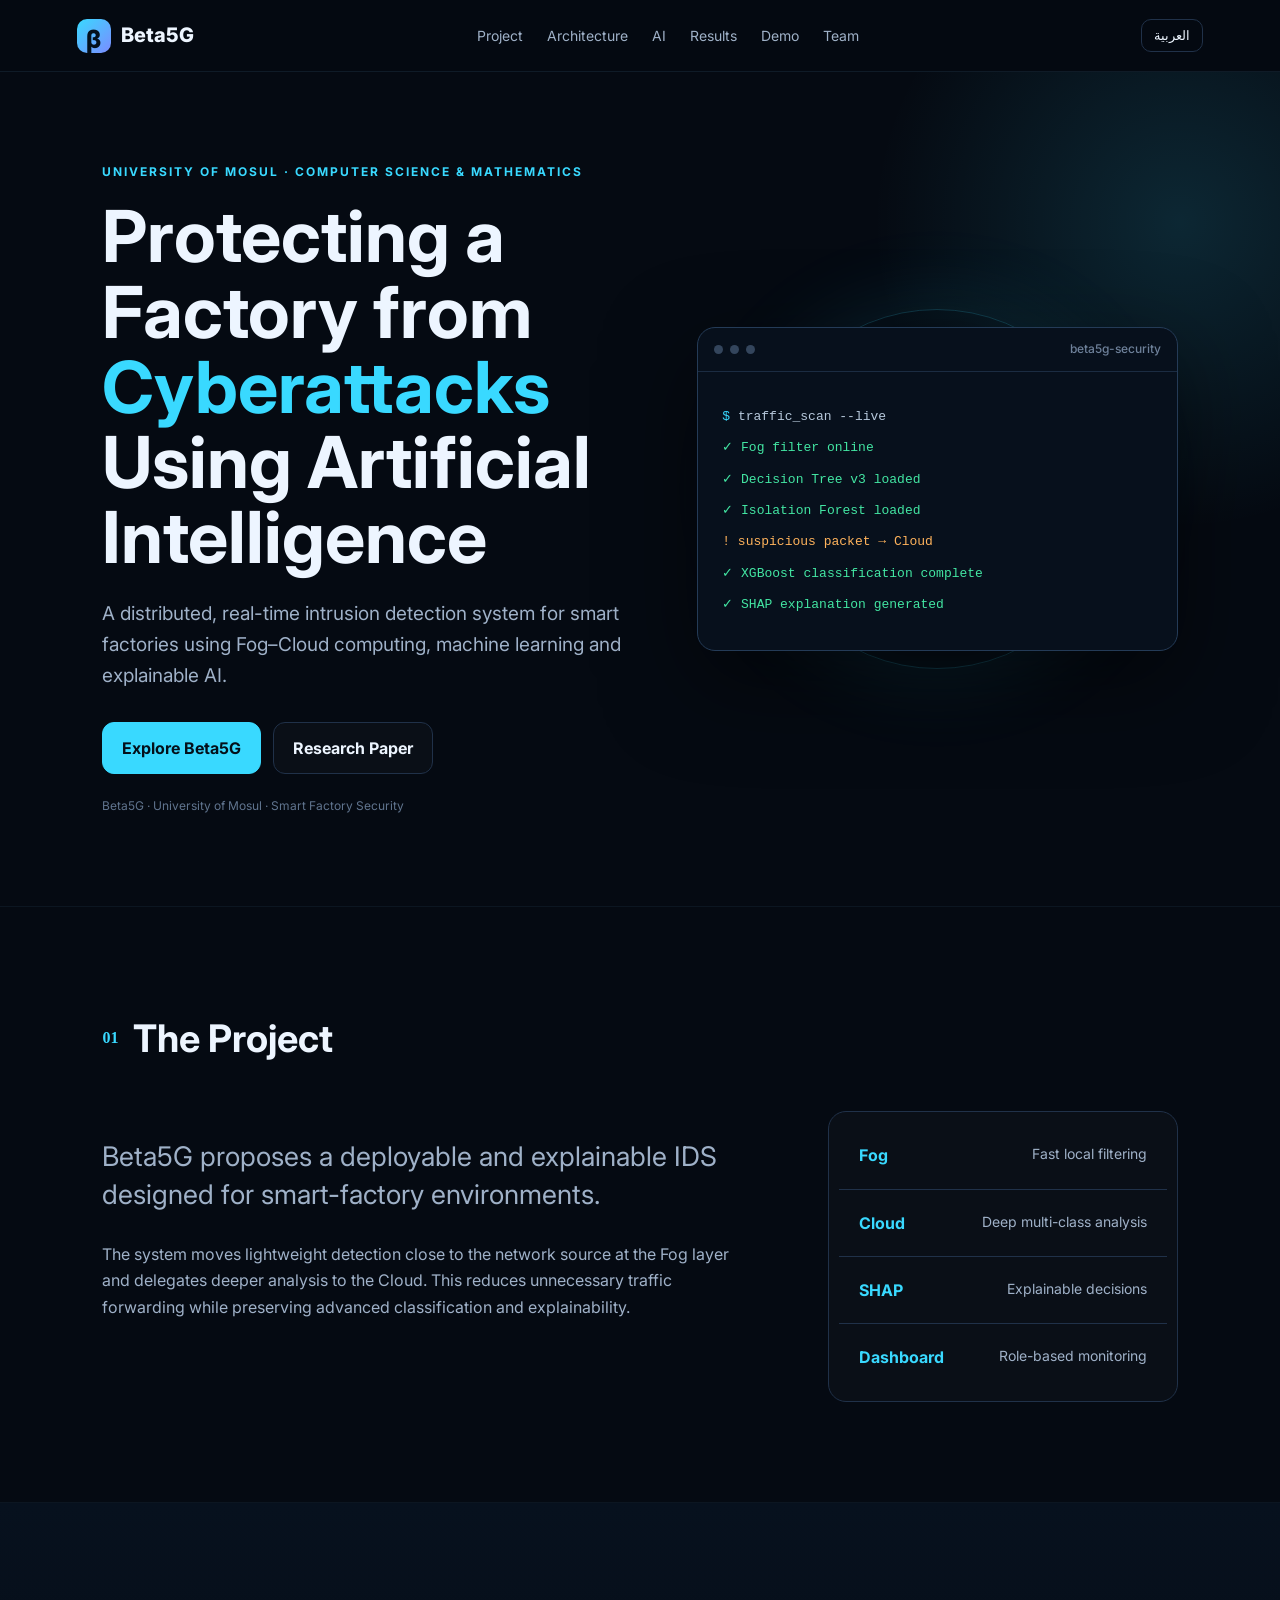
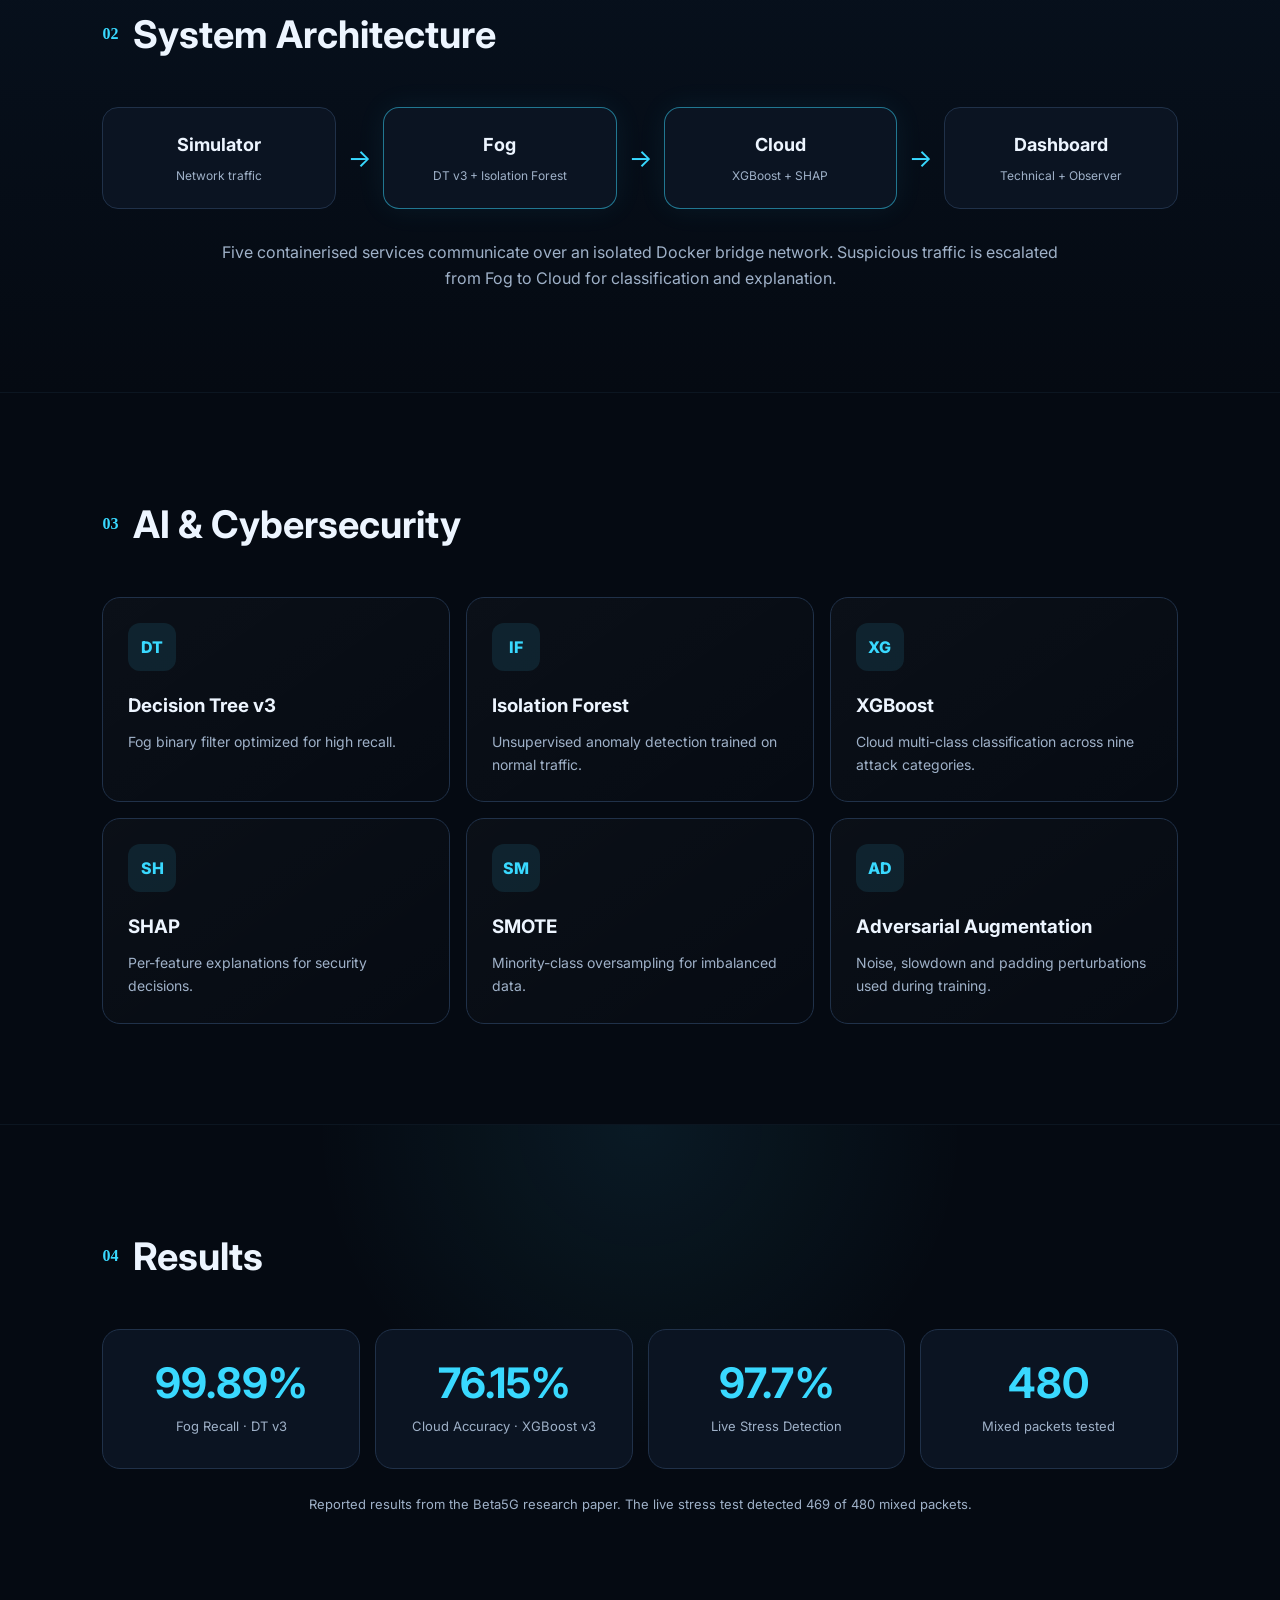
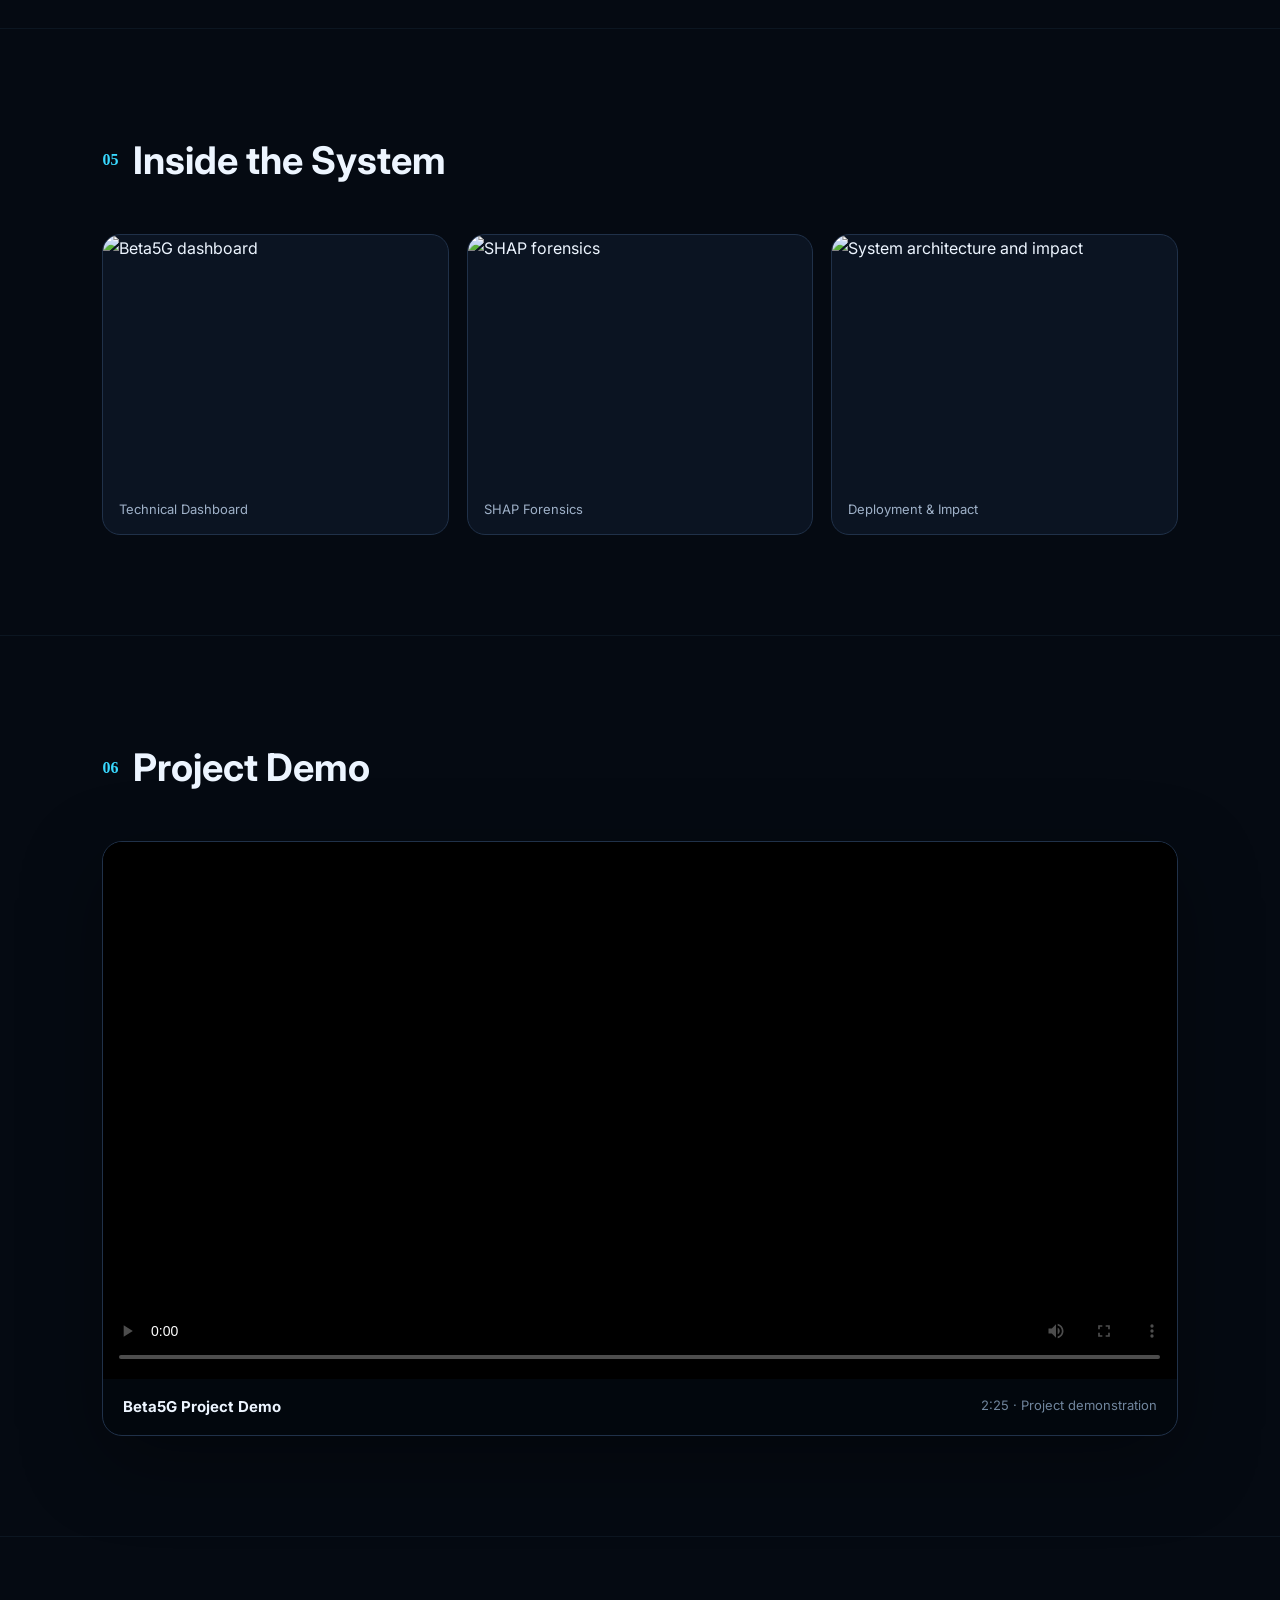
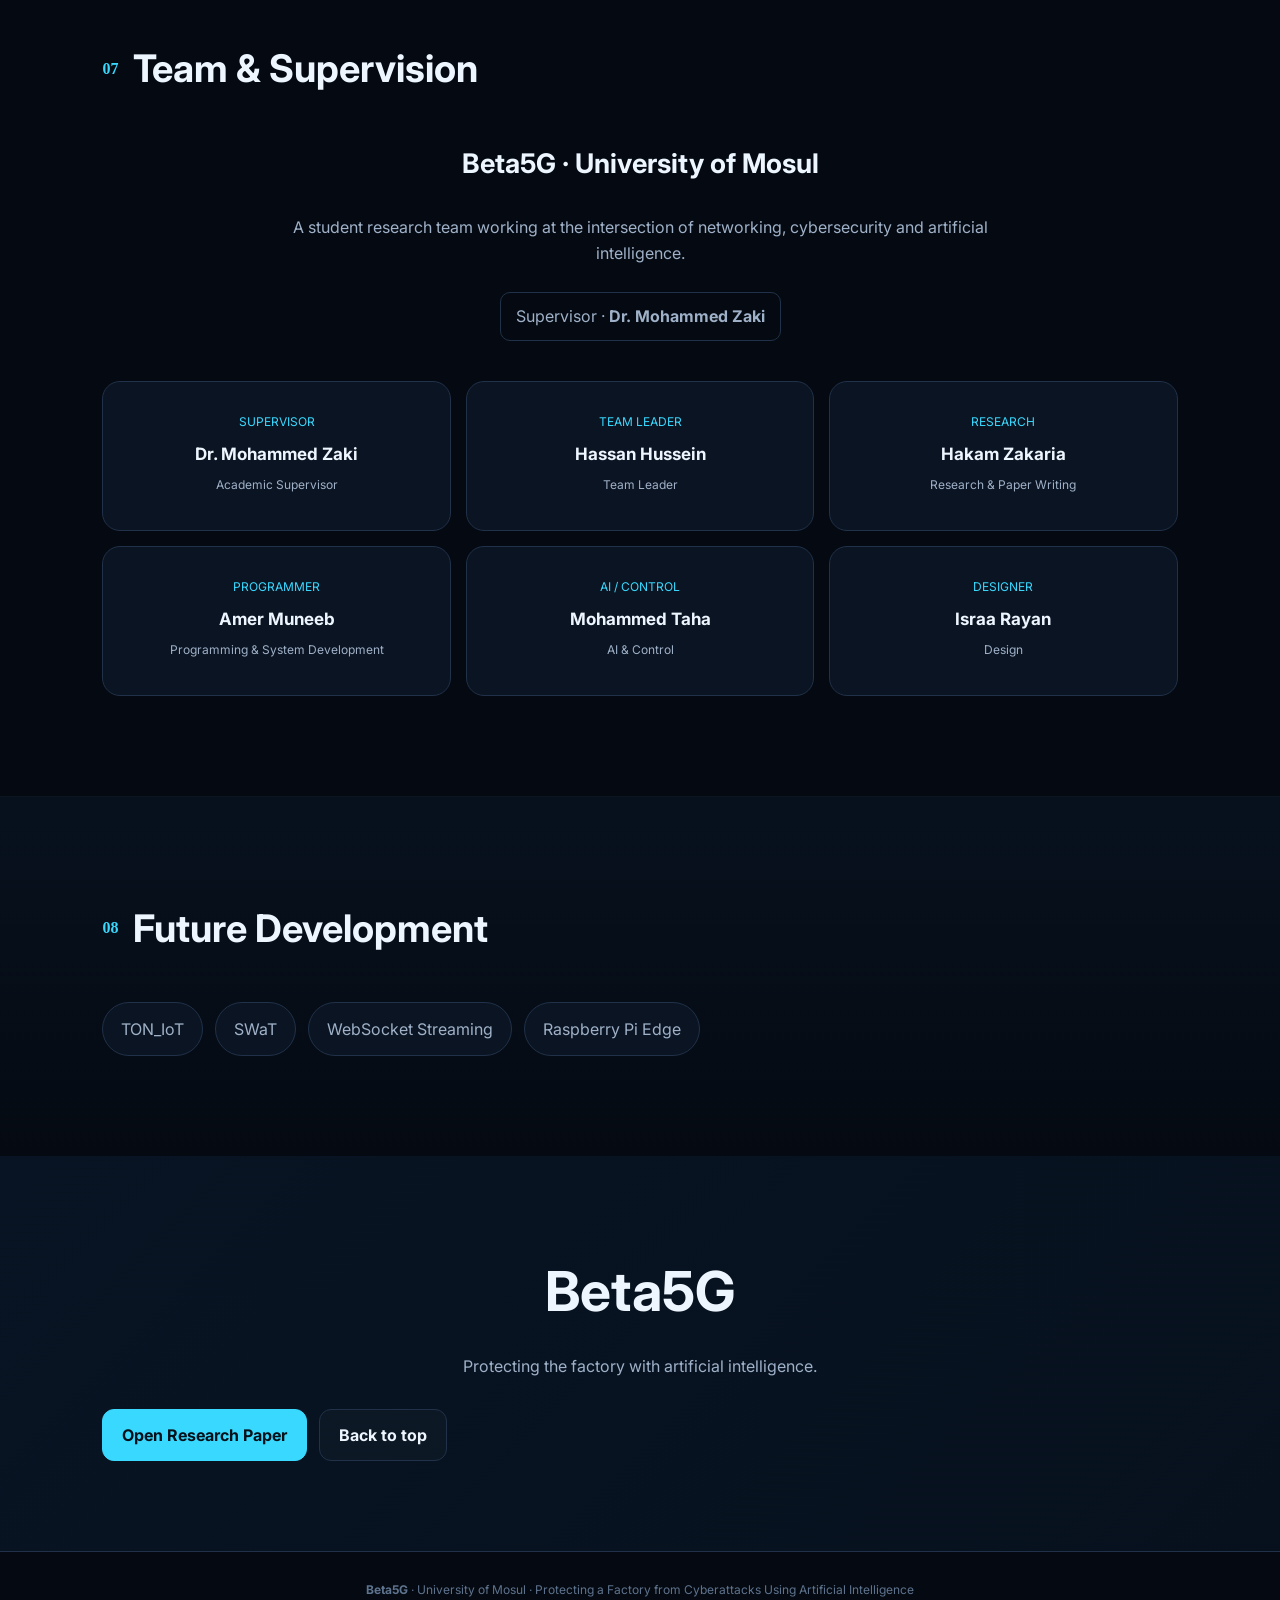
==== index.html @ 48a0b944 "Add files via upload" ====
<!doctype html>
<html lang="en" dir="ltr">
<head>
  <meta charset="utf-8">
  <meta name="viewport" content="width=device-width, initial-scale=1">
  <meta name="description" content="Beta5G — Protecting a Factory from Cyberattacks Using Artificial Intelligence. University of Mosul.">
  <meta name="theme-color" content="#07111f">
  <title>Beta5G | AI-Powered Factory Cybersecurity</title>
  <link rel="stylesheet" href="style.css">
</head>
<body>
<header class="nav">
  <div class="brand"><span class="brand-mark">β</span><span>Beta5G</span></div>
  <nav>
    <a href="#project" data-en="Project" data-ar="المشروع">Project</a>
    <a href="#architecture" data-en="Architecture" data-ar="المعمارية">Architecture</a>
    <a href="#ai" data-en="AI" data-ar="الذكاء الاصطناعي">AI</a>
    <a href="#results" data-en="Results" data-ar="النتائج">Results</a>
    <a href="#demo" data-en="Demo" data-ar="العرض">Demo</a>
    <a href="#team" data-en="Team" data-ar="الفريق">Team</a>
  </nav>
  <button id="langBtn" class="lang">العربية</button>
</header>

<main>
<section class="hero">
  <div class="hero-copy">
    <div class="eyebrow">UNIVERSITY OF MOSUL · COMPUTER SCIENCE & MATHEMATICS</div>
    <h1>Protecting a Factory from <span>Cyberattacks</span> Using Artificial Intelligence</h1>
    <p class="lead" data-en="A distributed, real-time intrusion detection system for smart factories using Fog–Cloud computing, machine learning and explainable AI."
       data-ar="نظام موزع وآني لكشف التسلل في المصانع الذكية باستخدام الحوسبة الضبابية والسحابية وتعلم الآلة والذكاء الاصطناعي القابل للتفسير.">
       A distributed, real-time intrusion detection system for smart factories using Fog–Cloud computing, machine learning and explainable AI.
    </p>
    <div class="hero-actions">
      <a class="btn primary" href="#project" data-en="Explore Beta5G" data-ar="استكشف Beta5G">Explore Beta5G</a>
      <a class="btn ghost" href="assets/Beta5G_Research_Paper.pdf" target="_blank" data-en="Research Paper" data-ar="الورقة البحثية">Research Paper</a>
    </div>
    <div class="trust">Beta5G · University of Mosul · Smart Factory Security</div>
  </div>
  <div class="hero-visual">
    <div class="orb"></div>
    <div class="terminal">
      <div class="term-head"><span></span><span></span><span></span><b>beta5g-security</b></div>
      <div class="term-body">
        <p><i>$</i> traffic_scan --live</p>
        <p class="ok">✓ Fog filter online</p>
        <p class="ok">✓ Decision Tree v3 loaded</p>
        <p class="ok">✓ Isolation Forest loaded</p>
        <p class="warn">! suspicious packet → Cloud</p>
        <p class="ok">✓ XGBoost classification complete</p>
        <p class="ok">✓ SHAP explanation generated</p>
      </div>
    </div>
  </div>
</section>

<section id="project" class="section">
  <div class="section-head">
    <span>01</span><h2 data-en="The Project" data-ar="المشروع">The Project</h2>
  </div>
  <div class="grid two">
    <div>
      <p class="big" data-en="Beta5G proposes a deployable and explainable IDS designed for smart-factory environments."
         data-ar="يقترح Beta5G نظام كشف تسلل قابلًا للنشر وقابلًا للتفسير، مصممًا لبيئات المصانع الذكية.">
        Beta5G proposes a deployable and explainable IDS designed for smart-factory environments.
      </p>
      <p data-en="The system moves lightweight detection close to the network source at the Fog layer and delegates deeper analysis to the Cloud. This reduces unnecessary traffic forwarding while preserving advanced classification and explainability."
         data-ar="ينقل النظام عملية الكشف الخفيفة إلى طبقة الـFog القريبة من مصدر الشبكة، ويُحيل التحليل المتقدم إلى طبقة الـCloud، مما يقلل نقل البيانات غير الضروري مع الحفاظ على التصنيف المتقدم وقابلية تفسير القرار.">
        The system moves lightweight detection close to the network source at the Fog layer and delegates deeper analysis to the Cloud. This reduces unnecessary traffic forwarding while preserving advanced classification and explainability.
      </p>
    </div>
    <div class="feature-card">
      <div class="feature"><b>Fog</b><span>Fast local filtering</span></div>
      <div class="feature"><b>Cloud</b><span>Deep multi-class analysis</span></div>
      <div class="feature"><b>SHAP</b><span>Explainable decisions</span></div>
      <div class="feature"><b>Dashboard</b><span>Role-based monitoring</span></div>
    </div>
  </div>
</section>

<section id="architecture" class="section dark-section">
  <div class="section-head"><span>02</span><h2 data-en="System Architecture" data-ar="معمارية النظام">System Architecture</h2></div>
  <div class="flow">
    <div class="node"><strong>Simulator</strong><small>Network traffic</small></div>
    <div class="arrow">→</div>
    <div class="node active"><strong>Fog</strong><small>DT v3 + Isolation Forest</small></div>
    <div class="arrow">→</div>
    <div class="node active"><strong>Cloud</strong><small>XGBoost + SHAP</small></div>
    <div class="arrow">→</div>
    <div class="node"><strong>Dashboard</strong><small>Technical + Observer</small></div>
  </div>
  <div class="architecture-note" data-en="Five containerised services communicate over an isolated Docker bridge network. Suspicious traffic is escalated from Fog to Cloud for classification and explanation."
       data-ar="تعمل الخدمات ضمن حاويات Docker وتتواصل عبر شبكة معزولة. تُحال الحركة المشبوهة من الـFog إلى الـCloud للتصنيف والتفسير.">
    Five containerised services communicate over an isolated Docker bridge network. Suspicious traffic is escalated from Fog to Cloud for classification and explanation.
  </div>
</section>

<section id="ai" class="section">
  <div class="section-head"><span>03</span><h2 data-en="AI & Cybersecurity" data-ar="الذكاء الاصطناعي والأمن السيبراني">AI & Cybersecurity</h2></div>
  <div class="cards">
    <article><div class="icon">DT</div><h3>Decision Tree v3</h3><p>Fog binary filter optimized for high recall.</p></article>
    <article><div class="icon">IF</div><h3>Isolation Forest</h3><p>Unsupervised anomaly detection trained on normal traffic.</p></article>
    <article><div class="icon">XG</div><h3>XGBoost</h3><p>Cloud multi-class classification across nine attack categories.</p></article>
    <article><div class="icon">SH</div><h3>SHAP</h3><p>Per-feature explanations for security decisions.</p></article>
    <article><div class="icon">SM</div><h3>SMOTE</h3><p>Minority-class oversampling for imbalanced data.</p></article>
    <article><div class="icon">AD</div><h3>Adversarial Augmentation</h3><p>Noise, slowdown and padding perturbations used during training.</p></article>
  </div>
</section>

<section id="results" class="section metrics-section">
  <div class="section-head"><span>04</span><h2 data-en="Results" data-ar="النتائج">Results</h2></div>
  <div class="metrics">
    <div class="metric"><strong>99.89%</strong><span>Fog Recall · DT v3</span></div>
    <div class="metric"><strong>76.15%</strong><span>Cloud Accuracy · XGBoost v3</span></div>
    <div class="metric"><strong>97.7%</strong><span>Live Stress Detection</span></div>
    <div class="metric"><strong>480</strong><span>Mixed packets tested</span></div>
  </div>
  <p class="source-note" data-en="Reported results from the Beta5G research paper. The live stress test detected 469 of 480 mixed packets."
     data-ar="النتائج أعلاه مأخوذة من الورقة البحثية لـBeta5G. في اختبار الضغط الحي تم اكتشاف 469 حزمة من أصل 480.">
    Reported results from the Beta5G research paper. The live stress test detected 469 of 480 mixed packets.
  </p>
</section>

<section class="section gallery">
  <div class="section-head"><span>05</span><h2 data-en="Inside the System" data-ar="من داخل النظام">Inside the System</h2></div>
  <div class="gallery-grid">
    <figure><img src="assets/dashboard-overview.png" alt="Beta5G dashboard"><figcaption>Technical Dashboard</figcaption></figure>
    <figure><img src="assets/shap-forensics.png" alt="SHAP forensics"><figcaption>SHAP Forensics</figcaption></figure>
    <figure><img src="assets/architecture-and-impact.png" alt="System architecture and impact"><figcaption>Deployment & Impact</figcaption></figure>
  </div>
</section>

<section id="demo" class="section demo">
  <div class="section-head"><span>06</span><h2 data-en="Project Demo" data-ar="عرض المشروع">Project Demo</h2></div>
  <div class="video-wrap">
    <video controls preload="metadata" poster="assets/dashboard-overview.png">
      <source src="assets/beta5g-demo.mp4" type="video/mp4">
      Your browser does not support HTML5 video.
    </video>
    <div class="video-caption">
      <strong data-en="Beta5G Project Demo" data-ar="العرض الرسمي لمشروع Beta5G">Beta5G Project Demo</strong>
      <span data-en="2:25 · Project demonstration" data-ar="2:25 · عرض توضيحي للمشروع">2:25 · Project demonstration</span>
    </div>
  </div>
</section>

<section id="team" class="section">
  <div class="section-head"><span>07</span><h2 data-en="Team & Supervision" data-ar="الفريق والإشراف">Team & Supervision</h2></div>
  <div class="team-intro">
    <h3>Beta5G · University of Mosul</h3>
    <p data-en="A student research team working at the intersection of networking, cybersecurity and artificial intelligence."
       data-ar="فريق بحثي طلابي يعمل عند تقاطع الشبكات والأمن السيبراني والذكاء الاصطناعي.">
      A student research team working at the intersection of networking, cybersecurity and artificial intelligence.
    </p>
    <div class="supervisor">Supervisor · <b>Dr. Mohammed Zaki</b></div>
  </div>
  <div class="team-grid">
    <div class="person"><span>SUPERVISOR</span><b>Dr. Mohammed Zaki</b><small data-en="Academic Supervisor" data-ar="المشرف الأكاديمي">Academic Supervisor</small></div>
    <div class="person"><span>TEAM LEADER</span><b>Hassan Hussein</b><small data-en="Team Leader" data-ar="قائد الفريق">Team Leader</small></div>
    <div class="person"><span>RESEARCH</span><b>Hakam Zakaria</b><small data-en="Research & Paper Writing" data-ar="البحث العلمي وكتابة الورقة البحثية">Research & Paper Writing</small></div>
    <div class="person"><span>PROGRAMMER</span><b>Amer Muneeb</b><small data-en="Programming & System Development" data-ar="البرمجة وتطوير النظام">Programming & System Development</small></div>
    <div class="person"><span>AI / CONTROL</span><b>Mohammed Taha</b><small data-en="AI & Control" data-ar="الذكاء الاصطناعي والتحكم">AI & Control</small></div>
    <div class="person"><span>DESIGNER</span><b>Israa Rayan</b><small data-en="Design" data-ar="التصميم">Design</small></div>
  </div>
</section>

<section class="section future dark-section">
  <div class="section-head"><span>08</span><h2 data-en="Future Development" data-ar="التطوير المستقبلي">Future Development</h2></div>
  <div class="future-list">
    <span>TON_IoT</span><span>SWaT</span><span>WebSocket Streaming</span><span>Raspberry Pi Edge</span>
  </div>
</section>

<section class="cta">
  <h2>Beta5G</h2>
  <p data-en="Protecting the factory with artificial intelligence." data-ar="نحمي المصنع بالذكاء الاصطناعي.">Protecting the factory with artificial intelligence.</p>
  <div class="hero-actions">
    <a class="btn primary" href="assets/Beta5G_Research_Paper.pdf" target="_blank" data-en="Open Research Paper" data-ar="فتح الورقة البحثية">Open Research Paper</a>
    <a class="btn ghost" href="#top" data-en="Back to top" data-ar="العودة للأعلى">Back to top</a>
  </div>
</section>
</main>

<footer>
  <b>Beta5G</b> · University of Mosul · Protecting a Factory from Cyberattacks Using Artificial Intelligence
</footer>
<script src="script.js"></script>
</body>
</html>
---- style.css ----
@import url('https://fonts.googleapis.com/css2?family=IBM+Plex+Sans+Arabic:wght@400;500;600;700&family=Inter:wght@400;500;600;700;800&display=swap');
:root{--bg:#050a12;--panel:#0b1422;--panel2:#0f1b2b;--line:#203149;--text:#edf5ff;--muted:#9fb1c8;--cyan:#39d9ff;--cyan2:#75f0ff;--green:#43e6a3;--orange:#ffb35c}
*{box-sizing:border-box}html{scroll-behavior:smooth}body{margin:0;background:var(--bg);color:var(--text);font-family:Inter,"IBM Plex Sans Arabic",sans-serif;line-height:1.65}a{text-decoration:none;color:inherit}.nav{position:sticky;top:0;z-index:20;height:72px;padding:0 6vw;display:flex;align-items:center;justify-content:space-between;background:rgba(5,10,18,.82);backdrop-filter:blur(18px);border-bottom:1px solid rgba(80,130,170,.15)}.brand{display:flex;align-items:center;gap:10px;font-weight:800;font-size:20px}.brand-mark{display:grid;place-items:center;width:34px;height:34px;border-radius:10px;background:linear-gradient(135deg,var(--cyan),#7b8cff);color:#03101b;font-size:25px}.nav nav{display:flex;gap:24px;color:var(--muted);font-size:14px}.nav nav a:hover{color:var(--cyan)}.lang{border:1px solid var(--line);background:transparent;color:var(--text);border-radius:10px;padding:8px 12px;cursor:pointer}.hero{min-height:calc(100vh - 72px);display:grid;grid-template-columns:1.05fr .95fr;gap:5vw;align-items:center;padding:7vw 8vw;position:relative;overflow:hidden}.hero:before{content:"";position:absolute;width:700px;height:700px;border-radius:50%;background:radial-gradient(circle,rgba(57,217,255,.14),transparent 62%);right:-250px;top:-200px}.eyebrow{font-size:12px;letter-spacing:2px;color:var(--cyan);font-weight:700}.hero h1{font-size:clamp(42px,5.6vw,78px);line-height:1.05;margin:18px 0 22px;max-width:900px}.hero h1 span{color:var(--cyan)}.lead{font-size:19px;color:var(--muted);max-width:720px}.hero-actions{display:flex;gap:12px;flex-wrap:wrap;margin-top:30px}.btn{padding:12px 19px;border-radius:12px;font-weight:700;border:1px solid var(--line)}.btn.primary{background:var(--cyan);color:#04101a;border-color:var(--cyan)}.btn.ghost{background:rgba(255,255,255,.02)}.trust{margin-top:22px;color:#60748e;font-size:12px}.hero-visual{min-height:440px;display:grid;place-items:center;position:relative}.orb{position:absolute;width:360px;height:360px;border-radius:50%;border:1px solid rgba(57,217,255,.22);box-shadow:0 0 90px rgba(57,217,255,.13),inset 0 0 90px rgba(57,217,255,.06)}.terminal{width:min(560px,100%);background:#07101c;border:1px solid #243b57;border-radius:18px;box-shadow:0 30px 90px rgba(0,0,0,.5);position:relative;z-index:2}.term-head{height:44px;display:flex;align-items:center;gap:7px;padding:0 16px;border-bottom:1px solid #1b2c42;color:#6e819a;font-size:12px}.term-head span{width:9px;height:9px;border-radius:50%;background:#33455c}.term-head b{margin-left:auto;font-weight:500}.term-body{padding:24px;font-family:ui-monospace,SFMono-Regular,Menlo,monospace;font-size:13px;color:#b7c9dc}.term-body p{margin:10px 0}.term-body i{color:var(--cyan);font-style:normal}.term-body .ok{color:var(--green)}.term-body .warn{color:var(--orange)}.section{padding:100px 8vw;border-top:1px solid rgba(80,130,170,.1)}.dark-section{background:linear-gradient(180deg,#07111e,#050a12)}.section-head{display:flex;align-items:center;gap:15px;margin-bottom:42px}.section-head span{color:var(--cyan);font-family:ui-monospace;font-weight:700}.section h2{font-size:38px;margin:0}.grid.two{display:grid;grid-template-columns:1.3fr .7fr;gap:6vw}.big{font-size:27px;line-height:1.4}.section p{color:var(--muted)}.feature-card{border:1px solid var(--line);border-radius:18px;padding:10px;background:rgba(255,255,255,.02)}.feature{display:flex;justify-content:space-between;gap:15px;padding:20px;border-bottom:1px solid var(--line)}.feature:last-child{border-bottom:0}.feature b{color:var(--cyan)}.feature span{color:var(--muted);font-size:14px}.flow{display:grid;grid-template-columns:1fr auto 1fr auto 1fr auto 1fr;align-items:center;gap:12px}.node{border:1px solid var(--line);background:var(--panel);border-radius:16px;padding:22px;text-align:center}.node.active{border-color:rgba(57,217,255,.5);box-shadow:0 0 30px rgba(57,217,255,.07)}.node strong{display:block;font-size:18px}.node small{color:var(--muted);display:block;margin-top:6px;font-size:12px}.arrow{color:var(--cyan);font-size:25px}.architecture-note{max-width:850px;margin:30px auto 0;text-align:center;color:var(--muted)}.cards{display:grid;grid-template-columns:repeat(3,1fr);gap:16px}.cards article{border:1px solid var(--line);border-radius:18px;padding:25px;background:linear-gradient(145deg,rgba(255,255,255,.025),rgba(255,255,255,.005))}.icon{display:grid;place-items:center;width:48px;height:48px;border-radius:12px;background:rgba(57,217,255,.1);color:var(--cyan);font-weight:800;margin-bottom:20px}.cards h3{margin:0 0 8px}.cards p{font-size:14px;margin:0}.metrics-section{background:radial-gradient(circle at 50% 0,rgba(57,217,255,.08),transparent 40%)}.metrics{display:grid;grid-template-columns:repeat(4,1fr);gap:15px}.metric{padding:30px;border:1px solid var(--line);border-radius:18px;background:var(--panel);text-align:center}.metric strong{display:block;font-size:42px;color:var(--cyan);line-height:1.1}.metric span{display:block;color:var(--muted);font-size:13px;margin-top:10px}.source-note{text-align:center;margin-top:25px;font-size:13px}.gallery-grid{display:grid;grid-template-columns:repeat(3,1fr);gap:18px}.gallery figure{margin:0;border:1px solid var(--line);border-radius:18px;overflow:hidden;background:var(--panel)}.gallery img{width:100%;height:250px;object-fit:cover;display:block}.gallery figcaption{padding:14px 16px;font-size:13px;color:var(--muted)}.video-placeholder{min-height:350px;border:1px dashed #36516d;border-radius:20px;display:grid;place-items:center;text-align:center;padding:40px;background:radial-gradient(circle,rgba(57,217,255,.06),transparent 60%)}.play{width:70px;height:70px;border-radius:50%;display:grid;place-items:center;background:var(--cyan);color:#03101b;font-size:23px;margin:auto}.video-placeholder h3{font-size:25px;margin:15px 0 4px}.video-placeholder p{max-width:600px;margin:auto}.team-intro{text-align:center;max-width:700px;margin:0 auto 40px}.team-intro h3{font-size:27px}.supervisor{display:inline-block;margin-top:10px;padding:10px 15px;border:1px solid var(--line);border-radius:10px;color:var(--muted)}.team-grid{display:grid;grid-template-columns:repeat(4,1fr);gap:15px}.person{border:1px solid var(--line);border-radius:18px;padding:30px;text-align:center;min-height:150px;background:var(--panel)}.person span{display:block;color:var(--cyan);font-size:12px;margin-bottom:8px}.person b{font-size:17px}.future-list{display:flex;gap:12px;flex-wrap:wrap}.future-list span{padding:13px 18px;border:1px solid var(--line);border-radius:999px;background:var(--panel);color:var(--muted)}.cta{text-align:center;padding:90px 8vw;background:linear-gradient(135deg,#081423,#07111e)}.cta h2{font-size:55px;margin:0}.cta p{color:var(--muted)}footer{padding:28px 8vw;color:#5e738e;text-align:center;border-top:1px solid var(--line);font-size:12px}body[dir="rtl"]{font-family:"IBM Plex Sans Arabic",Inter,sans-serif}.rtl .nav nav{flex-direction:row-reverse}@media(max-width:900px){.nav nav{display:none}.hero,.grid.two{grid-template-columns:1fr}.hero{padding-top:60px}.hero-visual{min-height:360px}.flow{grid-template-columns:1fr}.arrow{transform:rotate(90deg);text-align:center}.cards{grid-template-columns:1fr 1fr}.metrics{grid-template-columns:1fr 1fr}.gallery-grid,.team-grid{grid-template-columns:1fr 1fr}}@media(max-width:560px){.section{padding:75px 6vw}.hero{padding:55px 6vw}.cards,.metrics,.gallery-grid,.team-grid{grid-template-columns:1fr}.hero h1{font-size:43px}.metric strong{font-size:35px}.terminal{font-size:11px}.gallery img{height:220px}}

.video-wrap{border:1px solid var(--line);border-radius:20px;overflow:hidden;background:#02070d;box-shadow:0 25px 80px rgba(0,0,0,.35)}
.video-wrap video{display:block;width:100%;max-height:680px;background:#000}
.video-caption{display:flex;justify-content:space-between;gap:20px;padding:16px 20px;color:var(--muted);font-size:13px}
.video-caption strong{color:var(--text);font-size:15px}
.video-caption span{color:#70859d}
.person small{display:block;color:var(--muted);margin-top:7px;font-size:12px}
.team-grid{grid-template-columns:repeat(3,1fr)}
@media(max-width:900px){.team-grid{grid-template-columns:1fr 1fr}}
@media(max-width:560px){.team-grid{grid-template-columns:1fr}.video-caption{flex-direction:column;gap:4px}}
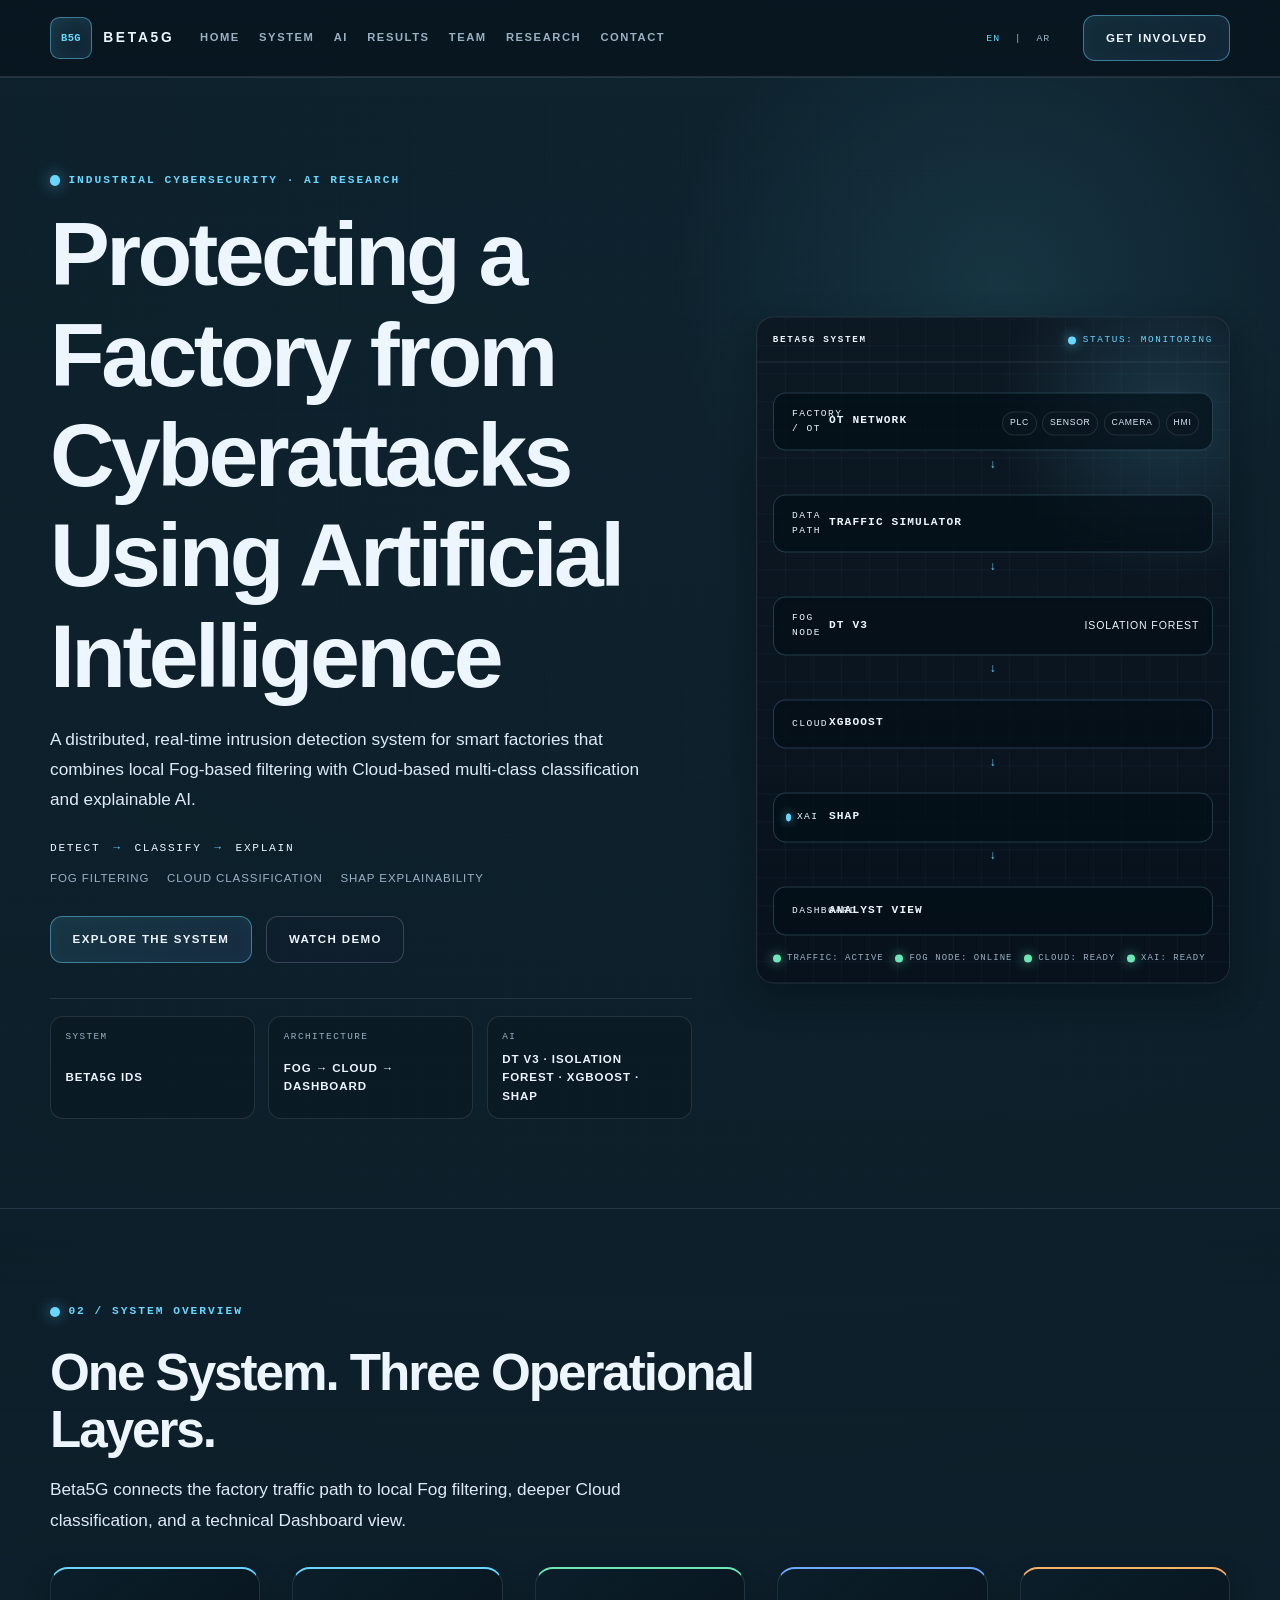
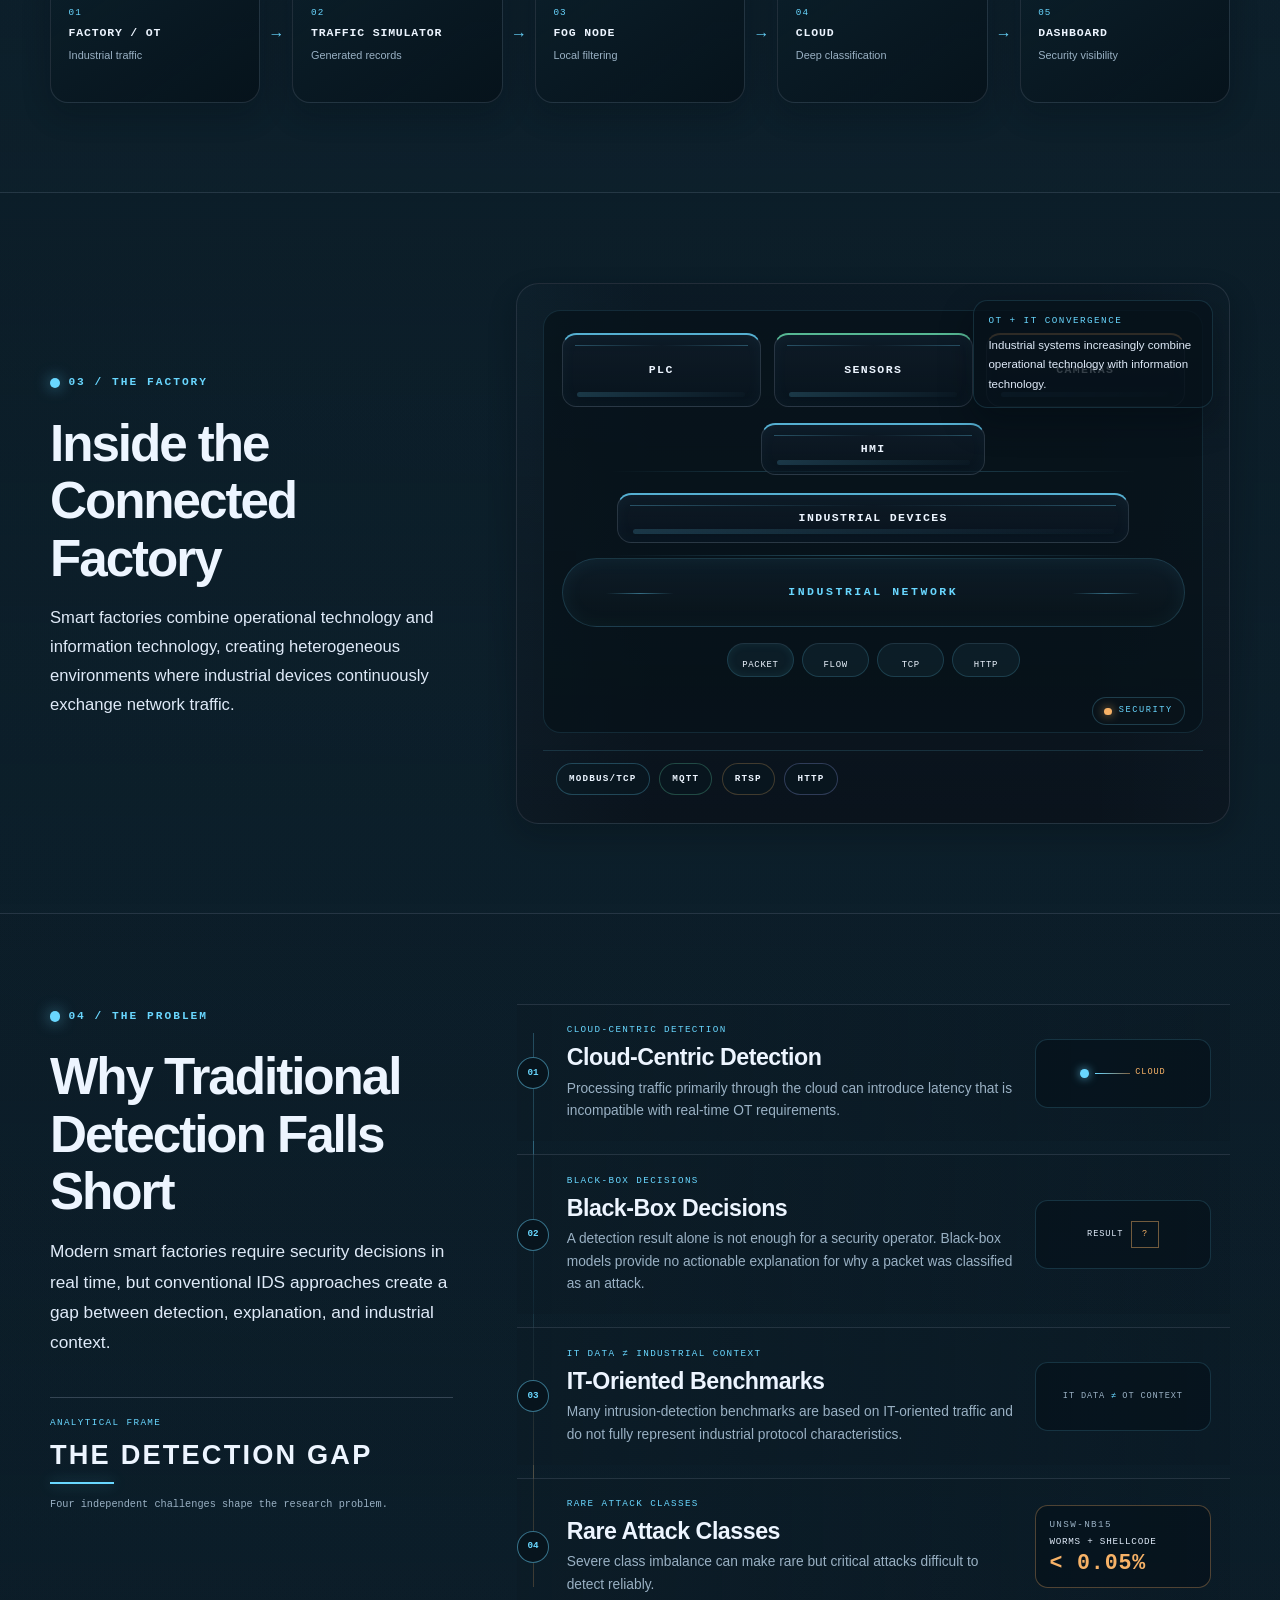
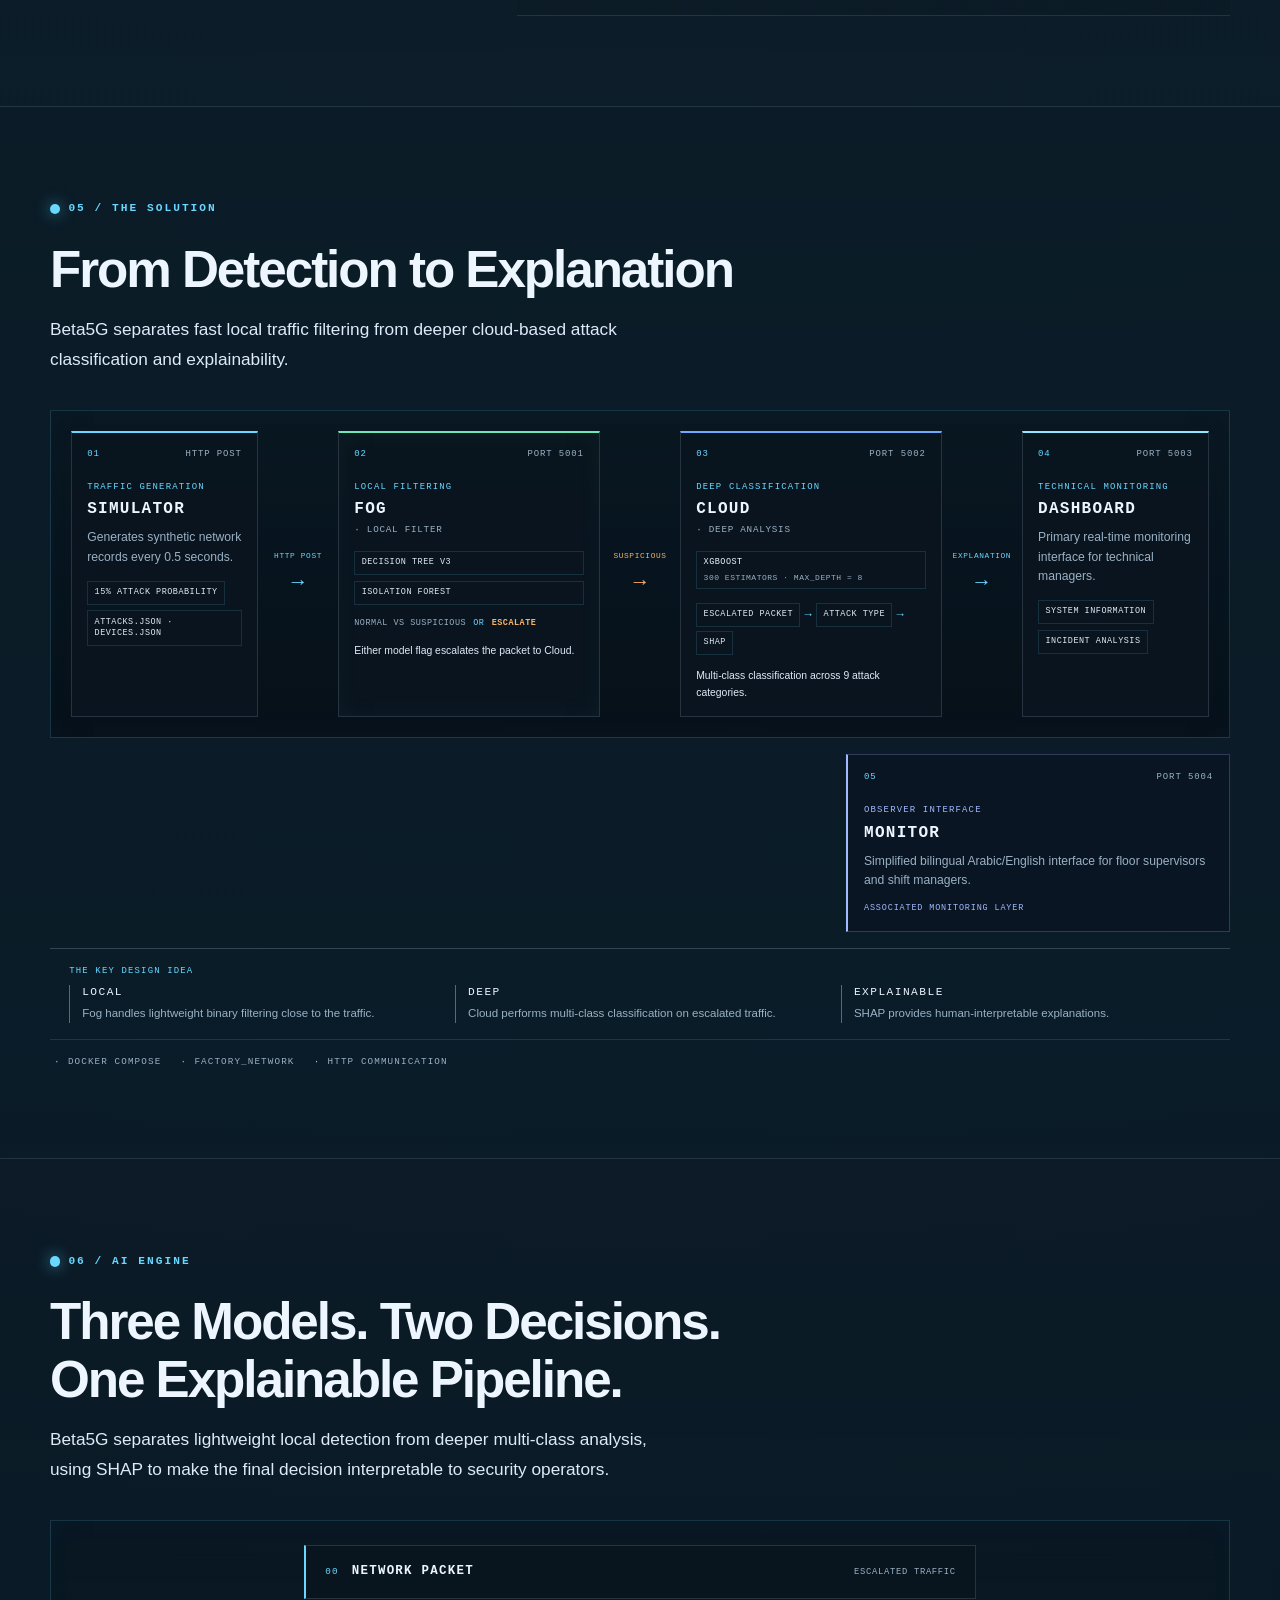
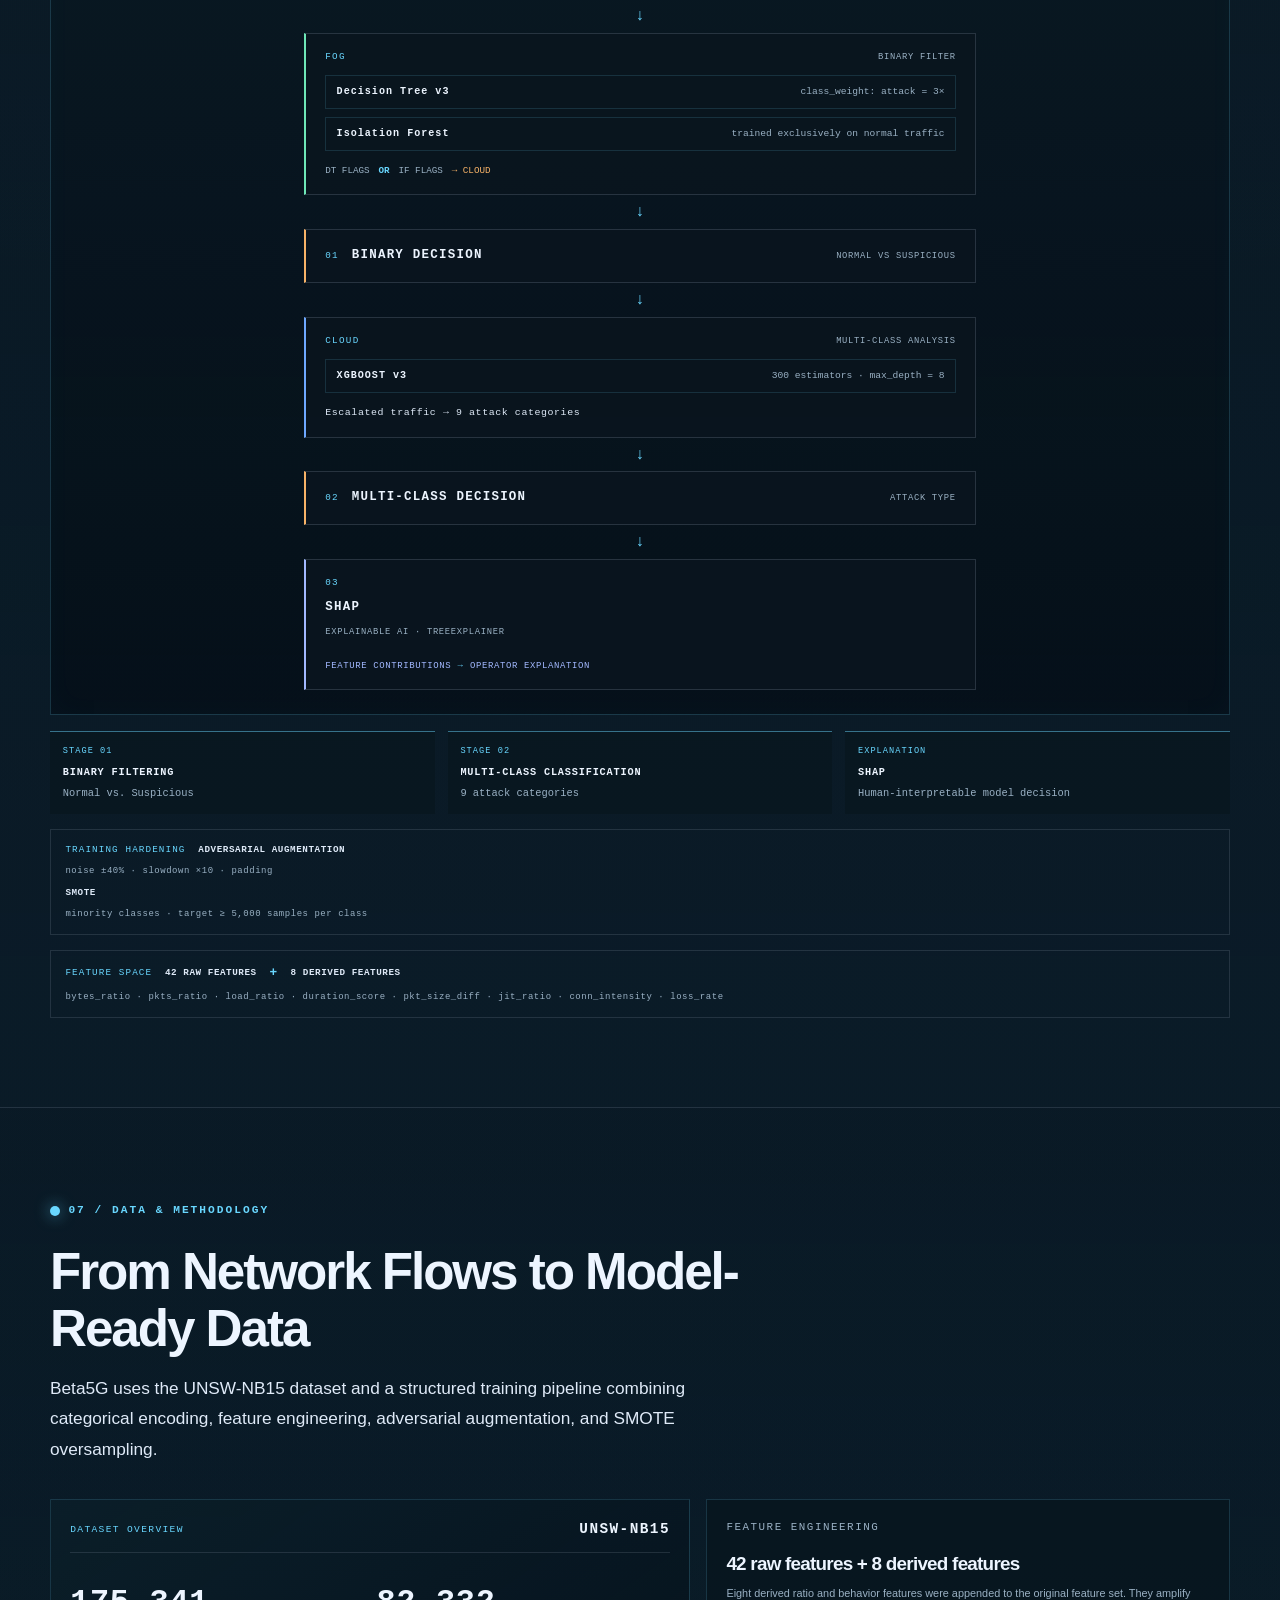
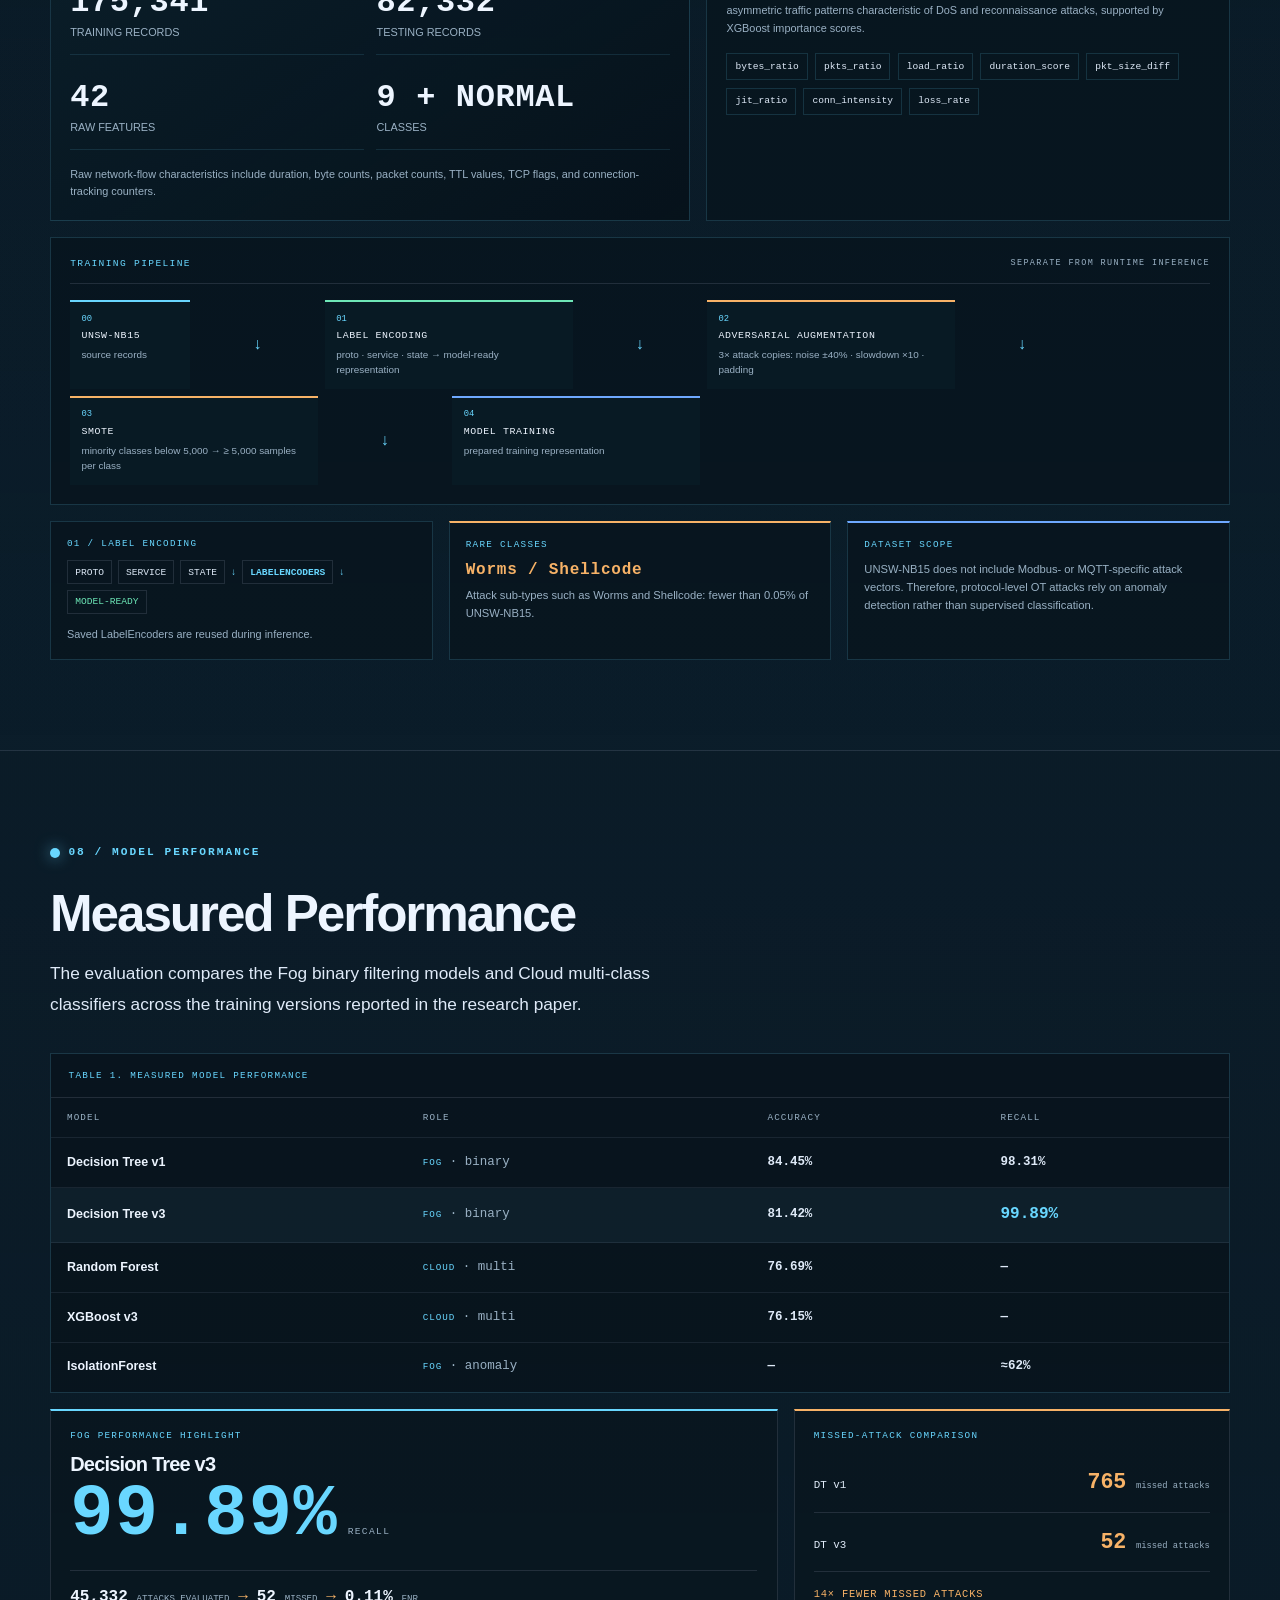
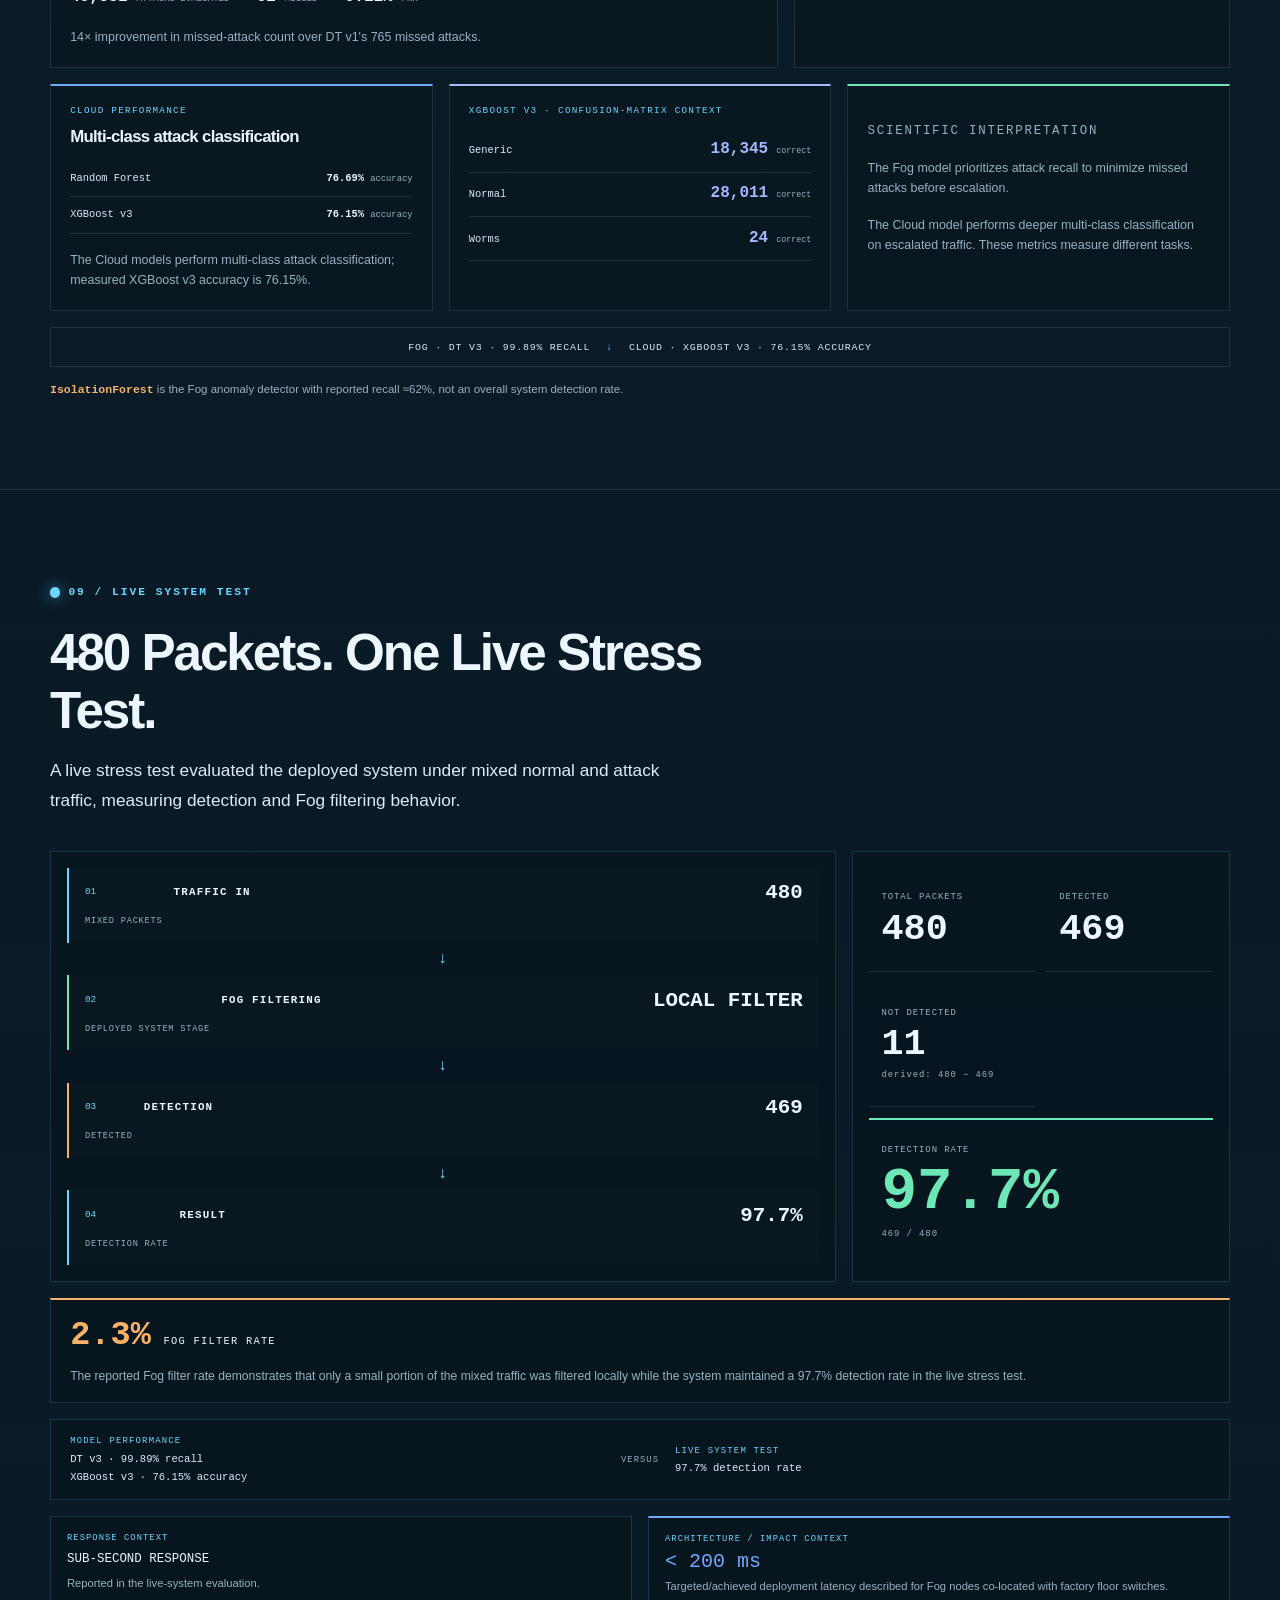
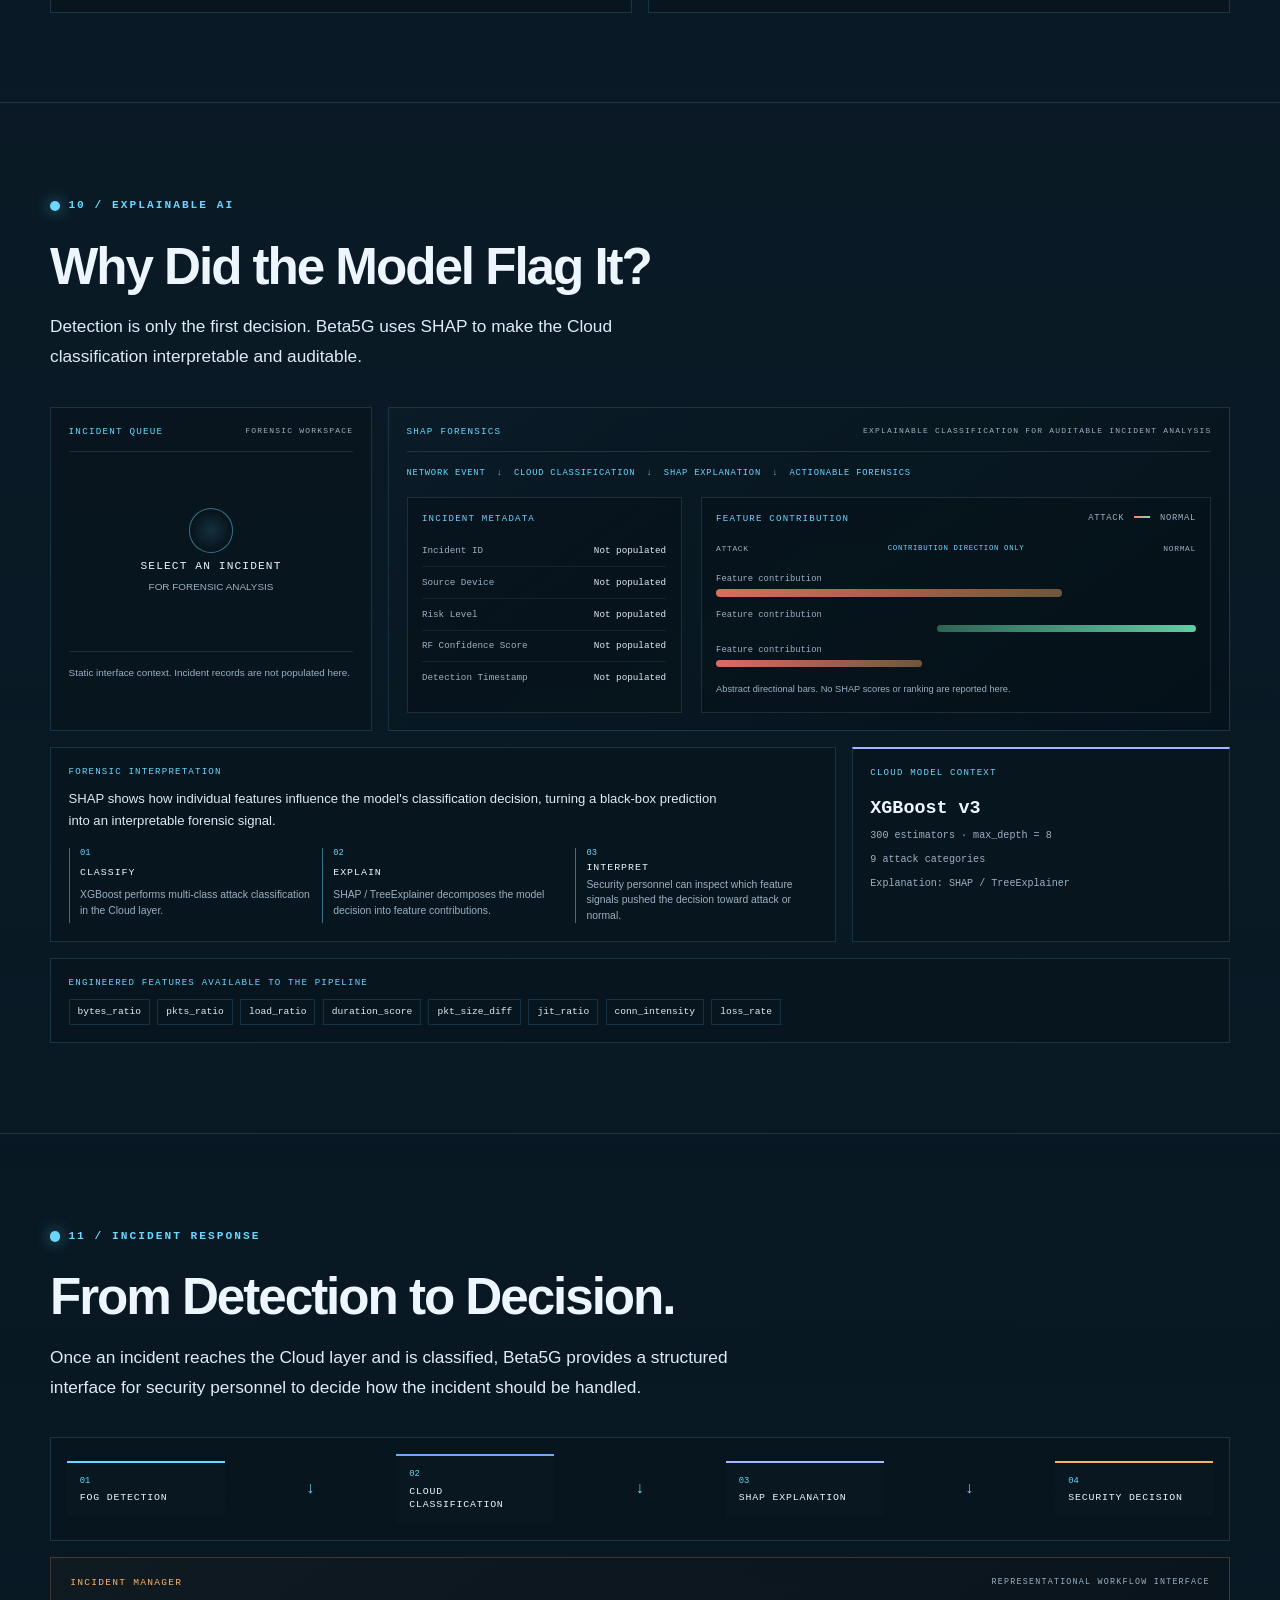
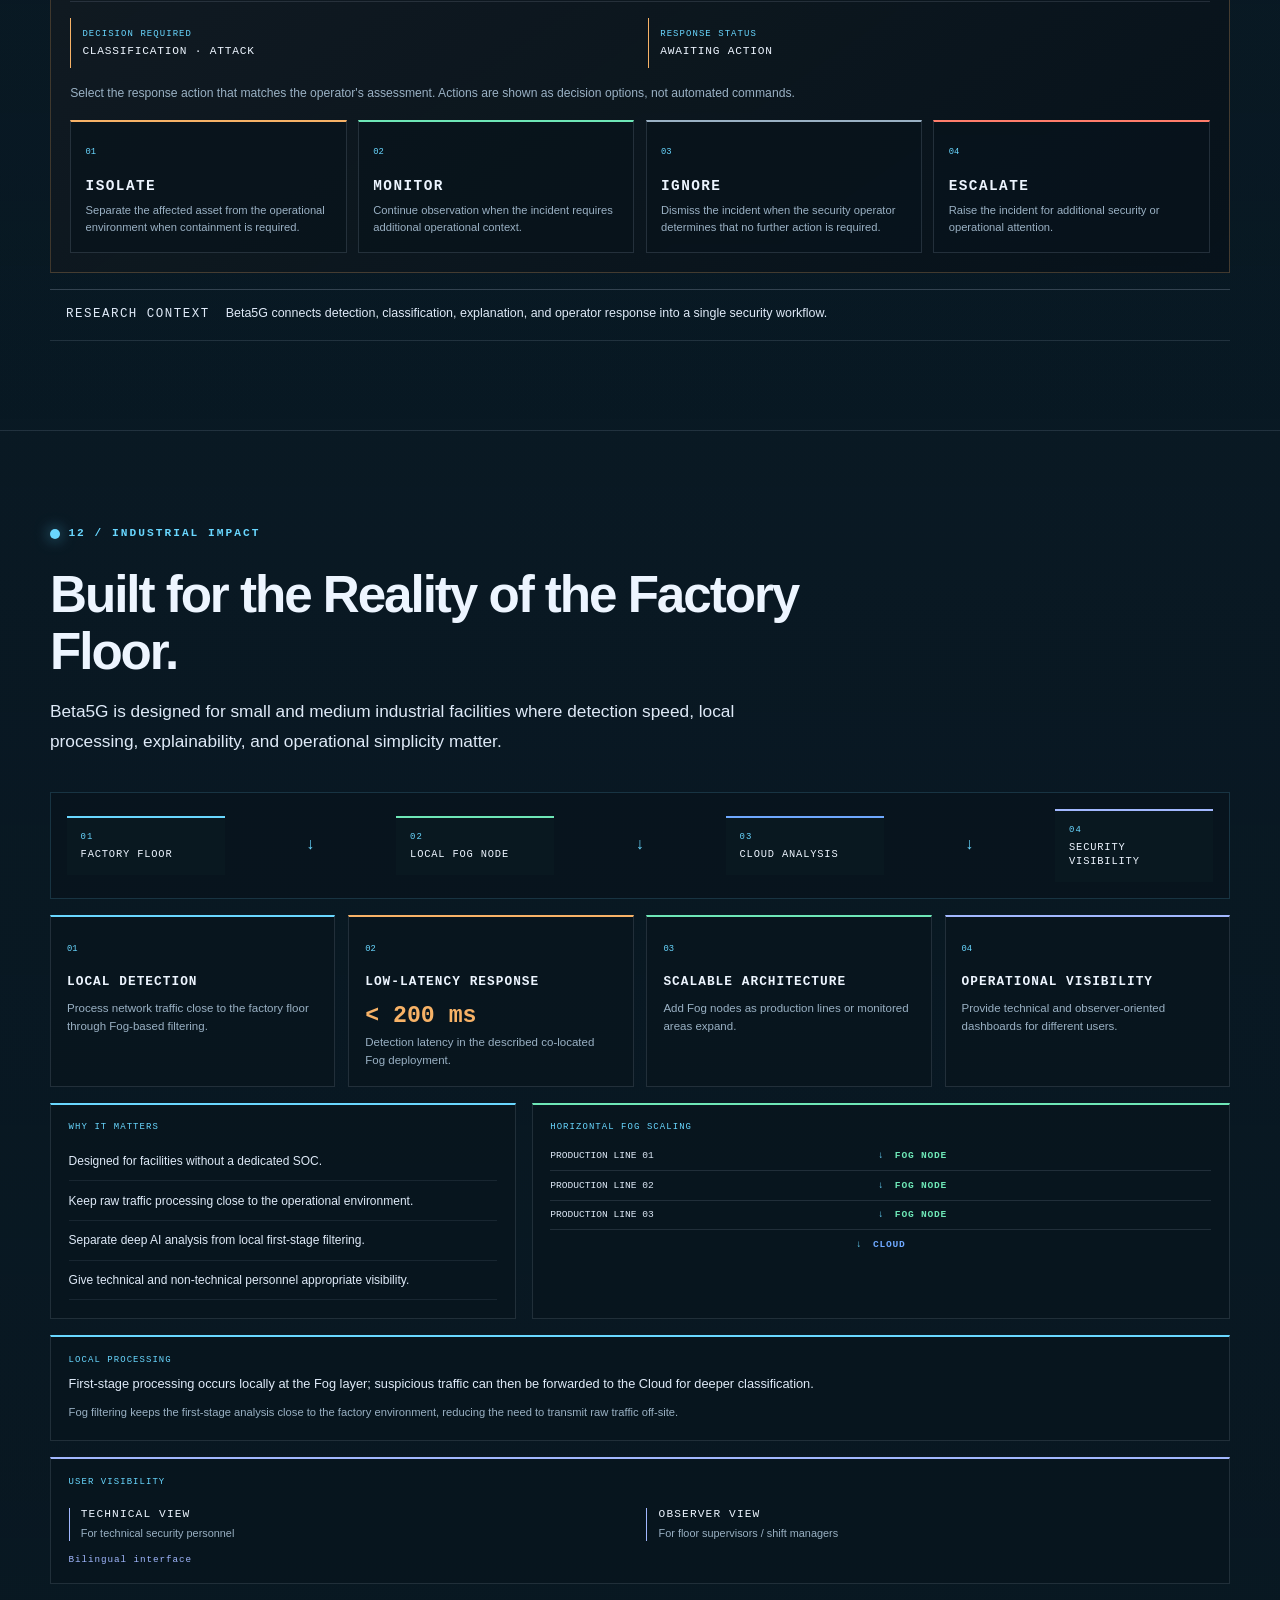
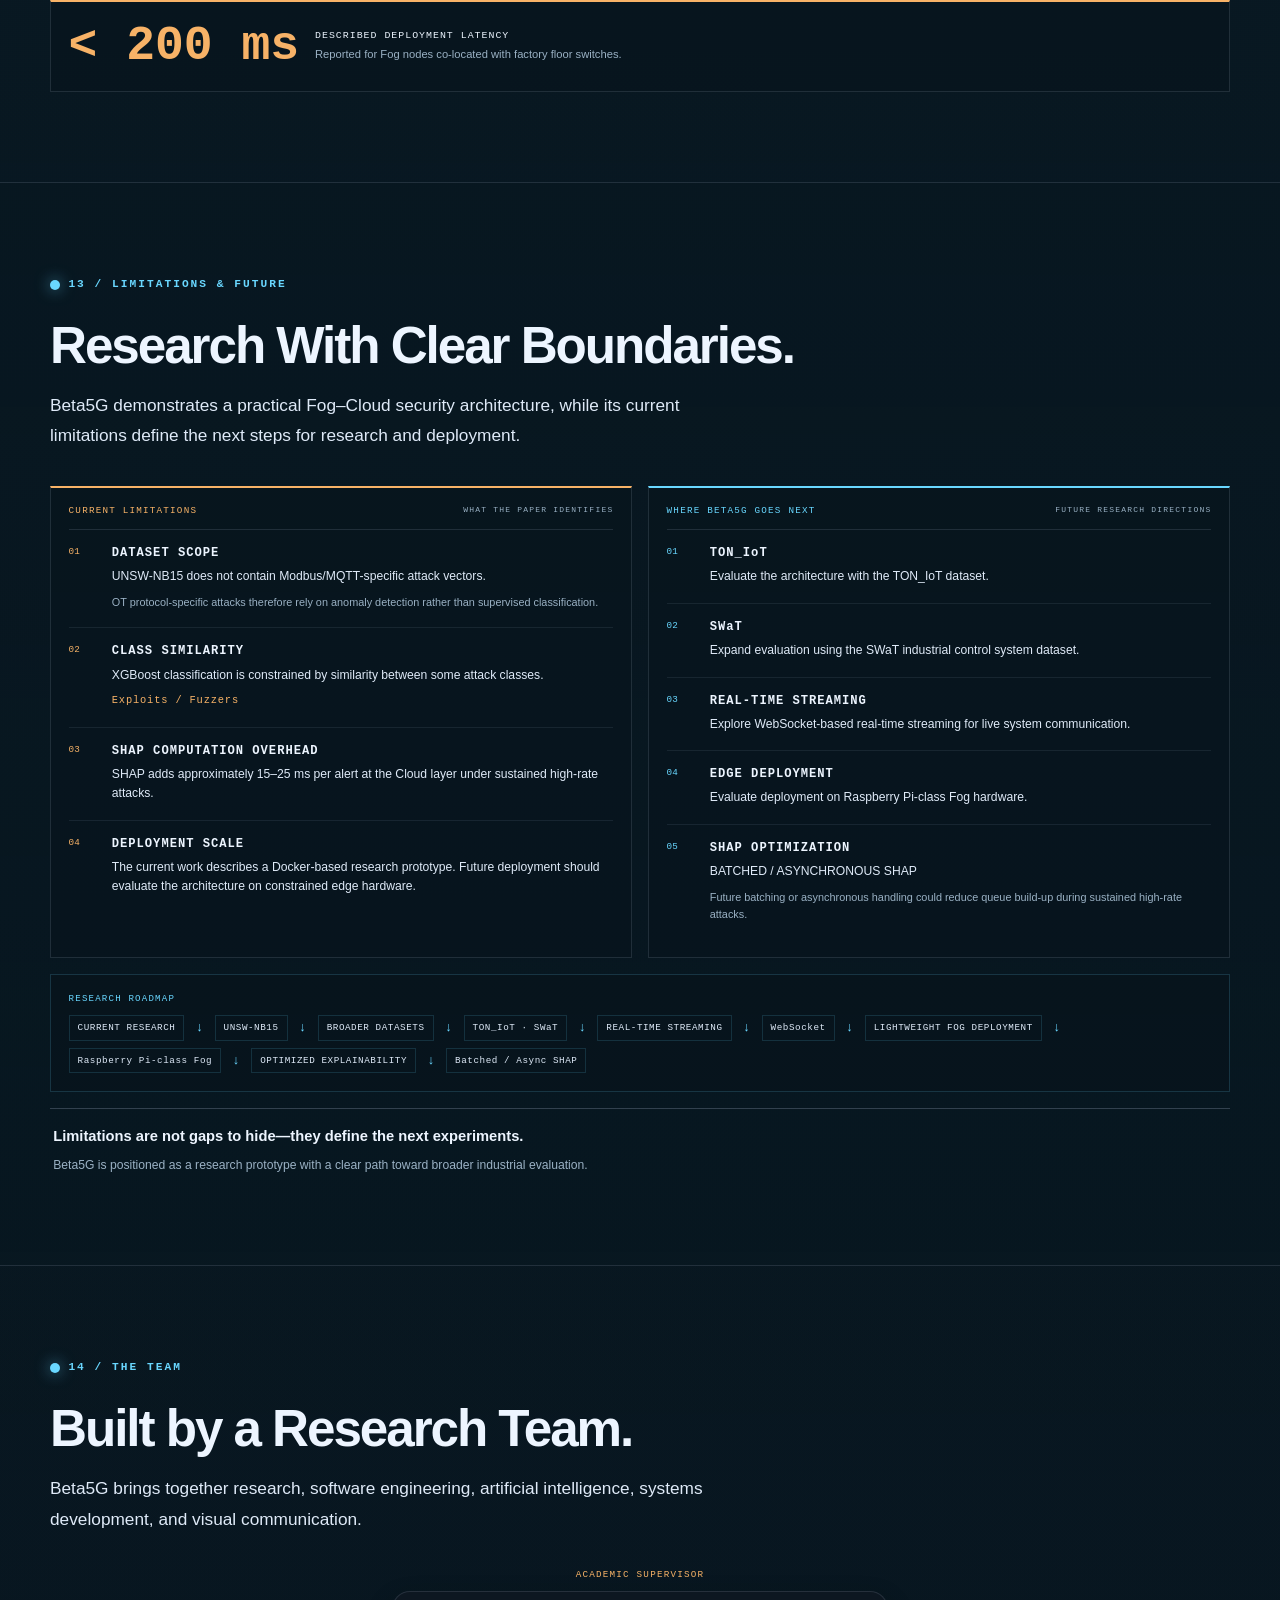
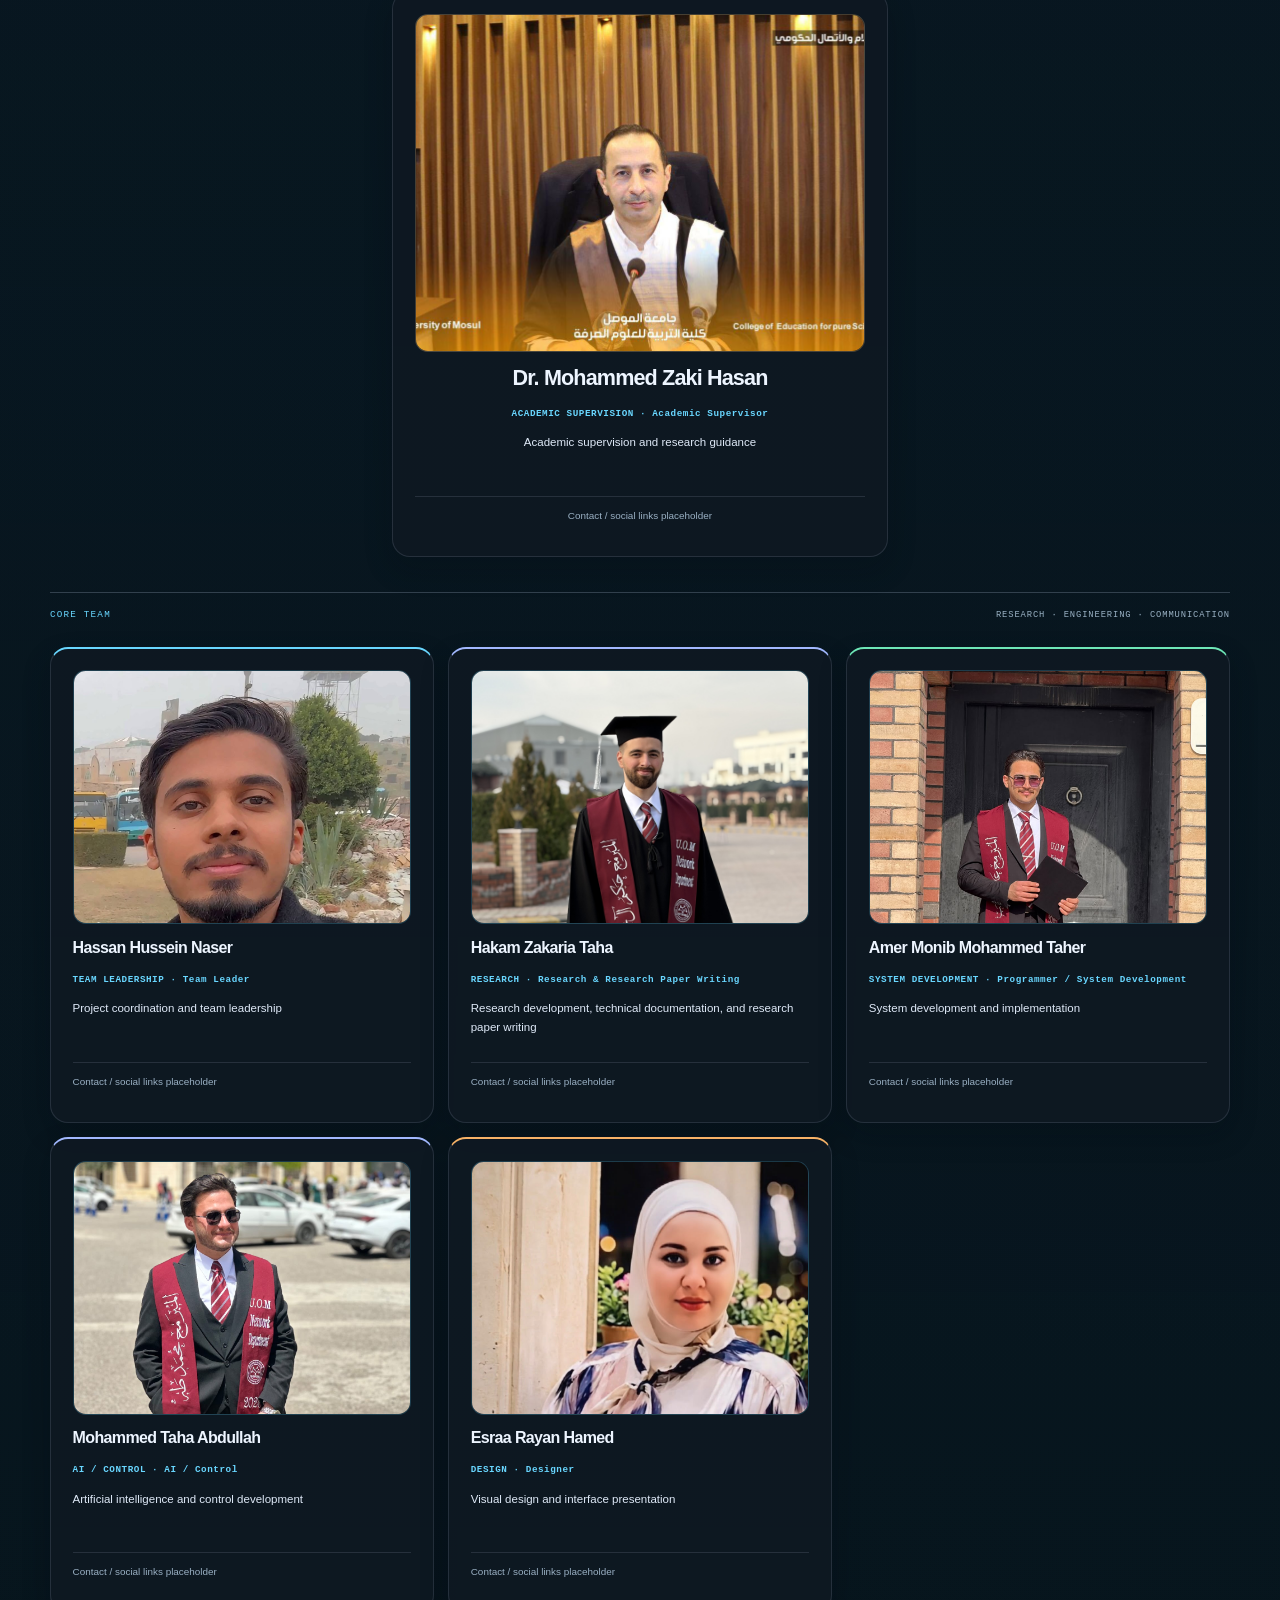
==== commit ef16f4ae: "Final Beta5G website release" ====
--- a/index.html
+++ b/index.html
@@ -1,189 +1,888 @@
-<!doctype html>
-<html lang="en" dir="ltr">
-<head>
-  <meta charset="utf-8">
-  <meta name="viewport" content="width=device-width, initial-scale=1">
-  <meta name="description" content="Beta5G — Protecting a Factory from Cyberattacks Using Artificial Intelligence. University of Mosul.">
-  <meta name="theme-color" content="#07111f">
-  <title>Beta5G | AI-Powered Factory Cybersecurity</title>
-  <link rel="stylesheet" href="style.css">
-</head>
-<body>
-<header class="nav">
-  <div class="brand"><span class="brand-mark">β</span><span>Beta5G</span></div>
-  <nav>
-    <a href="#project" data-en="Project" data-ar="المشروع">Project</a>
-    <a href="#architecture" data-en="Architecture" data-ar="المعمارية">Architecture</a>
-    <a href="#ai" data-en="AI" data-ar="الذكاء الاصطناعي">AI</a>
-    <a href="#results" data-en="Results" data-ar="النتائج">Results</a>
-    <a href="#demo" data-en="Demo" data-ar="العرض">Demo</a>
-    <a href="#team" data-en="Team" data-ar="الفريق">Team</a>
-  </nav>
-  <button id="langBtn" class="lang">العربية</button>
-</header>
-
-<main>
-<section class="hero">
-  <div class="hero-copy">
-    <div class="eyebrow">UNIVERSITY OF MOSUL · COMPUTER SCIENCE & MATHEMATICS</div>
-    <h1>Protecting a Factory from <span>Cyberattacks</span> Using Artificial Intelligence</h1>
-    <p class="lead" data-en="A distributed, real-time intrusion detection system for smart factories using Fog–Cloud computing, machine learning and explainable AI."
-       data-ar="نظام موزع وآني لكشف التسلل في المصانع الذكية باستخدام الحوسبة الضبابية والسحابية وتعلم الآلة والذكاء الاصطناعي القابل للتفسير.">
-       A distributed, real-time intrusion detection system for smart factories using Fog–Cloud computing, machine learning and explainable AI.
-    </p>
-    <div class="hero-actions">
-      <a class="btn primary" href="#project" data-en="Explore Beta5G" data-ar="استكشف Beta5G">Explore Beta5G</a>
-      <a class="btn ghost" href="assets/Beta5G_Research_Paper.pdf" target="_blank" data-en="Research Paper" data-ar="الورقة البحثية">Research Paper</a>
-    </div>
-    <div class="trust">Beta5G · University of Mosul · Smart Factory Security</div>
-  </div>
-  <div class="hero-visual">
-    <div class="orb"></div>
-    <div class="terminal">
-      <div class="term-head"><span></span><span></span><span></span><b>beta5g-security</b></div>
-      <div class="term-body">
-        <p><i>$</i> traffic_scan --live</p>
-        <p class="ok">✓ Fog filter online</p>
-        <p class="ok">✓ Decision Tree v3 loaded</p>
-        <p class="ok">✓ Isolation Forest loaded</p>
-        <p class="warn">! suspicious packet → Cloud</p>
-        <p class="ok">✓ XGBoost classification complete</p>
-        <p class="ok">✓ SHAP explanation generated</p>
+<!DOCTYPE html>
+<html lang="en">
+  <head>
+    <meta charset="UTF-8" />
+    <meta name="viewport" content="width=device-width, initial-scale=1.0" />
+    <meta name="description" content="Beta5G is a distributed, real-time intrusion detection system for smart factories focused on protecting industrial environments from cyberattacks using artificial intelligence." />
+    <meta name="theme-color" content="#07141d" />
+    <meta property="og:type" content="website" />
+    <meta property="og:title" content="Beta5G — Protecting a Factory from Cyberattacks Using Artificial Intelligence" />
+    <meta property="og:description" content="Beta5G is a distributed, real-time intrusion detection system for smart factories focused on protecting industrial environments from cyberattacks using artificial intelligence." />
+    <meta property="og:image" content="assets/images/beta5g-poster.svg" />
+    <meta property="og:locale" content="en_US" />
+    <link rel="icon" type="image/svg+xml" href="assets/images/favicon.svg" />
+    <link rel="stylesheet" href="css/style.css" />
+    <title>Beta5G — Protecting a Factory from Cyberattacks Using Artificial Intelligence</title>
+  </head>
+  <body>
+    <header class="site-header">
+      <div class="container">
+        <nav class="main-nav" aria-label="Main navigation">
+          <a href="#home" class="brand" aria-label="Beta5G home">Beta5G</a>
+          <button type="button" class="nav-toggle" aria-label="Toggle navigation" aria-controls="site-nav-list" aria-expanded="false">
+            <span></span><span></span><span></span>
+          </button>
+          <ul id="site-nav-list" class="nav-list">
+            <li><a href="#home">Home</a></li>
+            <li><a href="#system-overview">System</a></li>
+            <li><a href="#ai-engine">AI</a></li>
+            <li><a href="#model-performance">Results</a></li>
+            <li><a href="#team">Team</a></li>
+            <li><a href="#research-demo">Research</a></li>
+            <li><a href="#contact-opportunities">Contact</a></li>
+          </ul>
+          <div class="language-switcher" role="group" aria-label="Language selector">
+            <button type="button" class="language-button is-active" data-language="en" aria-pressed="true">EN</button>
+            <span aria-hidden="true">|</span>
+            <button type="button" class="language-button" data-language="ar" aria-pressed="false">AR</button>
+          </div>
+          <a href="#contact-opportunities" class="button button-primary nav-cta">Get Involved</a>
+        </nav>
       </div>
-    </div>
-  </div>
-</section>
-
-<section id="project" class="section">
-  <div class="section-head">
-    <span>01</span><h2 data-en="The Project" data-ar="المشروع">The Project</h2>
-  </div>
-  <div class="grid two">
-    <div>
-      <p class="big" data-en="Beta5G proposes a deployable and explainable IDS designed for smart-factory environments."
-         data-ar="يقترح Beta5G نظام كشف تسلل قابلًا للنشر وقابلًا للتفسير، مصممًا لبيئات المصانع الذكية.">
-        Beta5G proposes a deployable and explainable IDS designed for smart-factory environments.
-      </p>
-      <p data-en="The system moves lightweight detection close to the network source at the Fog layer and delegates deeper analysis to the Cloud. This reduces unnecessary traffic forwarding while preserving advanced classification and explainability."
-         data-ar="ينقل النظام عملية الكشف الخفيفة إلى طبقة الـFog القريبة من مصدر الشبكة، ويُحيل التحليل المتقدم إلى طبقة الـCloud، مما يقلل نقل البيانات غير الضروري مع الحفاظ على التصنيف المتقدم وقابلية تفسير القرار.">
-        The system moves lightweight detection close to the network source at the Fog layer and delegates deeper analysis to the Cloud. This reduces unnecessary traffic forwarding while preserving advanced classification and explainability.
-      </p>
-    </div>
-    <div class="feature-card">
-      <div class="feature"><b>Fog</b><span>Fast local filtering</span></div>
-      <div class="feature"><b>Cloud</b><span>Deep multi-class analysis</span></div>
-      <div class="feature"><b>SHAP</b><span>Explainable decisions</span></div>
-      <div class="feature"><b>Dashboard</b><span>Role-based monitoring</span></div>
-    </div>
-  </div>
-</section>
-
-<section id="architecture" class="section dark-section">
-  <div class="section-head"><span>02</span><h2 data-en="System Architecture" data-ar="معمارية النظام">System Architecture</h2></div>
-  <div class="flow">
-    <div class="node"><strong>Simulator</strong><small>Network traffic</small></div>
-    <div class="arrow">→</div>
-    <div class="node active"><strong>Fog</strong><small>DT v3 + Isolation Forest</small></div>
-    <div class="arrow">→</div>
-    <div class="node active"><strong>Cloud</strong><small>XGBoost + SHAP</small></div>
-    <div class="arrow">→</div>
-    <div class="node"><strong>Dashboard</strong><small>Technical + Observer</small></div>
-  </div>
-  <div class="architecture-note" data-en="Five containerised services communicate over an isolated Docker bridge network. Suspicious traffic is escalated from Fog to Cloud for classification and explanation."
-       data-ar="تعمل الخدمات ضمن حاويات Docker وتتواصل عبر شبكة معزولة. تُحال الحركة المشبوهة من الـFog إلى الـCloud للتصنيف والتفسير.">
-    Five containerised services communicate over an isolated Docker bridge network. Suspicious traffic is escalated from Fog to Cloud for classification and explanation.
-  </div>
-</section>
-
-<section id="ai" class="section">
-  <div class="section-head"><span>03</span><h2 data-en="AI & Cybersecurity" data-ar="الذكاء الاصطناعي والأمن السيبراني">AI & Cybersecurity</h2></div>
-  <div class="cards">
-    <article><div class="icon">DT</div><h3>Decision Tree v3</h3><p>Fog binary filter optimized for high recall.</p></article>
-    <article><div class="icon">IF</div><h3>Isolation Forest</h3><p>Unsupervised anomaly detection trained on normal traffic.</p></article>
-    <article><div class="icon">XG</div><h3>XGBoost</h3><p>Cloud multi-class classification across nine attack categories.</p></article>
-    <article><div class="icon">SH</div><h3>SHAP</h3><p>Per-feature explanations for security decisions.</p></article>
-    <article><div class="icon">SM</div><h3>SMOTE</h3><p>Minority-class oversampling for imbalanced data.</p></article>
-    <article><div class="icon">AD</div><h3>Adversarial Augmentation</h3><p>Noise, slowdown and padding perturbations used during training.</p></article>
-  </div>
-</section>
-
-<section id="results" class="section metrics-section">
-  <div class="section-head"><span>04</span><h2 data-en="Results" data-ar="النتائج">Results</h2></div>
-  <div class="metrics">
-    <div class="metric"><strong>99.89%</strong><span>Fog Recall · DT v3</span></div>
-    <div class="metric"><strong>76.15%</strong><span>Cloud Accuracy · XGBoost v3</span></div>
-    <div class="metric"><strong>97.7%</strong><span>Live Stress Detection</span></div>
-    <div class="metric"><strong>480</strong><span>Mixed packets tested</span></div>
-  </div>
-  <p class="source-note" data-en="Reported results from the Beta5G research paper. The live stress test detected 469 of 480 mixed packets."
-     data-ar="النتائج أعلاه مأخوذة من الورقة البحثية لـBeta5G. في اختبار الضغط الحي تم اكتشاف 469 حزمة من أصل 480.">
-    Reported results from the Beta5G research paper. The live stress test detected 469 of 480 mixed packets.
-  </p>
-</section>
-
-<section class="section gallery">
-  <div class="section-head"><span>05</span><h2 data-en="Inside the System" data-ar="من داخل النظام">Inside the System</h2></div>
-  <div class="gallery-grid">
-    <figure><img src="assets/dashboard-overview.png" alt="Beta5G dashboard"><figcaption>Technical Dashboard</figcaption></figure>
-    <figure><img src="assets/shap-forensics.png" alt="SHAP forensics"><figcaption>SHAP Forensics</figcaption></figure>
-    <figure><img src="assets/architecture-and-impact.png" alt="System architecture and impact"><figcaption>Deployment & Impact</figcaption></figure>
-  </div>
-</section>
-
-<section id="demo" class="section demo">
-  <div class="section-head"><span>06</span><h2 data-en="Project Demo" data-ar="عرض المشروع">Project Demo</h2></div>
-  <div class="video-wrap">
-    <video controls preload="metadata" poster="assets/dashboard-overview.png">
-      <source src="assets/beta5g-demo.mp4" type="video/mp4">
-      Your browser does not support HTML5 video.
-    </video>
-    <div class="video-caption">
-      <strong data-en="Beta5G Project Demo" data-ar="العرض الرسمي لمشروع Beta5G">Beta5G Project Demo</strong>
-      <span data-en="2:25 · Project demonstration" data-ar="2:25 · عرض توضيحي للمشروع">2:25 · Project demonstration</span>
-    </div>
-  </div>
-</section>
-
-<section id="team" class="section">
-  <div class="section-head"><span>07</span><h2 data-en="Team & Supervision" data-ar="الفريق والإشراف">Team & Supervision</h2></div>
-  <div class="team-intro">
-    <h3>Beta5G · University of Mosul</h3>
-    <p data-en="A student research team working at the intersection of networking, cybersecurity and artificial intelligence."
-       data-ar="فريق بحثي طلابي يعمل عند تقاطع الشبكات والأمن السيبراني والذكاء الاصطناعي.">
-      A student research team working at the intersection of networking, cybersecurity and artificial intelligence.
-    </p>
-    <div class="supervisor">Supervisor · <b>Dr. Mohammed Zaki</b></div>
-  </div>
-  <div class="team-grid">
-    <div class="person"><span>SUPERVISOR</span><b>Dr. Mohammed Zaki</b><small data-en="Academic Supervisor" data-ar="المشرف الأكاديمي">Academic Supervisor</small></div>
-    <div class="person"><span>TEAM LEADER</span><b>Hassan Hussein</b><small data-en="Team Leader" data-ar="قائد الفريق">Team Leader</small></div>
-    <div class="person"><span>RESEARCH</span><b>Hakam Zakaria</b><small data-en="Research & Paper Writing" data-ar="البحث العلمي وكتابة الورقة البحثية">Research & Paper Writing</small></div>
-    <div class="person"><span>PROGRAMMER</span><b>Amer Muneeb</b><small data-en="Programming & System Development" data-ar="البرمجة وتطوير النظام">Programming & System Development</small></div>
-    <div class="person"><span>AI / CONTROL</span><b>Mohammed Taha</b><small data-en="AI & Control" data-ar="الذكاء الاصطناعي والتحكم">AI & Control</small></div>
-    <div class="person"><span>DESIGNER</span><b>Israa Rayan</b><small data-en="Design" data-ar="التصميم">Design</small></div>
-  </div>
-</section>
-
-<section class="section future dark-section">
-  <div class="section-head"><span>08</span><h2 data-en="Future Development" data-ar="التطوير المستقبلي">Future Development</h2></div>
-  <div class="future-list">
-    <span>TON_IoT</span><span>SWaT</span><span>WebSocket Streaming</span><span>Raspberry Pi Edge</span>
-  </div>
-</section>
-
-<section class="cta">
-  <h2>Beta5G</h2>
-  <p data-en="Protecting the factory with artificial intelligence." data-ar="نحمي المصنع بالذكاء الاصطناعي.">Protecting the factory with artificial intelligence.</p>
-  <div class="hero-actions">
-    <a class="btn primary" href="assets/Beta5G_Research_Paper.pdf" target="_blank" data-en="Open Research Paper" data-ar="فتح الورقة البحثية">Open Research Paper</a>
-    <a class="btn ghost" href="#top" data-en="Back to top" data-ar="العودة للأعلى">Back to top</a>
-  </div>
-</section>
-</main>
-
-<footer>
-  <b>Beta5G</b> · University of Mosul · Protecting a Factory from Cyberattacks Using Artificial Intelligence
-</footer>
-<script src="script.js"></script>
-</body>
+    </header>
+
+    <main id="home">
+      <section id="hero" class="section hero-section">
+        <div class="container hero-layout">
+          <div class="hero-copy">
+            <p class="section-label">Industrial Cybersecurity · AI Research</p>
+            <h1>Protecting a Factory from Cyberattacks Using Artificial Intelligence</h1>
+            <p class="lead">A distributed, real-time intrusion detection system for smart factories that combines local Fog-based filtering with Cloud-based multi-class classification and explainable AI.</p>
+
+            <div class="hero-pipeline" aria-label="Detection process">
+              <span>DETECT</span>
+              <span class="pipeline-arrow">→</span>
+              <span>CLASSIFY</span>
+              <span class="pipeline-arrow">→</span>
+              <span>EXPLAIN</span>
+            </div>
+
+            <div class="hero-pipeline-labels" aria-label="Process labels">
+              <span>Fog Filtering</span>
+              <span>Cloud Classification</span>
+              <span>SHAP Explainability</span>
+            </div>
+
+            <div class="cta-group">
+              <a href="#live-test" class="button button-primary">Explore the System</a>
+              <a href="#research-demo" class="button button-secondary">Watch Demo</a>
+            </div>
+
+            <div class="hero-status" aria-label="Technical system status">
+              <div class="status-block">
+                <span class="status-label">System</span>
+                <strong>BETA5G IDS</strong>
+              </div>
+              <div class="status-block">
+                <span class="status-label">Architecture</span>
+                <strong>FOG → CLOUD → DASHBOARD</strong>
+              </div>
+              <div class="status-block">
+                <span class="status-label">AI</span>
+                <strong>DT v3 · Isolation Forest · XGBoost · SHAP</strong>
+              </div>
+            </div>
+          </div>
+
+          <div class="hero-visual" aria-label="Beta5G system preview">
+            <div class="visual-header">
+              <span class="visual-title">BETA5G SYSTEM</span>
+              <span class="visual-state"><i></i>STATUS: MONITORING</span>
+            </div>
+
+            <div class="hero-flow">
+              <div class="flow-node factory-node">
+                <span class="node-kicker">FACTORY / OT</span>
+                <strong>OT NETWORK</strong>
+                <div class="mini-tags">
+                  <span>PLC</span>
+                  <span>SENSOR</span>
+                  <span>CAMERA</span>
+                  <span>HMI</span>
+                </div>
+              </div>
+
+              <div class="flow-connector" aria-hidden="true">↓</div>
+
+              <div class="flow-node traffic-node">
+                <span class="node-kicker">DATA PATH</span>
+                <strong>TRAFFIC SIMULATOR</strong>
+              </div>
+
+              <div class="flow-connector" aria-hidden="true">↓</div>
+
+              <div class="flow-node fog-node">
+                <span class="node-kicker">FOG NODE</span>
+                <strong>DT v3</strong>
+                <small>Isolation Forest</small>
+              </div>
+
+              <div class="flow-connector" aria-hidden="true">↓</div>
+
+              <div class="flow-node cloud-node">
+                <span class="node-kicker">CLOUD</span>
+                <strong>XGBoost</strong>
+              </div>
+
+              <div class="flow-connector" aria-hidden="true">↓</div>
+
+              <div class="flow-node xai-node">
+                <span class="node-kicker">XAI</span>
+                <strong>SHAP</strong>
+              </div>
+
+              <div class="flow-connector" aria-hidden="true">↓</div>
+
+              <div class="flow-node dashboard-node">
+                <span class="node-kicker">DASHBOARD</span>
+                <strong>ANALYST VIEW</strong>
+              </div>
+            </div>
+
+            <div class="hero-ui-strip" aria-label="System indicators">
+              <span><i class="status-dot"></i>TRAFFIC: ACTIVE</span>
+              <span><i class="status-dot"></i>FOG NODE: ONLINE</span>
+              <span><i class="status-dot"></i>CLOUD: READY</span>
+              <span><i class="status-dot"></i>XAI: READY</span>
+            </div>
+          </div>
+        </div>
+      </section>
+
+      <section id="system-overview" class="section">
+        <div class="container">
+          <div class="section-header">
+            <p class="section-label">02 / SYSTEM OVERVIEW</p>
+            <h2>One System. Three Operational Layers.</h2>
+            <p class="lead">Beta5G connects the factory traffic path to local Fog filtering, deeper Cloud classification, and a technical Dashboard view.</p>
+          </div>
+          <div class="overview-strip" aria-label="Beta5G system overview">
+            <div><span>01</span><strong>FACTORY / OT</strong><small>Industrial traffic</small></div>
+            <i aria-hidden="true">→</i>
+            <div><span>02</span><strong>TRAFFIC SIMULATOR</strong><small>Generated records</small></div>
+            <i aria-hidden="true">→</i>
+            <div><span>03</span><strong>FOG NODE</strong><small>Local filtering</small></div>
+            <i aria-hidden="true">→</i>
+            <div><span>04</span><strong>CLOUD</strong><small>Deep classification</small></div>
+            <i aria-hidden="true">→</i>
+            <div><span>05</span><strong>DASHBOARD</strong><small>Security visibility</small></div>
+          </div>
+        </div>
+      </section>
+
+      <section id="factory" class="section">
+        <div class="container">
+          <div class="factory-layout">
+            <div class="factory-copy">
+              <p class="section-label">03 / THE FACTORY</p>
+              <h2>Inside the Connected Factory</h2>
+              <p class="lead">Smart factories combine operational technology and information technology, creating heterogeneous environments where industrial devices continuously exchange network traffic.</p>
+            </div>
+
+            <div class="factory-visual" aria-label="Industrial control environment">
+              <aside class="factory-annotation" aria-label="Industrial technology convergence">
+                <span class="annotation-kicker">OT + IT CONVERGENCE</span>
+                <p>Industrial systems increasingly combine operational technology with information technology.</p>
+              </aside>
+
+              <div class="factory-scene" aria-label="Factory network diagram">
+                <div class="factory-device-row">
+                  <div class="factory-device plc">
+                    <span class="device-label">PLC</span>
+                  </div>
+                  <div class="factory-device sensor">
+                    <span class="device-label">Sensors</span>
+                  </div>
+                  <div class="factory-device camera">
+                    <span class="device-label">Cameras</span>
+                  </div>
+                </div>
+
+                <div class="factory-hmi-wrap">
+                  <div class="factory-device hmi">
+                    <span class="device-label">HMI</span>
+                  </div>
+                </div>
+
+                <div class="factory-device industrial">
+                  <span class="device-label">Industrial Devices</span>
+                </div>
+
+                <div class="factory-network" aria-label="Industrial network">
+                  <span class="network-label">Industrial Network</span>
+                </div>
+
+                <div class="factory-traffic" aria-hidden="true">
+                  <span class="packet-chip packet-chip--packet">PACKET</span>
+                  <span class="packet-chip packet-chip--flow">FLOW</span>
+                  <span class="packet-chip packet-chip--tcp">TCP</span>
+                  <span class="packet-chip packet-chip--http">HTTP</span>
+                </div>
+
+                <div class="factory-security" aria-label="Security monitoring status">
+                  <span class="security-tag">SECURITY</span>
+                </div>
+              </div>
+
+              <div class="protocol-strip" aria-label="Industrial protocol channels">
+                <span>Modbus/TCP</span>
+                <span>MQTT</span>
+                <span>RTSP</span>
+                <span>HTTP</span>
+              </div>
+            </div>
+          </div>
+        </div>
+      </section>
+
+      <section id="problem" class="section">
+        <div class="container">
+          <div class="problem-layout">
+            <div class="problem-intro">
+              <p class="section-label">04 / THE PROBLEM</p>
+              <h2>Why Traditional Detection Falls Short</h2>
+              <p class="lead">Modern smart factories require security decisions in real time, but conventional IDS approaches create a gap between detection, explanation, and industrial context.</p>
+              <div class="detection-gap" aria-label="The detection gap">
+                <span class="gap-kicker">ANALYTICAL FRAME</span>
+                <strong>THE DETECTION GAP</strong>
+                <span class="gap-rule"></span>
+                <small>Four independent challenges shape the research problem.</small>
+              </div>
+            </div>
+
+            <div class="problem-list">
+              <article class="problem-entry problem-entry--latency">
+                <div class="problem-entry-marker"><span>01</span></div>
+                <div class="problem-entry-content">
+                  <p class="problem-kicker">CLOUD-CENTRIC DETECTION</p>
+                  <h3>Cloud-Centric Detection</h3>
+                  <p>Processing traffic primarily through the cloud can introduce latency that is incompatible with real-time OT requirements.</p>
+                </div>
+                <div class="problem-cue cue-latency" aria-hidden="true">
+                  <span class="cue-packet"></span><span class="cue-line"></span><span class="cue-cloud">CLOUD</span>
+                </div>
+              </article>
+
+              <article class="problem-entry problem-entry--explanation">
+                <div class="problem-entry-marker"><span>02</span></div>
+                <div class="problem-entry-content">
+                  <p class="problem-kicker">BLACK-BOX DECISIONS</p>
+                  <h3>Black-Box Decisions</h3>
+                  <p>A detection result alone is not enough for a security operator. Black-box models provide no actionable explanation for why a packet was classified as an attack.</p>
+                </div>
+                <div class="problem-cue cue-opaque" aria-hidden="true">
+                  <span class="cue-result">RESULT</span><span class="cue-block">?</span>
+                </div>
+              </article>
+
+              <article class="problem-entry problem-entry--context">
+                <div class="problem-entry-marker"><span>03</span></div>
+                <div class="problem-entry-content">
+                  <p class="problem-kicker">IT DATA &ne; INDUSTRIAL CONTEXT</p>
+                  <h3>IT-Oriented Benchmarks</h3>
+                  <p>Many intrusion-detection benchmarks are based on IT-oriented traffic and do not fully represent industrial protocol characteristics.</p>
+                </div>
+                <div class="problem-cue cue-context" aria-hidden="true">
+                  <span>IT DATA</span><i>&ne;</i><span>OT CONTEXT</span>
+                </div>
+              </article>
+
+              <article class="problem-entry problem-entry--rare">
+                <div class="problem-entry-marker"><span>04</span></div>
+                <div class="problem-entry-content">
+                  <p class="problem-kicker">RARE ATTACK CLASSES</p>
+                  <h3>Rare Attack Classes</h3>
+                  <p>Severe class imbalance can make rare but critical attacks difficult to detect reliably.</p>
+                </div>
+                <div class="rare-classes-visual" aria-label="UNSW-NB15 rare classes are less than 0.05 percent">
+                  <span class="rare-dataset">UNSW-NB15</span>
+                  <span class="rare-label">Worms + Shellcode</span>
+                  <strong>&lt; 0.05%</strong>
+                </div>
+              </article>
+            </div>
+          </div>
+        </div>
+      </section>
+
+      <section id="beta5g-solution" class="section">
+        <div class="container">
+          <div class="solution-v2-header">
+            <p class="section-label">05 / THE SOLUTION</p>
+            <h2>From Detection to Explanation</h2>
+            <p class="lead">Beta5G separates fast local traffic filtering from deeper cloud-based attack classification and explainability.</p>
+          </div>
+
+          <div class="solution-v2-architecture" aria-label="Beta5G three-tier architecture: Fog → Cloud → Dashboard">
+            <div class="solution-v2-flow">
+              <article class="solution-v2-node solution-v2-simulator">
+                <div class="solution-v2-node-head"><span class="solution-v2-index">01</span><span class="solution-v2-port">HTTP POST</span></div>
+                <p class="solution-v2-kicker">TRAFFIC GENERATION</p>
+                <h3>SIMULATOR</h3>
+                <p>Generates synthetic network records every 0.5 seconds.</p>
+                <div class="solution-v2-meta"><span>15% attack probability</span><span>attacks.json · devices.json</span></div>
+              </article>
+
+              <div class="solution-v2-connector"><span>HTTP POST</span></div>
+
+              <article class="solution-v2-node solution-v2-fog">
+                <div class="solution-v2-node-head"><span class="solution-v2-index">02</span><span class="solution-v2-port">PORT 5001</span></div>
+                <p class="solution-v2-kicker">LOCAL FILTERING</p>
+                <h3>FOG <small>· LOCAL FILTER</small></h3>
+                <div class="fog-models"><span>Decision Tree v3</span><span>Isolation Forest</span></div>
+                <div class="fog-logic"><span>NORMAL vs SUSPICIOUS</span><i>OR</i><strong>ESCALATE</strong></div>
+                <p class="solution-v2-note">Either model flag escalates the packet to Cloud.</p>
+              </article>
+
+              <div class="solution-v2-connector solution-v2-connector--escalate"><span>SUSPICIOUS</span></div>
+
+              <article class="solution-v2-node solution-v2-cloud">
+                <div class="solution-v2-node-head"><span class="solution-v2-index">03</span><span class="solution-v2-port">PORT 5002</span></div>
+                <p class="solution-v2-kicker">DEEP CLASSIFICATION</p>
+                <h3>CLOUD <small>· DEEP ANALYSIS</small></h3>
+                <div class="cloud-model">XGBoost <span>300 estimators · max_depth = 8</span></div>
+                <div class="cloud-sequence"><span>ESCALATED PACKET</span><b>→</b><span>ATTACK TYPE</span><b>→</b><span>SHAP</span></div>
+                <p class="solution-v2-note">Multi-class classification across 9 attack categories.</p>
+              </article>
+
+              <div class="solution-v2-connector"><span>EXPLANATION</span></div>
+
+              <article class="solution-v2-node solution-v2-dashboard">
+                <div class="solution-v2-node-head"><span class="solution-v2-index">04</span><span class="solution-v2-port">PORT 5003</span></div>
+                <p class="solution-v2-kicker">TECHNICAL MONITORING</p>
+                <h3>DASHBOARD</h3>
+                <p>Primary real-time monitoring interface for technical managers.</p>
+                <div class="solution-v2-meta"><span>System information</span><span>Incident analysis</span></div>
+              </article>
+            </div>
+
+            <aside class="solution-v2-monitor">
+              <div class="solution-v2-node-head"><span class="solution-v2-index">05</span><span class="solution-v2-port">PORT 5004</span></div>
+              <p class="solution-v2-kicker">OBSERVER INTERFACE</p>
+              <h3>MONITOR</h3>
+              <p>Simplified bilingual Arabic/English interface for floor supervisors and shift managers.</p>
+              <span class="monitor-link">ASSOCIATED MONITORING LAYER</span>
+            </aside>
+          </div>
+
+          <div class="solution-v2-principles">
+            <p class="solution-v2-kicker">THE KEY DESIGN IDEA</p>
+            <div class="solution-v2-principle-grid">
+              <div><strong>LOCAL</strong><span>Fog handles lightweight binary filtering close to the traffic.</span></div>
+              <div><strong>DEEP</strong><span>Cloud performs multi-class classification on escalated traffic.</span></div>
+              <div><strong>EXPLAINABLE</strong><span>SHAP provides human-interpretable explanations.</span></div>
+            </div>
+          </div>
+
+          <div class="solution-v2-network-meta"><span>DOCKER COMPOSE</span><span>factory_network</span><span>HTTP COMMUNICATION</span></div>
+        </div>
+      </section>
+
+      <section id="ai-engine" class="section">
+        <div class="container">
+          <div class="ai-v2-header">
+            <p class="section-label">06 / AI ENGINE</p>
+            <h2>Three Models. Two Decisions. One Explainable Pipeline.</h2>
+            <p class="lead">Beta5G separates lightweight local detection from deeper multi-class analysis, using SHAP to make the final decision interpretable to security operators.</p>
+          </div>
+
+          <div class="ai-v2-pipeline" aria-label="AI pipeline from network packet to explanation">
+            <div class="ai-v2-stage ai-v2-packet"><span class="ai-v2-stage-number">00</span><strong>NETWORK PACKET</strong><small>ESCALATED TRAFFIC</small></div>
+            <div class="ai-v2-arrow">↓</div>
+            <div class="ai-v2-stage ai-v2-fog-stage">
+              <div class="ai-v2-stage-label"><span>FOG</span><small>BINARY FILTER</small></div>
+              <div class="ai-v2-model-row"><strong>Decision Tree v3</strong><span>class_weight: attack = 3×</span></div>
+              <div class="ai-v2-model-row"><strong>Isolation Forest</strong><span>trained exclusively on normal traffic</span></div>
+              <div class="ai-v2-or-logic"><span>DT flags</span><b>OR</b><span>IF flags</span><em>→ CLOUD</em></div>
+            </div>
+            <div class="ai-v2-arrow">↓</div>
+            <div class="ai-v2-stage ai-v2-decision"><span class="ai-v2-stage-number">01</span><strong>BINARY DECISION</strong><small>NORMAL vs SUSPICIOUS</small></div>
+            <div class="ai-v2-arrow">↓</div>
+            <div class="ai-v2-stage ai-v2-cloud-stage">
+              <div class="ai-v2-stage-label"><span>CLOUD</span><small>MULTI-CLASS ANALYSIS</small></div>
+              <div class="ai-v2-model-row"><strong>XGBOOST v3</strong><span>300 estimators · max_depth = 8</span></div>
+              <div class="ai-v2-cloud-note">Escalated traffic → 9 attack categories</div>
+            </div>
+            <div class="ai-v2-arrow">↓</div>
+            <div class="ai-v2-stage ai-v2-decision"><span class="ai-v2-stage-number">02</span><strong>MULTI-CLASS DECISION</strong><small>ATTACK TYPE</small></div>
+            <div class="ai-v2-arrow">↓</div>
+            <div class="ai-v2-stage ai-v2-shap-stage"><span class="ai-v2-stage-number">03</span><strong>SHAP</strong><small>EXPLAINABLE AI · TREEEXPLAINER</small><div class="ai-v2-feature-flow"><span>FEATURE CONTRIBUTIONS</span><b>→</b><span>OPERATOR EXPLANATION</span></div></div>
+          </div>
+
+          <div class="ai-v2-annotations">
+            <div class="ai-v2-decision-stages">
+              <div><span>STAGE 01</span><strong>BINARY FILTERING</strong><small>Normal vs. Suspicious</small></div>
+              <div><span>STAGE 02</span><strong>MULTI-CLASS CLASSIFICATION</strong><small>9 attack categories</small></div>
+              <div><span>EXPLANATION</span><strong>SHAP</strong><small>Human-interpretable model decision</small></div>
+            </div>
+            <div class="ai-v2-training-strip"><span>TRAINING HARDENING</span><strong>ADVERSARIAL AUGMENTATION</strong><small>noise ±40% · slowdown ×10 · padding</small><strong>SMOTE</strong><small>minority classes · target ≥ 5,000 samples per class</small></div>
+            <div class="ai-v2-feature-strip"><span>FEATURE SPACE</span><strong>42 RAW FEATURES</strong><b>+</b><strong>8 DERIVED FEATURES</strong><small>bytes_ratio · pkts_ratio · load_ratio · duration_score · pkt_size_diff · jit_ratio · conn_intensity · loss_rate</small></div>
+          </div>
+        </div>
+      </section>
+
+      <section id="data-methodology" class="section">
+        <div class="container">
+          <div class="data-v2-header">
+            <p class="section-label">07 / DATA &amp; METHODOLOGY</p>
+            <h2>From Network Flows to Model-Ready Data</h2>
+            <p class="lead">Beta5G uses the UNSW-NB15 dataset and a structured training pipeline combining categorical encoding, feature engineering, adversarial augmentation, and SMOTE oversampling.</p>
+          </div>
+
+          <div class="data-v2-overview">
+            <div class="data-v2-dataset-panel">
+              <div class="data-v2-panel-head"><span>DATASET OVERVIEW</span><strong>UNSW-NB15</strong></div>
+              <div class="data-v2-stats">
+                <div><strong>175,341</strong><span>TRAINING RECORDS</span></div>
+                <div><strong>82,332</strong><span>TESTING RECORDS</span></div>
+                <div><strong>42</strong><span>RAW FEATURES</span></div>
+                <div><strong>9 + NORMAL</strong><span>CLASSES</span></div>
+              </div>
+              <p class="data-v2-caption">Raw network-flow characteristics include duration, byte counts, packet counts, TTL values, TCP flags, and connection-tracking counters.</p>
+            </div>
+
+            <div class="data-v2-features-panel">
+              <p class="data-v2-kicker">FEATURE ENGINEERING</p>
+              <h3>42 raw features + 8 derived features</h3>
+              <p>Eight derived ratio and behavior features were appended to the original feature set. They amplify asymmetric traffic patterns characteristic of DoS and reconnaissance attacks, supported by XGBoost importance scores.</p>
+              <div class="data-v2-feature-list">
+                <code>bytes_ratio</code><code>pkts_ratio</code><code>load_ratio</code><code>duration_score</code><code>pkt_size_diff</code><code>jit_ratio</code><code>conn_intensity</code><code>loss_rate</code>
+              </div>
+            </div>
+          </div>
+
+          <div class="data-v2-training">
+            <div class="data-v2-training-head"><span>TRAINING PIPELINE</span><small>SEPARATE FROM RUNTIME INFERENCE</small></div>
+            <div class="data-v2-pipeline-steps">
+              <div><b>00</b><strong>UNSW-NB15</strong><span>source records</span></div><i>↓</i>
+              <div><b>01</b><strong>LABEL ENCODING</strong><span>proto · service · state → model-ready representation</span></div><i>↓</i>
+              <div><b>02</b><strong>ADVERSARIAL AUGMENTATION</strong><span>3× attack copies: noise ±40% · slowdown ×10 · padding</span></div><i>↓</i>
+              <div><b>03</b><strong>SMOTE</strong><span>minority classes below 5,000 → ≥ 5,000 samples per class</span></div><i>↓</i>
+              <div><b>04</b><strong>MODEL TRAINING</strong><span>prepared training representation</span></div>
+            </div>
+          </div>
+
+          <div class="data-v2-lower-grid">
+            <div class="data-v2-method-note">
+              <p class="data-v2-kicker">01 / LABEL ENCODING</p>
+              <div class="data-v2-encoding"><span>proto</span><span>service</span><span>state</span><b>↓</b><strong>LabelEncoders</strong><b>↓</b><em>MODEL-READY</em></div>
+              <p>Saved LabelEncoders are reused during inference.</p>
+            </div>
+            <div class="data-v2-method-note data-v2-imbalance">
+              <p class="data-v2-kicker">RARE CLASSES</p>
+              <strong>Worms / Shellcode</strong>
+              <span>Attack sub-types such as Worms and Shellcode: fewer than 0.05% of UNSW-NB15.</span>
+            </div>
+            <div class="data-v2-method-note data-v2-scope">
+              <p class="data-v2-kicker">DATASET SCOPE</p>
+              <span>UNSW-NB15 does not include Modbus- or MQTT-specific attack vectors. Therefore, protocol-level OT attacks rely on anomaly detection rather than supervised classification.</span>
+            </div>
+          </div>
+        </div>
+      </section>
+
+      <section id="model-performance" class="section">
+        <div class="container">
+          <div class="results-v2-header">
+            <p class="section-label">08 / MODEL PERFORMANCE</p>
+            <h2>Measured Performance</h2>
+            <p class="lead">The evaluation compares the Fog binary filtering models and Cloud multi-class classifiers across the training versions reported in the research paper.</p>
+          </div>
+
+          <div class="results-v2-table-wrap">
+            <table class="results-v2-table">
+              <caption>Table 1. Measured model performance</caption>
+              <thead><tr><th scope="col">Model</th><th scope="col">Role</th><th scope="col">Accuracy</th><th scope="col">Recall</th></tr></thead>
+              <tbody>
+                <tr class="results-v2-fog"><th scope="row">Decision Tree v1</th><td><span>FOG</span> · binary</td><td>84.45%</td><td>98.31%</td></tr>
+                <tr class="results-v2-fog results-v2-emphasis"><th scope="row">Decision Tree v3</th><td><span>FOG</span> · binary</td><td>81.42%</td><td><strong>99.89%</strong></td></tr>
+                <tr class="results-v2-cloud"><th scope="row">Random Forest</th><td><span>CLOUD</span> · multi</td><td>76.69%</td><td>—</td></tr>
+                <tr class="results-v2-cloud"><th scope="row">XGBoost v3</th><td><span>CLOUD</span> · multi</td><td>76.15%</td><td>—</td></tr>
+                <tr class="results-v2-anomaly"><th scope="row">IsolationForest</th><td><span>FOG</span> · anomaly</td><td>—</td><td>≈62%</td></tr>
+              </tbody>
+            </table>
+          </div>
+
+          <div class="results-v2-highlight-grid">
+            <div class="results-v2-recall-highlight">
+              <p class="results-v2-kicker">FOG PERFORMANCE HIGHLIGHT</p>
+              <h3>Decision Tree v3</h3>
+              <strong>99.89%</strong><span>RECALL</span>
+              <div class="results-v2-miss-flow"><b>45,332</b><span>attacks evaluated</span><i>→</i><b>52</b><span>missed</span><i>→</i><b>0.11%</b><span>FNR</span></div>
+              <p>14× improvement in missed-attack count over DT v1's 765 missed attacks.</p>
+            </div>
+            <div class="results-v2-missed-compare">
+              <p class="results-v2-kicker">MISSED-ATTACK COMPARISON</p>
+              <div><span>DT v1</span><strong>765</strong><small>missed attacks</small></div>
+              <div><span>DT v3</span><strong>52</strong><small>missed attacks</small></div>
+              <em>14× fewer missed attacks</em>
+            </div>
+          </div>
+
+          <div class="results-v2-context-grid">
+            <div class="results-v2-cloud-context">
+              <p class="results-v2-kicker">CLOUD PERFORMANCE</p>
+              <h3>Multi-class attack classification</h3>
+              <div><span>Random Forest</span><strong>76.69% <small>accuracy</small></strong></div>
+              <div><span>XGBoost v3</span><strong>76.15% <small>accuracy</small></strong></div>
+              <p>The Cloud models perform multi-class attack classification; measured XGBoost v3 accuracy is 76.15%.</p>
+            </div>
+            <div class="results-v2-class-context">
+              <p class="results-v2-kicker">XGBOOST V3 · CONFUSION-MATRIX CONTEXT</p>
+              <div><span>Generic</span><strong>18,345</strong><small>correct</small></div>
+              <div><span>Normal</span><strong>28,011</strong><small>correct</small></div>
+              <div><span>Worms</span><strong>24</strong><small>correct</small></div>
+            </div>
+            <div class="results-v2-interpretation">
+              <p class="results-v2-kicker">SCIENTIFIC INTERPRETATION</p>
+              <p>The Fog model prioritizes attack recall to minimize missed attacks before escalation.</p>
+              <p>The Cloud model performs deeper multi-class classification on escalated traffic. These metrics measure different tasks.</p>
+            </div>
+          </div>
+
+          <div class="results-v2-hierarchy"><span>FOG · DT v3 · 99.89% recall</span><i>↓</i><span>CLOUD · XGBoost v3 · 76.15% accuracy</span></div>
+          <p class="results-v2-anomaly-note"><strong>IsolationForest</strong> is the Fog anomaly detector with reported recall ≈62%, not an overall system detection rate.</p>
+          </div>
+        </div>
+      </section>
+
+      <section id="live-test" class="section">
+        <div class="container">
+          <div class="live-v2-header">
+            <p class="section-label">09 / LIVE SYSTEM TEST</p>
+            <h2>480 Packets. One Live Stress Test.</h2>
+            <p class="lead">A live stress test evaluated the deployed system under mixed normal and attack traffic, measuring detection and Fog filtering behavior.</p>
+          </div>
+
+          <div class="live-v2-layout">
+            <div class="live-v2-flow" aria-label="Live stress test flow">
+              <div class="live-v2-flow-step"><span>01</span><strong>TRAFFIC IN</strong><b>480</b><small>MIXED PACKETS</small></div>
+              <i>↓</i>
+              <div class="live-v2-flow-step live-v2-fog"><span>02</span><strong>FOG FILTERING</strong><b>LOCAL FILTER</b><small>DEPLOYED SYSTEM STAGE</small></div>
+              <i>↓</i>
+              <div class="live-v2-flow-step live-v2-detected"><span>03</span><strong>DETECTION</strong><b>469</b><small>DETECTED</small></div>
+              <i>↓</i>
+              <div class="live-v2-flow-step live-v2-result"><span>04</span><strong>RESULT</strong><b>97.7%</b><small>DETECTION RATE</small></div>
+            </div>
+
+            <div class="live-v2-evidence">
+              <div><span>TOTAL PACKETS</span><strong>480</strong></div>
+              <div><span>DETECTED</span><strong>469</strong></div>
+              <div><span>NOT DETECTED</span><strong>11</strong><small>derived: 480 − 469</small></div>
+              <div class="live-v2-primary"><span>DETECTION RATE</span><strong>97.7%</strong><small>469 / 480</small></div>
+            </div>
+          </div>
+
+          <div class="live-v2-filter-note">
+            <strong>2.3%</strong><span>FOG FILTER RATE</span>
+            <p>The reported Fog filter rate demonstrates that only a small portion of the mixed traffic was filtered locally while the system maintained a 97.7% detection rate in the live stress test.</p>
+          </div>
+
+          <div class="live-v2-separation">
+            <div><span>MODEL PERFORMANCE</span><strong>DT v3 · 99.89% recall</strong><strong>XGBoost v3 · 76.15% accuracy</strong></div>
+            <b>VERSUS</b>
+            <div><span>LIVE SYSTEM TEST</span><strong>97.7% detection rate</strong></div>
+          </div>
+
+          <div class="live-v2-context-grid">
+            <div><span>RESPONSE CONTEXT</span><strong>SUB-SECOND RESPONSE</strong><small>Reported in the live-system evaluation.</small></div>
+            <div><span>ARCHITECTURE / IMPACT CONTEXT</span><strong>&lt; 200 ms</strong><small>Targeted/achieved deployment latency described for Fog nodes co-located with factory floor switches.</small></div>
+          </div>
+        </div>
+      </section>
+
+      <section id="explainable-ai" class="section">
+        <div class="container">
+          <div class="shap-v2-header">
+              <p class="section-label">10 / EXPLAINABLE AI</p>
+              <h2>Why Did the Model Flag It?</h2>
+              <p class="lead">Detection is only the first decision. Beta5G uses SHAP to make the Cloud classification interpretable and auditable.</p>
+            </div>
+
+            <div class="shap-v2-layout">
+              <aside class="shap-v2-queue" aria-label="Incident queue">
+                <div class="shap-v2-panel-head"><span>INCIDENT QUEUE</span><small>FORENSIC WORKSPACE</small></div>
+                <div class="shap-v2-queue-empty"><span class="shap-v2-queue-mark"></span><strong>SELECT AN INCIDENT</strong><small>FOR FORENSIC ANALYSIS</small></div>
+                <div class="shap-v2-queue-note">Static interface context. Incident records are not populated here.</div>
+              </aside>
+
+              <div class="shap-v2-forensics">
+                <div class="shap-v2-panel-head"><span>SHAP FORENSICS</span><small>EXPLAINABLE CLASSIFICATION FOR AUDITABLE INCIDENT ANALYSIS</small></div>
+                <div class="shap-v2-forensics-body">
+                  <div class="shap-v2-classification-path"><span>NETWORK EVENT</span><b>↓</b><span>CLOUD CLASSIFICATION</span><b>↓</b><span>SHAP EXPLANATION</span><b>↓</b><span>ACTIONABLE FORENSICS</span></div>
+                  <div class="shap-v2-metadata">
+                    <p class="shap-v2-kicker">INCIDENT METADATA</p>
+                    <div><span>Incident ID</span><strong>Not populated</strong></div>
+                    <div><span>Source Device</span><strong>Not populated</strong></div>
+                    <div><span>Risk Level</span><strong>Not populated</strong></div>
+                    <div><span>RF Confidence Score</span><strong>Not populated</strong></div>
+                    <div><span>Detection Timestamp</span><strong>Not populated</strong></div>
+                  </div>
+                  <div class="shap-v2-contributions">
+                    <div class="shap-v2-contribution-head"><p class="shap-v2-kicker">FEATURE CONTRIBUTION</p><span>ATTACK <i></i> NORMAL</span></div>
+                    <div class="shap-v2-axis"><span>ATTACK</span><span>CONTRIBUTION DIRECTION ONLY</span><span>NORMAL</span></div>
+                    <div class="shap-v2-bar-row"><span>Feature contribution</span><i class="shap-v2-bar shap-v2-bar-attack"></i></div>
+                    <div class="shap-v2-bar-row"><span>Feature contribution</span><i class="shap-v2-bar shap-v2-bar-normal"></i></div>
+                    <div class="shap-v2-bar-row"><span>Feature contribution</span><i class="shap-v2-bar shap-v2-bar-attack short"></i></div>
+                    <small class="shap-v2-no-values">Abstract directional bars. No SHAP scores or ranking are reported here.</small>
+                  </div>
+                </div>
+              </div>
+            </div>
+
+            <div class="shap-v2-bottom-grid">
+              <div class="shap-v2-interpretation">
+                <p class="shap-v2-kicker">FORENSIC INTERPRETATION</p>
+                <p>SHAP shows how individual features influence the model's classification decision, turning a black-box prediction into an interpretable forensic signal.</p>
+                <div class="shap-v2-steps"><div><b>01</b><strong>CLASSIFY</strong><span>XGBoost performs multi-class attack classification in the Cloud layer.</span></div><div><b>02</b><strong>EXPLAIN</strong><span>SHAP / TreeExplainer decomposes the model decision into feature contributions.</span></div><div><b>03</b><strong>INTERPRET</strong><span>Security personnel can inspect which feature signals pushed the decision toward attack or normal.</span></div></div>
+              </div>
+              <div class="shap-v2-model-context"><p class="shap-v2-kicker">CLOUD MODEL CONTEXT</p><strong>XGBoost v3</strong><span>300 estimators · max_depth = 8</span><span>9 attack categories</span><span>Explanation: SHAP / TreeExplainer</span></div>
+            </div>
+
+            <div class="shap-v2-engineered"><p class="shap-v2-kicker">ENGINEERED FEATURES AVAILABLE TO THE PIPELINE</p><div><code>bytes_ratio</code><code>pkts_ratio</code><code>load_ratio</code><code>duration_score</code><code>pkt_size_diff</code><code>jit_ratio</code><code>conn_intensity</code><code>loss_rate</code></div></div>
+          </div>
+      </section>
+
+      <section id="incident-response" class="section">
+        <div class="container">
+          <div class="response-v2-header">
+            <p class="section-label">11 / INCIDENT RESPONSE</p>
+            <h2>From Detection to Decision.</h2>
+            <p class="lead">Once an incident reaches the Cloud layer and is classified, Beta5G provides a structured interface for security personnel to decide how the incident should be handled.</p>
+          </div>
+
+          <div class="response-v2-flow" aria-label="Incident response decision workflow">
+            <div><span>01</span><strong>FOG DETECTION</strong></div><i>↓</i>
+            <div><span>02</span><strong>CLOUD CLASSIFICATION</strong></div><i>↓</i>
+            <div><span>03</span><strong>SHAP EXPLANATION</strong></div><i>↓</i>
+            <div class="response-v2-decision"><span>04</span><strong>SECURITY DECISION</strong></div>
+          </div>
+
+          <div class="response-v2-manager">
+            <div class="response-v2-manager-head"><span>INCIDENT MANAGER</span><small>REPRESENTATIONAL WORKFLOW INTERFACE</small></div>
+            <div class="response-v2-manager-status"><div><span>DECISION REQUIRED</span><strong>CLASSIFICATION · ATTACK</strong></div><div><span>RESPONSE STATUS</span><strong>AWAITING ACTION</strong></div></div>
+            <p class="response-v2-manager-note">Select the response action that matches the operator's assessment. Actions are shown as decision options, not automated commands.</p>
+            <div class="response-v2-actions">
+              <article><span>01</span><h3>ISOLATE</h3><p>Separate the affected asset from the operational environment when containment is required.</p></article>
+              <article><span>02</span><h3>MONITOR</h3><p>Continue observation when the incident requires additional operational context.</p></article>
+              <article><span>03</span><h3>IGNORE</h3><p>Dismiss the incident when the security operator determines that no further action is required.</p></article>
+              <article><span>04</span><h3>ESCALATE</h3><p>Raise the incident for additional security or operational attention.</p></article>
+            </div>
+          </div>
+
+          <div class="response-v2-context"><p class="response-v2-kicker">RESEARCH CONTEXT</p><p>Beta5G connects detection, classification, explanation, and operator response into a single security workflow.</p></div>
+          </div>
+        </div>
+      </section>
+
+      <section id="industrial-impact" class="section">
+        <div class="container">
+          <div class="impact-v2-header">
+            <p class="section-label">12 / INDUSTRIAL IMPACT</p>
+            <h2>Built for the Reality of the Factory Floor.</h2>
+            <p class="lead">Beta5G is designed for small and medium industrial facilities where detection speed, local processing, explainability, and operational simplicity matter.</p>
+          </div>
+
+          <div class="impact-v2-flow" aria-label="Factory floor to security visibility flow">
+            <div><span>01</span><strong>FACTORY FLOOR</strong></div><i>↓</i><div><span>02</span><strong>LOCAL FOG NODE</strong></div><i>↓</i><div><span>03</span><strong>CLOUD ANALYSIS</strong></div><i>↓</i><div><span>04</span><strong>SECURITY VISIBILITY</strong></div>
+          </div>
+
+          <div class="impact-v2-pillars">
+            <article><span>01</span><h3>LOCAL DETECTION</h3><p>Process network traffic close to the factory floor through Fog-based filtering.</p></article>
+            <article><span>02</span><h3>LOW-LATENCY RESPONSE</h3><strong>&lt; 200 ms</strong><p>Detection latency in the described co-located Fog deployment.</p></article>
+            <article><span>03</span><h3>SCALABLE ARCHITECTURE</h3><p>Add Fog nodes as production lines or monitored areas expand.</p></article>
+            <article><span>04</span><h3>OPERATIONAL VISIBILITY</h3><p>Provide technical and observer-oriented dashboards for different users.</p></article>
+          </div>
+
+          <div class="impact-v2-lower-grid">
+            <div class="impact-v2-why"><p class="impact-v2-kicker">WHY IT MATTERS</p><p>Designed for facilities without a dedicated SOC.</p><p>Keep raw traffic processing close to the operational environment.</p><p>Separate deep AI analysis from local first-stage filtering.</p><p>Give technical and non-technical personnel appropriate visibility.</p></div>
+            <div class="impact-v2-scaling"><p class="impact-v2-kicker">HORIZONTAL FOG SCALING</p><div><span>PRODUCTION LINE 01</span><b>↓</b><strong>FOG NODE</strong></div><div><span>PRODUCTION LINE 02</span><b>↓</b><strong>FOG NODE</strong></div><div><span>PRODUCTION LINE 03</span><b>↓</b><strong>FOG NODE</strong></div><div class="scaling-cloud"><b>↓</b><strong>CLOUD</strong></div></div>
+          </div>
+
+          <div class="impact-v2-locality"><p class="impact-v2-kicker">LOCAL PROCESSING</p><p>First-stage processing occurs locally at the Fog layer; suspicious traffic can then be forwarded to the Cloud for deeper classification.</p><span>Fog filtering keeps the first-stage analysis close to the factory environment, reducing the need to transmit raw traffic off-site.</span></div>
+
+          <div class="impact-v2-visibility"><p class="impact-v2-kicker">USER VISIBILITY</p><div><strong>TECHNICAL VIEW</strong><span>For technical security personnel</span></div><div><strong>OBSERVER VIEW</strong><span>For floor supervisors / shift managers</span></div><small>Bilingual interface</small></div>
+
+          <div class="impact-v2-latency"><strong>&lt; 200 ms</strong><div><span>DESCRIBED DEPLOYMENT LATENCY</span><small>Reported for Fog nodes co-located with factory floor switches.</small></div></div>
+          </div>
+        </div>
+      </section>
+
+      <section id="limitations-future" class="section">
+        <div class="container">
+          <div class="limits-v2-header">
+            <p class="section-label">13 / LIMITATIONS &amp; FUTURE</p>
+            <h2>Research With Clear Boundaries.</h2>
+            <p class="lead">Beta5G demonstrates a practical Fog–Cloud security architecture, while its current limitations define the next steps for research and deployment.</p>
+          </div>
+
+          <div class="limits-v2-columns">
+            <div class="limits-v2-column limits-v2-current">
+              <div class="limits-v2-column-head"><span>CURRENT LIMITATIONS</span><small>WHAT THE PAPER IDENTIFIES</small></div>
+              <article><span>01</span><div><h3>DATASET SCOPE</h3><p>UNSW-NB15 does not contain Modbus/MQTT-specific attack vectors.</p><small>OT protocol-specific attacks therefore rely on anomaly detection rather than supervised classification.</small></div></article>
+              <article><span>02</span><div><h3>CLASS SIMILARITY</h3><p>XGBoost classification is constrained by similarity between some attack classes.</p><strong>Exploits / Fuzzers</strong></div></article>
+              <article><span>03</span><div><h3>SHAP COMPUTATION OVERHEAD</h3><p>SHAP adds approximately 15–25 ms per alert at the Cloud layer under sustained high-rate attacks.</p></div></article>
+              <article><span>04</span><div><h3>DEPLOYMENT SCALE</h3><p>The current work describes a Docker-based research prototype. Future deployment should evaluate the architecture on constrained edge hardware.</p></div></article>
+            </div>
+
+            <div class="limits-v2-column limits-v2-future">
+              <div class="limits-v2-column-head"><span>WHERE BETA5G GOES NEXT</span><small>FUTURE RESEARCH DIRECTIONS</small></div>
+              <article><span>01</span><div><h3>TON_IoT</h3><p>Evaluate the architecture with the TON_IoT dataset.</p></div></article>
+              <article><span>02</span><div><h3>SWaT</h3><p>Expand evaluation using the SWaT industrial control system dataset.</p></div></article>
+              <article><span>03</span><div><h3>REAL-TIME STREAMING</h3><p>Explore WebSocket-based real-time streaming for live system communication.</p></div></article>
+              <article><span>04</span><div><h3>EDGE DEPLOYMENT</h3><p>Evaluate deployment on Raspberry Pi-class Fog hardware.</p></div></article>
+              <article><span>05</span><div><h3>SHAP OPTIMIZATION</h3><p>BATCHED / ASYNCHRONOUS SHAP</p><small>Future batching or asynchronous handling could reduce queue build-up during sustained high-rate attacks.</small></div></article>
+            </div>
+          </div>
+
+          <div class="limits-v2-roadmap"><p class="limits-v2-kicker">RESEARCH ROADMAP</p><div><span>CURRENT RESEARCH</span><b>↓</b><span>UNSW-NB15</span><b>↓</b><span>BROADER DATASETS</span><b>↓</b><span>TON_IoT · SWaT</span><b>↓</b><span>REAL-TIME STREAMING</span><b>↓</b><span>WebSocket</span><b>↓</b><span>LIGHTWEIGHT FOG DEPLOYMENT</span><b>↓</b><span>Raspberry Pi-class Fog</span><b>↓</b><span>OPTIMIZED EXPLAINABILITY</span><b>↓</b><span>Batched / Async SHAP</span></div></div>
+
+          <div class="limits-v2-closing"><strong>Limitations are not gaps to hide—they define the next experiments.</strong><span>Beta5G is positioned as a research prototype with a clear path toward broader industrial evaluation.</span></div>
+          </div>
+        </div>
+      </section>
+
+      <section id="team" class="section">
+        <div class="container">
+          <div class="team-v2-header">
+            <p class="section-label">14 / THE TEAM</p>
+            <h2>Built by a Research Team.</h2>
+            <p class="lead">Beta5G brings together research, software engineering, artificial intelligence, systems development, and visual communication.</p>
+          </div>
+
+          <div class="team-v2-supervisor">
+            <p class="team-v2-kicker">ACADEMIC SUPERVISOR</p>
+            <article class="team-card team-v2-featured">
+              <img class="member-photo" src="assets/images/team/mohammed-zaki-hasan.jpeg" alt="Mohammed Zaki Hasan" />
+              <h4>Dr. Mohammed Zaki Hasan</h4>
+              <p class="member-role">ACADEMIC SUPERVISION · Academic Supervisor</p>
+              <p class="member-contribution">Academic supervision and research guidance</p>
+              <p class="member-links">Contact / social links placeholder</p>
+            </article>
+          </div>
+
+          <div class="team-v2-core">
+            <div class="team-v2-core-head"><p class="team-v2-kicker">CORE TEAM</p><span>RESEARCH · ENGINEERING · COMMUNICATION</span></div>
+            <div class="team-v2-grid">
+              <article class="team-card">
+                <img class="member-photo member-photo-hassan" src="assets/images/team/hassan-hussein-naser.jpeg" alt="Hassan Hussein Naser" />
+                <h4>Hassan Hussein Naser</h4>
+                <p class="member-role">TEAM LEADERSHIP · Team Leader</p>
+                <p class="member-contribution">Project coordination and team leadership</p>
+                <p class="member-links">Contact / social links placeholder</p>
+              </article>
+
+              <article class="team-card">
+                <img class="member-photo member-photo-hakam" src="assets/images/team/hakam-zakaria-taha.jpeg" alt="Hakam Zakaria Taha" />
+                <h4>Hakam Zakaria Taha</h4>
+                <p class="member-role">RESEARCH · Research &amp; Research Paper Writing</p>
+                <p class="member-contribution">Research development, technical documentation, and research paper writing</p>
+                <p class="member-links">Contact / social links placeholder</p>
+              </article>
+
+              <article class="team-card">
+                <img class="member-photo" src="assets/images/team/amer-monib-mohammed-taher.jpeg" alt="Amer Monib Mohammed Taher" />
+                <h4>Amer Monib Mohammed Taher</h4>
+                <p class="member-role">SYSTEM DEVELOPMENT · Programmer / System Development</p>
+                <p class="member-contribution">System development and implementation</p>
+                <p class="member-links">Contact / social links placeholder</p>
+              </article>
+
+              <article class="team-card">
+                <img class="member-photo" src="assets/images/team/mohammed-taha-abdullah.jpeg" alt="Mohammed Taha Abdullah" />
+                <h4>Mohammed Taha Abdullah</h4>
+                <p class="member-role">AI / CONTROL · AI / Control</p>
+                <p class="member-contribution">Artificial intelligence and control development</p>
+                <p class="member-links">Contact / social links placeholder</p>
+              </article>
+
+              <article class="team-card">
+                <img class="member-photo member-photo-esraa" src="assets/images/team/esraa-rayan-hamed.jpeg" alt="Esraa Rayan Hamed" />
+                <h4>Esraa Rayan Hamed</h4>
+                <p class="member-role">DESIGN · Designer</p>
+                <p class="member-contribution">Visual design and interface presentation</p>
+                <p class="member-links">Contact / social links placeholder</p>
+              </article>
+            </div>
+          </div>
+
+          <div class="team-v2-closing"><strong>Different disciplines. One system. One research objective.</strong><span>From research and AI to system development and visual communication, each role contributes to the complete Beta5G prototype.</span></div>
+        </div>
+      </section>
+
+      <section id="research-demo" class="section">
+        <div class="container">
+          <div class="public-v2-header">
+            <p class="section-label">15 / RESEARCH &amp; DEMO</p>
+            <h2>See the Research. Run the Demo.</h2>
+            <p class="lead">Explore the research paper and the system demonstration behind Beta5G.</p>
+          </div>
+
+          <div class="public-v2-resources">
+            <article class="public-v2-paper">
+              <p class="public-v2-kicker">01 / RESEARCH PAPER</p>
+              <h3>Protecting a Factory from Cyberattacks Using Artificial Intelligence</h3>
+              <p>Beta5G presents a distributed Fog–Cloud intrusion detection architecture for smart factories, combining local filtering, Cloud-based classification, and explainable AI.</p>
+              <div class="public-v2-actions"><a class="button button-primary" href="assets/documents/Beta5G_Research_Paper.pdf" target="_blank" rel="noopener">READ RESEARCH</a><a class="button button-secondary" href="assets/documents/Beta5G_Research_Paper.pdf" download>DOWNLOAD PDF</a></div>
+            </article>
+            <article class="public-v2-video">
+              <div class="public-v2-video-head"><p class="public-v2-kicker">02 / SYSTEM DEMO</p><span>WATCH DEMO</span></div>
+              <video controls muted playsinline preload="metadata" aria-label="Beta5G system demonstration video"><source src="assets/video/beta5g-demo.mp4" type="video/mp4" />Your browser does not support HTML5 video.</video>
+              <audio controls preload="metadata" aria-label="Beta5G demonstration audio"><source src="assets/audio/beta5g-demo.mp3" type="audio/mpeg" />Your browser does not support HTML5 audio.</audio>
+            </article>
+            <article class="public-v2-source">
+              <p class="public-v2-kicker">03 / SOURCE / PROJECT</p>
+              <h3>beta5g-website</h3>
+              <p>The project source link will be added when an official repository URL is available.</p>
+              <span class="public-v2-placeholder">GITHUB / PROJECT URL · PLACEHOLDER</span>
+            </article>
+          </div>
+
+          <div class="public-v2-cta"><div><strong>BETA5G</strong><span>Research. Detect. Explain.</span><small>Explore the system and connect with the team.</small></div><div class="public-v2-actions"><a class="button button-primary" href="assets/documents/Beta5G_Research_Paper.pdf" target="_blank" rel="noopener">READ THE PAPER</a><a class="button button-secondary" href="assets/video/beta5g-demo.mp4" target="_blank" rel="noopener">WATCH THE DEMO</a></div></div>
+        </div>
+      </section>
+
+      <section id="contact-opportunities" class="section">
+        <div class="container">
+          <div class="contact-v2-header">
+            <p class="section-label">16 / CONTACT &amp; OPPORTUNITIES</p>
+            <h2>Let&rsquo;s Build What Comes Next.</h2>
+            <p class="lead">Beta5G is open to research collaboration, industrial evaluation, technical opportunities, and future development.</p>
+          </div>
+          <div class="contact-v2-opportunities">
+            <article><span>01</span><h3>RESEARCH COLLABORATION</h3><p>Collaborate on industrial cybersecurity, anomaly detection, Fog–Cloud architectures, and explainable AI.</p></article>
+            <article><span>02</span><h3>INDUSTRIAL PARTNERSHIPS</h3><p>Explore evaluation and research opportunities in real industrial environments.</p></article>
+            <article><span>03</span><h3>INTERNSHIP OPPORTUNITIES</h3><p>Connect with the team around technical training and practical cybersecurity experience.</p></article>
+            <article><span>04</span><h3>TECHNICAL OPPORTUNITIES</h3><p>Discuss software engineering, AI, networking, and industrial cybersecurity opportunities.</p></article>
+            <article><span>05</span><h3>GRADUATE OPPORTUNITIES</h3><p>Open the conversation around future technical and research positions.</p></article>
+          </div>
+          <div class="contact-v2-details">
+            <div class="contact-placeholders">
+              <p><strong>Hakam Zakaria Taha</strong> — <a href="tel:07718197071">07718197071</a> · <a href="tel:07801889968">07801889968</a></p>
+              <p><strong>Hassan Hussein Naser</strong> — <a href="tel:07713513997">07713513997</a></p>
+              <p><strong>Supervisor Mohammed Zaki Hasan</strong> — <a href="tel:07738234379">07738234379</a></p>
+            </div>
+            <p class="contact-v2-note">Contact the team or supervisor directly for project communication.</p>
+          </div>
+        </div>
+      </section>
+    </main>
+
+    <footer class="site-footer">
+      <div class="container footer-content">
+        <div>
+          <p class="footer-brand">Beta5G</p>
+          <p>Protecting a Factory from Cyberattacks Using Artificial Intelligence</p>
+        </div>
+        <ul class="footer-links">
+          <li><a href="#team">Team</a></li>
+          <li><a href="#research-demo">Research</a></li>
+          <li><a href="#contact-opportunities">Contact</a></li>
+        </ul>
+        <p class="copyright">Copyright © Beta5G</p>
+      </div>
+    </footer>
+
+    <script src="js/script.js"></script>
+  </body>
 </html>
--- a/css/style.css
+++ b/css/style.css
@@ -0,0 +1,4610 @@
+﻿:root {
+  --bg-primary: #07141d;
+  --bg-secondary: #0b1d2a;
+  --bg-elevated: #101f2d;
+  --bg-panel: rgba(15, 25, 35, 0.9);
+  --bg-panel-soft: rgba(17, 32, 46, 0.88);
+  --text-primary: #edf5ff;
+  --text-secondary: #dfeaf8;
+  --text-muted: #9ab1c4;
+  --accent-primary: #69d7ff;
+  --accent-secondary: #6ea8ff;
+  --accent-soft: rgba(105, 215, 255, 0.14);
+  --status-success: #6ee7b7;
+  --status-warning: #f7b267;
+  --status-danger: #ff7d6b;
+  --status-info: #7bc6ff;
+  --border-subtle: rgba(148, 163, 184, 0.18);
+  --border-default: rgba(148, 163, 184, 0.3);
+  --border-active: rgba(105, 215, 255, 0.48);
+  --container: 1180px;
+  --radius-sm: 10px;
+  --radius-md: 14px;
+  --radius-lg: 18px;
+  --shadow-soft: 0 14px 32px rgba(2, 8, 14, 0.36);
+  --shadow-panel: 0 12px 28px rgba(2, 8, 14, 0.22);
+  --space-xs: 0.5rem;
+  --space-sm: 0.75rem;
+  --space-md: 1rem;
+  --space-lg: 1.5rem;
+  --space-xl: 2rem;
+  --space-2xl: 2.75rem;
+  --space-3xl: 3.5rem;
+  --space-4xl: 5rem;
+  --font-body: "Segoe UI", "Helvetica Neue", Arial, sans-serif;
+  --font-heading: "Segoe UI", "Helvetica Neue", Arial, sans-serif;
+  --font-mono: "SFMono-Regular", "Consolas", "Liberation Mono", monospace;
+}
+
+* {
+  box-sizing: border-box;
+}
+
+html {
+  scroll-behavior: smooth;
+}
+
+body {
+  margin: 0;
+  font-family: var(--font-body);
+  background:
+    radial-gradient(circle at top, rgba(105, 215, 255, 0.08), transparent 29%),
+    linear-gradient(180deg, var(--bg-primary) 0%, var(--bg-secondary) 38%, #06141b 100%);
+  color: var(--text-primary);
+  line-height: 1.6;
+  min-height: 100vh;
+  overflow-x: hidden;
+}
+
+body::before {
+  content: "";
+  position: fixed;
+  inset: 0;
+  pointer-events: none;
+  opacity: 0.22;
+  background-image:
+    linear-gradient(rgba(148, 163, 184, 0.06) 1px, transparent 1px),
+    linear-gradient(90deg, rgba(148, 163, 184, 0.05) 1px, transparent 1px);
+  background-size: 34px 34px;
+  mask-image: radial-gradient(circle at center, rgba(0, 0, 0, 0.9), transparent 82%);
+}
+
+img,
+video {
+  max-width: 100%;
+  display: block;
+}
+
+a {
+  color: inherit;
+  text-decoration: none;
+}
+
+button,
+input,
+select,
+textarea {
+  font: inherit;
+}
+
+button {
+  cursor: pointer;
+}
+
+ul,
+ol {
+  margin: 0;
+  padding-left: 1.2rem;
+}
+
+p,
+li,
+small {
+  color: var(--text-muted);
+}
+
+h1,
+h2,
+h3,
+h4,
+p {
+  margin-top: 0;
+}
+
+h1,
+h2,
+h3,
+h4 {
+  margin-bottom: var(--space-md);
+  color: var(--text-primary);
+  line-height: 1.12;
+  letter-spacing: -0.04em;
+  font-weight: 700;
+}
+
+h1 {
+  font-size: clamp(2.9rem, 7vw, 6rem);
+}
+
+h2 {
+  font-size: clamp(2.1rem, 4vw, 3.3rem);
+}
+
+h3 {
+  font-size: clamp(1.2rem, 2vw, 1.7rem);
+}
+
+.container {
+  width: min(var(--container), calc(100% - 2rem));
+  margin: 0 auto;
+}
+
+.section {
+  position: relative;
+  padding: clamp(4rem, 7vw, 6rem) 0;
+  border-top: 1px solid var(--border-subtle);
+  background: linear-gradient(180deg, rgba(8, 19, 28, 0.16), rgba(8, 19, 28, 0));
+}
+
+.section:nth-of-type(even) {
+  background: linear-gradient(180deg, rgba(13, 24, 35, 0.2), rgba(13, 24, 35, 0.06));
+}
+
+.section-label {
+  display: inline-flex;
+  align-items: center;
+  gap: var(--space-xs);
+  margin-bottom: var(--space-lg);
+  font-size: 0.7rem;
+  line-height: 1.4;
+  letter-spacing: 0.18em;
+  text-transform: uppercase;
+  color: var(--accent-primary);
+  font-weight: 700;
+  font-family: var(--font-mono);
+}
+
+.section-label::before {
+  content: "";
+  width: 0.65rem;
+  height: 0.65rem;
+  border-radius: 50%;
+  background: var(--accent-primary);
+  box-shadow: 0 0 15px rgba(105, 215, 255, 0.65);
+}
+
+.lead {
+  max-width: 42rem;
+  font-size: 1.08rem;
+  line-height: 1.75;
+  color: var(--text-secondary);
+}
+
+.site-header {
+  position: sticky;
+  top: 0;
+  z-index: 20;
+  background: rgba(7, 20, 29, 0.78);
+  border-bottom: 1px solid var(--border-subtle);
+  backdrop-filter: blur(12px);
+}
+
+.main-nav {
+  display: flex;
+  align-items: center;
+  justify-content: space-between;
+  gap: var(--space-lg);
+  min-height: 76px;
+}
+
+.brand {
+  position: relative;
+  display: inline-flex;
+  align-items: center;
+  gap: 0.7rem;
+  font-size: 0.86rem;
+  font-weight: 800;
+  letter-spacing: 0.2em;
+  text-transform: uppercase;
+  color: var(--text-primary);
+}
+
+.brand::before {
+  content: "B5G";
+  display: inline-flex;
+  align-items: center;
+  justify-content: center;
+  width: 2.5rem;
+  height: 2.5rem;
+  border-radius: 0.6rem;
+  background: linear-gradient(135deg, rgba(105, 215, 255, 0.15), rgba(110, 168, 255, 0.08));
+  border: 1px solid var(--border-active);
+  color: var(--accent-primary);
+  font-size: 0.65rem;
+  font-weight: 800;
+  letter-spacing: 0.04em;
+  font-family: var(--font-mono);
+  box-shadow: inset 0 0 18px rgba(105, 215, 255, 0.08);
+}
+
+.nav-list {
+  list-style: none;
+  display: flex;
+  flex-wrap: wrap;
+  align-items: center;
+  justify-content: center;
+  gap: 1rem;
+  margin: 0;
+  padding: 0;
+}
+
+.nav-toggle {
+  display: none;
+  width: 2.7rem;
+  height: 2.7rem;
+  padding: 0.65rem;
+  border: 1px solid var(--border-default);
+  border-radius: 0.65rem;
+  background: rgba(8, 20, 29, 0.72);
+  color: var(--text-primary);
+}
+
+.nav-toggle span {
+  display: block;
+  height: 1px;
+  margin: 0.28rem 0;
+  background: currentColor;
+}
+
+.nav-list a {
+  position: relative;
+  display: inline-flex;
+  align-items: center;
+  padding: 0.5rem 0.1rem;
+  color: var(--text-muted);
+  font-size: 0.7rem;
+  font-weight: 700;
+  letter-spacing: 0.14em;
+  text-transform: uppercase;
+  transition: color 180ms ease;
+}
+
+.nav-list a::after {
+  content: "";
+  position: absolute;
+  left: 0;
+  right: 0;
+  bottom: 0.1rem;
+  height: 1px;
+  background: linear-gradient(90deg, transparent, var(--accent-primary), transparent);
+  transform: scaleX(0.28);
+  transform-origin: center;
+  opacity: 0;
+  transition: all 180ms ease;
+}
+
+.nav-list a:hover,
+.nav-list a:focus-visible,
+.nav-list a[aria-current="page"] {
+  color: var(--text-primary);
+}
+
+.nav-list a:hover::after,
+.nav-list a:focus-visible::after,
+.nav-list a[aria-current="page"]::after {
+  opacity: 1;
+  transform: scaleX(1);
+}
+
+.button {
+  display: inline-flex;
+  align-items: center;
+  justify-content: center;
+  min-height: 2.9rem;
+  padding: 0.8rem 1.35rem;
+  border-radius: 0.75rem;
+  border: 1px solid var(--border-default);
+  background: transparent;
+  color: var(--text-primary);
+  font-size: 0.72rem;
+  letter-spacing: 0.12em;
+  font-weight: 700;
+  text-transform: uppercase;
+  transition: transform 180ms ease, border-color 180ms ease, background-color 180ms ease, box-shadow 180ms ease;
+}
+
+.button:hover,
+.button:focus-visible {
+  transform: translateY(-1px);
+  box-shadow: 0 12px 20px rgba(3, 9, 15, 0.2);
+}
+
+.button:focus-visible,
+.nav-list a:focus-visible,
+.brand:focus-visible {
+  outline: 2px solid var(--accent-primary);
+  outline-offset: 3px;
+}
+
+#system-overview .section-header { max-width: 48rem; }
+
+.overview-strip {
+  display: grid;
+  grid-template-columns: minmax(0, 1.2fr) auto minmax(0, 1.2fr) auto minmax(0, 1.2fr) auto minmax(0, 1.2fr) auto minmax(0, 1.2fr);
+  gap: 0.7rem;
+  align-items: stretch;
+  margin-top: 2rem;
+}
+
+.overview-strip > div {
+  display: grid;
+  align-content: center;
+  gap: 0.45rem;
+  min-width: 0;
+  min-height: 8.5rem;
+  padding: 1.1rem;
+  border: 1px solid var(--border-subtle);
+  border-top: 2px solid var(--accent-primary);
+  border-radius: var(--radius-lg);
+  background: linear-gradient(145deg, rgba(11, 31, 42, 0.85), rgba(5, 16, 24, 0.78));
+  box-shadow: var(--shadow-panel);
+}
+
+.overview-strip > div:nth-of-type(3) { border-top-color: var(--status-success); }
+.overview-strip > div:nth-of-type(4) { border-top-color: var(--accent-secondary); }
+.overview-strip > div:nth-of-type(5) { border-top-color: var(--status-warning); }
+.overview-strip div span { color: var(--accent-primary); font: 0.58rem var(--font-mono); letter-spacing: 0.12em; }
+.overview-strip div strong { color: var(--text-primary); font: 700 0.72rem/1.35 var(--font-mono); letter-spacing: 0.07em; }
+.overview-strip div small { color: var(--text-muted); font-size: 0.68rem; line-height: 1.45; }
+.overview-strip > i { display: grid; place-items: center; color: var(--accent-primary); font: 1rem var(--font-mono); font-style: normal; }
+
+.language-switcher {
+  display: inline-flex;
+  align-items: center;
+  gap: 0.35rem;
+  margin-left: auto;
+  color: var(--text-muted);
+  font: 0.62rem var(--font-mono);
+  letter-spacing: 0.1em;
+}
+
+.language-button {
+  min-width: 2rem;
+  padding: 0.35rem 0.2rem;
+  border: 0;
+  background: transparent;
+  color: var(--text-muted);
+  font: inherit;
+  letter-spacing: inherit;
+}
+
+.language-button:hover,
+.language-button:focus-visible,
+.language-button.is-active {
+  color: var(--accent-primary);
+}
+
+.language-button:focus-visible {
+  outline: 1px solid var(--accent-primary);
+  outline-offset: 3px;
+}
+
+.button-primary {
+  background: linear-gradient(135deg, rgba(105, 215, 255, 0.12), rgba(110, 168, 255, 0.1));
+  border-color: var(--border-active);
+  box-shadow: inset 0 0 18px rgba(105, 215, 255, 0.04);
+}
+
+.button-secondary {
+  background: rgba(16, 31, 45, 0.78);
+}
+
+.button-ghost {
+  background: transparent;
+  border-color: var(--border-subtle);
+  color: var(--text-secondary);
+}
+
+.button-danger {
+  background: rgba(255, 125, 107, 0.08);
+  border-color: rgba(255, 125, 107, 0.32);
+  color: #ffd0ca;
+}
+
+.button[disabled],
+.button:disabled {
+  cursor: not-allowed;
+  opacity: 0.5;
+  transform: none;
+  box-shadow: none;
+}
+
+.cta-group {
+  display: flex;
+  flex-wrap: wrap;
+  gap: 0.9rem;
+  margin-top: 2rem;
+}
+
+.cta-group.stacked {
+  flex-direction: column;
+  align-items: flex-start;
+}
+
+.hero-section {
+  position: relative;
+  padding-top: clamp(4.2rem, 7vw, 7rem);
+  padding-bottom: clamp(4rem, 7vw, 7rem);
+  background:
+    radial-gradient(circle at 78% 18%, rgba(105, 215, 255, 0.1), transparent 24%),
+    linear-gradient(180deg, rgba(8, 19, 28, 0), rgba(8, 19, 28, 0.12));
+  overflow: hidden;
+}
+
+.hero-section::before {
+  content: "";
+  position: absolute;
+  inset: 0;
+  background-image:
+    linear-gradient(rgba(148, 163, 184, 0.04) 1px, transparent 1px),
+    linear-gradient(90deg, rgba(148, 163, 184, 0.04) 1px, transparent 1px);
+  background-size: 28px 28px;
+  opacity: 0.18;
+  pointer-events: none;
+}
+
+.hero-layout {
+  position: relative;
+  display: grid;
+  grid-template-columns: minmax(0, 1.15fr) minmax(20rem, 0.85fr);
+  gap: clamp(2rem, 5vw, 4rem);
+  align-items: center;
+}
+
+.hero-copy {
+  position: relative;
+  z-index: 1;
+}
+
+.hero-copy .section-label {
+  margin-bottom: 1rem;
+}
+
+.hero-copy h1 {
+  max-width: 12.5ch;
+  margin-bottom: 1rem;
+}
+
+.hero-copy .lead {
+  max-width: 38rem;
+  margin-top: 1.1rem;
+}
+
+.hero-pipeline {
+  display: flex;
+  flex-wrap: wrap;
+  align-items: center;
+  gap: 0.45rem 0.8rem;
+  margin-top: 1.6rem;
+  color: var(--text-primary);
+  font-family: var(--font-mono);
+  font-size: 0.7rem;
+  letter-spacing: 0.15em;
+  text-transform: uppercase;
+}
+
+.pipeline-arrow {
+  color: var(--accent-primary);
+}
+
+.hero-pipeline-labels {
+  display: flex;
+  flex-wrap: wrap;
+  gap: 0.65rem 1.1rem;
+  margin-top: 0.7rem;
+  color: var(--text-muted);
+  font-size: 0.72rem;
+  letter-spacing: 0.08em;
+  text-transform: uppercase;
+}
+
+.hero-copy .cta-group {
+  margin-top: 1.8rem;
+}
+
+.hero-status {
+  display: grid;
+  grid-template-columns: repeat(3, minmax(0, 1fr));
+  gap: 0.85rem;
+  margin-top: 2.2rem;
+  padding-top: 1.1rem;
+  border-top: 1px solid var(--border-subtle);
+}
+
+.status-block {
+  display: grid;
+  gap: 0.3rem;
+  padding: 0.8rem 0.9rem;
+  border: 1px solid var(--border-subtle);
+  border-radius: 0.8rem;
+  background: rgba(11, 23, 32, 0.52);
+}
+
+.status-label {
+  color: var(--text-muted);
+  font-size: 0.58rem;
+  letter-spacing: 0.16em;
+  text-transform: uppercase;
+  font-family: var(--font-mono);
+}
+
+.status-block strong {
+  color: var(--text-primary);
+  font-size: 0.72rem;
+  letter-spacing: 0.08em;
+  text-transform: uppercase;
+  font-weight: 700;
+}
+
+.hero-visual {
+  position: relative;
+  min-height: 470px;
+  border: 1px solid var(--border-subtle);
+  border-radius: 1.1rem;
+  background: linear-gradient(180deg, rgba(13, 24, 35, 0.96), rgba(8, 18, 28, 0.98));
+  box-shadow: var(--shadow-soft);
+  overflow: hidden;
+  transform: translateY(0.4rem);
+}
+
+.hero-visual::before {
+  content: "";
+  position: absolute;
+  inset: 0;
+  background:
+    linear-gradient(rgba(105, 215, 255, 0.05) 1px, transparent 1px),
+    linear-gradient(90deg, rgba(105, 215, 255, 0.04) 1px, transparent 1px);
+  background-size: 28px 28px;
+  opacity: 0.9;
+}
+
+.hero-visual::after {
+  content: "";
+  position: absolute;
+  right: -7rem;
+  top: -5rem;
+  width: 22rem;
+  height: 22rem;
+  border-radius: 50%;
+  background: radial-gradient(circle, rgba(105, 215, 255, 0.16), transparent 68%);
+}
+
+.visual-header,
+.hero-flow,
+.hero-ui-strip {
+  position: relative;
+  z-index: 1;
+}
+
+.visual-header {
+  display: flex;
+  align-items: center;
+  justify-content: space-between;
+  gap: 1rem;
+  padding: 1rem 1rem 0.85rem;
+  border-bottom: 1px solid var(--border-subtle);
+  color: var(--text-muted);
+  font-size: 0.58rem;
+  letter-spacing: 0.18em;
+  text-transform: uppercase;
+  font-family: var(--font-mono);
+}
+
+.visual-title {
+  color: var(--text-primary);
+  font-weight: 700;
+}
+
+.visual-state {
+  display: inline-flex;
+  align-items: center;
+  gap: 0.45rem;
+  color: var(--accent-primary);
+}
+
+.visual-state i {
+  display: inline-block;
+  width: 0.5rem;
+  height: 0.5rem;
+  border-radius: 50%;
+  background: var(--accent-primary);
+  box-shadow: 0 0 12px rgba(105, 215, 255, 0.8);
+  animation: pulse 2s ease-in-out infinite;
+}
+
+@keyframes pulse {
+  0%,
+  100% {
+    opacity: 1;
+    transform: scale(1);
+  }
+  50% {
+    opacity: 0.7;
+    transform: scale(0.9);
+  }
+}
+
+.hero-flow {
+  display: grid;
+  gap: 0.35rem;
+  padding: 1rem 1rem 0.3rem;
+}
+
+.flow-node {
+  position: relative;
+  display: grid;
+  gap: 0.25rem;
+  padding: 0.8rem 0.85rem;
+  border-radius: 0.8rem;
+  background: rgba(10, 22, 30, 0.8);
+  border: 1px solid var(--border-subtle);
+  box-shadow: inset 0 0 12px rgba(105, 215, 255, 0.02);
+}
+
+.flow-node strong,
+.flow-node small {
+  display: block;
+}
+
+.flow-node strong {
+  color: var(--text-primary);
+  font-size: 0.82rem;
+  letter-spacing: 0.08em;
+  text-transform: uppercase;
+}
+
+.flow-node small {
+  color: var(--text-muted);
+  font-size: 0.62rem;
+  letter-spacing: 0.08em;
+  text-transform: uppercase;
+}
+
+.node-kicker {
+  display: inline-flex;
+  align-items: center;
+  gap: 0.35rem;
+  color: var(--accent-primary);
+  font-family: var(--font-mono);
+  font-size: 0.56rem;
+  letter-spacing: 0.15em;
+  text-transform: uppercase;
+}
+
+.node-kicker::before {
+  content: "";
+  width: 0.45rem;
+  height: 0.45rem;
+  border-radius: 50%;
+  background: var(--accent-primary);
+  box-shadow: 0 0 10px rgba(105, 215, 255, 0.7);
+}
+
+.factory-node {
+  border-left: 2px solid var(--accent-primary);
+}
+
+.traffic-node {
+  border-left: 2px solid var(--status-info);
+}
+
+.fog-node {
+  border-left: 2px solid var(--status-success);
+}
+
+.cloud-node {
+  border-left: 2px solid var(--accent-secondary);
+}
+
+.xai-node {
+  border-left: 2px solid #94a3ff;
+}
+
+.dashboard-node {
+  border-left: 2px solid #8af0d2;
+}
+
+.flow-connector {
+  display: grid;
+  place-items: center;
+  min-height: 0.95rem;
+  color: var(--accent-primary);
+  font-family: var(--font-mono);
+  font-size: 0.75rem;
+}
+
+.mini-tags {
+  display: flex;
+  flex-wrap: wrap;
+  gap: 0.35rem;
+  margin-top: 0.2rem;
+}
+
+.mini-tags span {
+  display: inline-flex;
+  align-items: center;
+  justify-content: center;
+  min-height: 1.5rem;
+  padding: 0.2rem 0.42rem;
+  border-radius: 999px;
+  border: 1px solid var(--border-subtle);
+  background: rgba(11, 23, 32, 0.7);
+  color: var(--text-secondary);
+  font-size: 0.54rem;
+  letter-spacing: 0.08em;
+  text-transform: uppercase;
+}
+
+.hero-ui-strip {
+  display: flex;
+  flex-wrap: wrap;
+  gap: 0.45rem 0.7rem;
+  padding: 0.7rem 1rem 1rem;
+  color: var(--text-muted);
+  font-family: var(--font-mono);
+  font-size: 0.56rem;
+  letter-spacing: 0.12em;
+  text-transform: uppercase;
+}
+
+.hero-ui-strip span {
+  display: inline-flex;
+  align-items: center;
+  gap: 0.4rem;
+}
+
+.factory-layout {
+  display: grid;
+  grid-template-columns: minmax(0, 0.9fr) minmax(0, 1.5fr);
+  gap: clamp(1.5rem, 3vw, 3rem);
+  align-items: center;
+}
+
+.factory-copy {
+  max-width: 32rem;
+}
+
+.factory-copy .lead {
+  max-width: 29rem;
+  font-size: 1.04rem;
+}
+
+.factory-visual {
+  position: relative;
+  display: grid;
+  gap: 1.1rem;
+  padding: clamp(1.2rem, 2vw, 1.8rem);
+  border: 1px solid var(--border-subtle);
+  border-radius: 1.4rem;
+  background: linear-gradient(180deg, rgba(11, 21, 31, 0.4), rgba(10, 18, 27, 0.9));
+  box-shadow: var(--shadow-panel);
+  overflow: hidden;
+}
+
+.factory-visual::before {
+  content: "";
+  position: absolute;
+  inset: 0;
+  background: linear-gradient(90deg, rgba(105, 215, 255, 0.03), transparent 20%, transparent 80%, rgba(105, 215, 255, 0.02));
+  pointer-events: none;
+}
+
+.factory-scene {
+  position: relative;
+  display: grid;
+  gap: 0.9rem;
+  padding: clamp(1rem, 2vw, 1.4rem) clamp(0.75rem, 1.8vw, 1.1rem) 0.4rem;
+  border: 1px solid rgba(105, 215, 255, 0.12);
+  border-radius: 1.1rem;
+  background: rgba(7, 18, 25, 0.72);
+  overflow: hidden;
+}
+
+.factory-scene::before,
+.factory-scene::after {
+  content: "";
+  position: absolute;
+  left: 10%;
+  right: 10%;
+  height: 1px;
+  background: linear-gradient(90deg, transparent, rgba(105, 215, 255, 0.3), transparent);
+}
+
+.factory-scene::before {
+  top: 38%;
+}
+
+.factory-scene::after {
+  top: 58%;
+}
+
+.factory-device-row,
+.factory-hmi-wrap,
+.factory-network,
+.factory-traffic,
+.factory-security {
+  position: relative;
+  z-index: 1;
+}
+
+.factory-device-row {
+  display: grid;
+  grid-template-columns: repeat(3, minmax(0, 1fr));
+  gap: 0.8rem;
+  align-items: end;
+}
+
+.factory-device {
+  position: relative;
+  display: flex;
+  align-items: center;
+  justify-content: center;
+  min-height: 4.6rem;
+  padding: 0.9rem 0.75rem;
+  border: 1px solid rgba(148, 163, 184, 0.22);
+  border-radius: 0.9rem;
+  background: linear-gradient(180deg, rgba(15, 28, 40, 0.9), rgba(9, 20, 30, 0.72));
+  box-shadow: inset 0 0 16px rgba(105, 215, 255, 0.04);
+}
+
+.factory-device::before {
+  content: "";
+  position: absolute;
+  inset: 0.6rem 0.75rem auto;
+  height: 1px;
+  background: linear-gradient(90deg, rgba(105, 215, 255, 0.3), transparent, rgba(105, 215, 255, 0.3));
+}
+
+.factory-device::after {
+  content: "";
+  position: absolute;
+  left: 0.9rem;
+  right: 0.9rem;
+  bottom: 0.55rem;
+  height: 5px;
+  border-radius: 999px;
+  background: linear-gradient(90deg, rgba(105, 215, 255, 0.18), rgba(105, 215, 255, 0.02));
+}
+
+.factory-device.plc {
+  border-top: 2px solid rgba(105, 215, 255, 0.8);
+}
+
+.factory-device.sensor {
+  border-top: 2px solid rgba(110, 231, 183, 0.78);
+}
+
+.factory-device.camera {
+  border-top: 2px solid rgba(255, 181, 103, 0.8);
+}
+
+.factory-device.hmi,
+.factory-device.industrial {
+  border-top: 2px solid rgba(105, 215, 255, 0.8);
+}
+
+.factory-hmi-wrap {
+  display: flex;
+  justify-content: center;
+  padding: 0.15rem 0 0.25rem;
+}
+
+.factory-hmi-wrap .factory-device {
+  width: min(46%, 14rem);
+  min-height: 3.2rem;
+}
+
+.factory-device.industrial {
+  min-height: 3.15rem;
+  width: min(100%, 32rem);
+  margin: 0 auto;
+}
+
+.device-label {
+  position: relative;
+  z-index: 1;
+  color: var(--text-primary);
+  font-size: 0.72rem;
+  letter-spacing: 0.12em;
+  text-transform: uppercase;
+  font-weight: 700;
+  font-family: var(--font-mono);
+}
+
+.factory-network {
+  display: flex;
+  align-items: center;
+  justify-content: center;
+  min-height: 4.35rem;
+  border: 1px solid rgba(105, 215, 255, 0.18);
+  border-radius: 999px;
+  background: linear-gradient(180deg, rgba(14, 29, 41, 0.9), rgba(9, 20, 26, 0.78));
+  box-shadow: inset 0 0 20px rgba(105, 215, 255, 0.06);
+}
+
+.factory-network::before,
+.factory-network::after {
+  content: "";
+  position: absolute;
+  top: 50%;
+  width: 11%;
+  height: 1px;
+  background: linear-gradient(90deg, transparent, rgba(105, 215, 255, 0.45), transparent);
+}
+
+.factory-network::before {
+  left: 7%;
+}
+
+.factory-network::after {
+  right: 7%;
+}
+
+.network-label {
+  position: relative;
+  z-index: 1;
+  font-size: 0.72rem;
+  letter-spacing: 0.22em;
+  text-transform: uppercase;
+  color: var(--accent-primary);
+  font-weight: 700;
+  font-family: var(--font-mono);
+}
+
+.factory-traffic {
+  display: flex;
+  flex-wrap: wrap;
+  justify-content: center;
+  gap: 0.5rem;
+  padding: 0.1rem 0 0.15rem;
+}
+
+.packet-chip {
+  position: relative;
+  display: inline-flex;
+  align-items: center;
+  justify-content: center;
+  min-width: 4.2rem;
+  min-height: 2.1rem;
+  padding: 0.35rem 0.6rem;
+  border: 1px solid rgba(105, 215, 255, 0.18);
+  border-radius: 999px;
+  background: rgba(105, 215, 255, 0.06);
+  color: var(--text-secondary);
+  font-family: var(--font-mono);
+  font-size: 0.56rem;
+  letter-spacing: 0.16em;
+  text-transform: uppercase;
+  animation: packetPulse 4s ease-in-out infinite;
+}
+
+.packet-chip--packet {
+  box-shadow: inset 0 0 10px rgba(105, 215, 255, 0.08);
+}
+
+.packet-chip--flow {
+  animation-delay: 0.4s;
+}
+
+.packet-chip--tcp {
+  animation-delay: 0.8s;
+}
+
+.packet-chip--http {
+  animation-delay: 1.2s;
+}
+
+@keyframes packetPulse {
+  0%,
+  100% {
+    transform: translateY(0);
+    opacity: 0.9;
+  }
+  50% {
+    transform: translateY(-2px);
+    opacity: 1;
+  }
+}
+
+.factory-security {
+  display: flex;
+  justify-content: flex-end;
+  padding-top: 0.2rem;
+}
+
+.security-tag {
+  display: inline-flex;
+  align-items: center;
+  gap: 0.45rem;
+  padding: 0.4rem 0.7rem;
+  border: 1px solid rgba(105, 215, 255, 0.22);
+  border-radius: 999px;
+  background: rgba(10, 20, 27, 0.8);
+  color: var(--accent-primary);
+  font-size: 0.54rem;
+  letter-spacing: 0.18em;
+  text-transform: uppercase;
+  font-family: var(--font-mono);
+}
+
+.security-tag::before {
+  content: "";
+  width: 0.45rem;
+  height: 0.45rem;
+  border-radius: 50%;
+  background: var(--status-warning);
+  box-shadow: 0 0 10px rgba(247, 178, 103, 0.7);
+}
+
+.factory-annotation {
+  position: absolute;
+  right: 1rem;
+  top: 1rem;
+  width: min(15rem, 42%);
+  padding: 0.8rem 0.9rem;
+  border: 1px solid rgba(105, 215, 255, 0.14);
+  border-radius: 0.9rem;
+  background: rgba(7, 18, 27, 0.8);
+  box-shadow: var(--shadow-soft);
+  z-index: 2;
+}
+
+.factory-annotation .annotation-kicker {
+  display: block;
+  margin-bottom: 0.5rem;
+  color: var(--accent-primary);
+  font-size: 0.58rem;
+  line-height: 1.5;
+  letter-spacing: 0.16em;
+  text-transform: uppercase;
+  font-family: var(--font-mono);
+}
+
+.factory-annotation p {
+  margin: 0;
+  color: var(--text-secondary);
+  font-size: 0.72rem;
+  line-height: 1.7;
+}
+
+.protocol-strip {
+  display: flex;
+  flex-wrap: wrap;
+  gap: 0.6rem;
+  align-items: center;
+  padding: 0.7rem 0.8rem 0.1rem;
+  border-top: 1px solid rgba(105, 215, 255, 0.14);
+}
+
+.protocol-strip span {
+  display: inline-flex;
+  align-items: center;
+  justify-content: center;
+  min-height: 2.05rem;
+  padding: 0.3rem 0.75rem;
+  border: 1px solid rgba(105, 215, 255, 0.18);
+  border-radius: 999px;
+  background: rgba(9, 24, 31, 0.82);
+  color: var(--text-primary);
+  font-size: 0.58rem;
+  letter-spacing: 0.13em;
+  text-transform: uppercase;
+  font-weight: 700;
+  font-family: var(--font-mono);
+}
+
+.protocol-strip span:nth-child(1) {
+  border-color: rgba(105, 215, 255, 0.25);
+}
+
+.protocol-strip span:nth-child(2) {
+  border-color: rgba(110, 231, 183, 0.25);
+}
+
+.protocol-strip span:nth-child(3) {
+  border-color: rgba(247, 178, 103, 0.24);
+}
+
+.protocol-strip span:nth-child(4) {
+  border-color: rgba(160, 170, 255, 0.26);
+}
+
+.status-dot {
+  display: inline-block;
+  width: 0.5rem;
+  height: 0.5rem;
+  border-radius: 50%;
+  background: var(--status-success);
+  box-shadow: 0 0 12px rgba(110, 231, 183, 0.7);
+}
+
+.solution-v2-header {
+  max-width: 47rem;
+  margin-bottom: 2.2rem;
+}
+
+.solution-v2-header .lead {
+  max-width: 39rem;
+}
+
+.solution-v2-architecture {
+  display: grid;
+  gap: 1rem;
+}
+
+.solution-v2-flow {
+  display: grid;
+  grid-template-columns: minmax(10rem, 1fr) 4rem minmax(14rem, 1.4fr) 4rem minmax(14rem, 1.4fr) 4rem minmax(10rem, 1fr);
+  align-items: stretch;
+  gap: 0.5rem;
+  padding: 1.25rem;
+  border: 1px solid rgba(105, 215, 255, 0.18);
+  background: linear-gradient(180deg, rgba(9, 23, 33, 0.86), rgba(5, 14, 22, 0.78));
+  box-shadow: inset 0 0 30px rgba(105, 215, 255, 0.025);
+}
+
+.solution-v2-node {
+  min-width: 0;
+  padding: 0.95rem;
+  border: 1px solid rgba(148, 163, 184, 0.22);
+  border-top: 2px solid var(--accent-primary);
+  background: rgba(10, 22, 31, 0.86);
+}
+
+.solution-v2-fog { border-top-color: var(--status-success); box-shadow: inset 0 0 24px rgba(110, 231, 183, 0.045); }
+.solution-v2-cloud { border-top-color: var(--accent-secondary); }
+.solution-v2-dashboard { border-top-color: #8fe7ff; }
+
+.solution-v2-node-head {
+  display: flex;
+  justify-content: space-between;
+  gap: 0.5rem;
+  color: var(--text-muted);
+  font: 0.56rem/1.4 var(--font-mono);
+  letter-spacing: 0.1em;
+  text-transform: uppercase;
+}
+
+.solution-v2-index { color: var(--accent-primary); }
+.solution-v2-port { color: var(--text-muted); white-space: nowrap; }
+
+.solution-v2-kicker {
+  margin: 1.25rem 0 0.45rem;
+  color: var(--accent-primary);
+  font: 0.56rem/1.4 var(--font-mono);
+  letter-spacing: 0.13em;
+  text-transform: uppercase;
+}
+
+.solution-v2-node h3,
+.solution-v2-monitor h3 {
+  margin-bottom: 0.55rem;
+  color: var(--text-primary);
+  font: 700 1rem/1.2 var(--font-mono);
+  letter-spacing: 0.08em;
+  text-transform: uppercase;
+}
+
+.solution-v2-node h3 small {
+  display: block;
+  margin-top: 0.3rem;
+  color: var(--text-muted);
+  font: 0.58rem/1.4 var(--font-mono);
+  letter-spacing: 0.08em;
+}
+
+.solution-v2-node > p:not(.solution-v2-kicker),
+.solution-v2-monitor > p:not(.solution-v2-kicker) {
+  color: var(--text-muted);
+  font-size: 0.76rem;
+  line-height: 1.6;
+}
+
+.solution-v2-meta,
+.fog-models,
+.cloud-model,
+.cloud-sequence,
+.fog-logic {
+  display: flex;
+  flex-wrap: wrap;
+  gap: 0.35rem;
+  margin-top: 0.85rem;
+  font: 0.53rem/1.4 var(--font-mono);
+  letter-spacing: 0.06em;
+  text-transform: uppercase;
+}
+
+.solution-v2-meta span,
+.fog-models span,
+.cloud-model,
+.cloud-sequence span {
+  padding: 0.32rem 0.4rem;
+  border: 1px solid rgba(105, 215, 255, 0.14);
+  color: var(--text-secondary);
+}
+
+.fog-logic { align-items: center; gap: 0.45rem; color: var(--text-muted); }
+.fog-logic strong { color: var(--status-warning); }
+.fog-logic i { color: var(--accent-primary); font-style: normal; }
+.solution-v2-note { margin: 0.8rem 0 0; color: var(--text-secondary) !important; font-size: 0.65rem !important; }
+.cloud-model { display: grid; gap: 0.2rem; color: var(--text-primary); }
+.cloud-model span { color: var(--text-muted); font-size: 0.5rem; }
+.cloud-sequence { align-items: center; gap: 0.25rem; }
+.cloud-sequence b { color: var(--accent-primary); font-size: 0.75rem; }
+
+.solution-v2-connector {
+  display: grid;
+  align-content: center;
+  justify-items: center;
+  gap: 0.35rem;
+  color: var(--accent-primary);
+  font: 0.49rem/1.4 var(--font-mono);
+  letter-spacing: 0.08em;
+  text-align: center;
+  text-transform: uppercase;
+}
+
+.solution-v2-connector::after { content: "→"; font-size: 1.3rem; }
+.solution-v2-connector--escalate { color: var(--status-warning); }
+
+.solution-v2-monitor {
+  width: min(24rem, 70%);
+  justify-self: end;
+  padding: 1rem;
+  border: 1px solid rgba(160, 170, 255, 0.25);
+  border-left: 2px solid #a2b8ff;
+  background: rgba(11, 20, 34, 0.8);
+}
+
+.solution-v2-monitor .solution-v2-kicker { color: #a2b8ff; }
+.monitor-link { display: block; margin-top: 0.8rem; color: #a2b8ff; font: 0.53rem/1.4 var(--font-mono); letter-spacing: 0.1em; }
+
+.solution-v2-principles {
+  margin-top: 1rem;
+  padding: 1rem 1.2rem;
+  border-top: 1px solid var(--border-default);
+  border-bottom: 1px solid var(--border-subtle);
+}
+
+.solution-v2-principles > .solution-v2-kicker { margin-top: 0; }
+.solution-v2-principle-grid { display: grid; grid-template-columns: repeat(3, 1fr); gap: 1rem; }
+.solution-v2-principle-grid div { display: grid; gap: 0.3rem; padding-left: 0.75rem; border-left: 1px solid var(--border-active); }
+.solution-v2-principle-grid strong { color: var(--text-primary); font: 0.7rem/1.4 var(--font-mono); letter-spacing: 0.13em; }
+.solution-v2-principle-grid span { color: var(--text-muted); font-size: 0.72rem; line-height: 1.55; }
+
+.solution-v2-network-meta {
+  display: flex;
+  flex-wrap: wrap;
+  gap: 0.8rem 1.2rem;
+  padding: 0.9rem 0.25rem 0;
+  color: var(--text-muted);
+  font: 0.58rem/1.5 var(--font-mono);
+  letter-spacing: 0.12em;
+  text-transform: uppercase;
+}
+
+.solution-v2-network-meta span::before { content: "·"; margin-right: 0.45rem; color: var(--accent-primary); }
+
+@media (max-width: 1100px) {
+  .solution-v2-flow { grid-template-columns: repeat(2, minmax(0, 1fr)); }
+  .solution-v2-connector { display: none; }
+}
+
+@media (max-width: 560px) {
+  .solution-v2-flow { grid-template-columns: 1fr; padding: 0.8rem; }
+  .solution-v2-node { min-height: auto; }
+  .solution-v2-connector { display: grid; }
+  .solution-v2-connector::after { content: "↓"; }
+  .solution-v2-monitor { width: 100%; }
+  .solution-v2-principle-grid { grid-template-columns: 1fr; gap: 0.8rem; }
+}
+
+html[dir="rtl"] body {
+  text-align: right;
+}
+
+html[dir="rtl"] .main-nav,
+html[dir="rtl"] .nav-list,
+html[dir="rtl"] .hero-actions,
+html[dir="rtl"] .cta-group,
+html[dir="rtl"] .public-v2-actions,
+html[dir="rtl"] .language-switcher {
+  direction: rtl;
+}
+
+html[dir="rtl"] .brand,
+html[dir="rtl"] .section-label,
+html[dir="rtl"] .section-label::before {
+  direction: ltr;
+}
+
+html[dir="rtl"] .solution-v2-flow,
+html[dir="rtl"] .ai-v2-pipeline,
+html[dir="rtl"] .data-v2-pipeline-steps,
+html[dir="rtl"] .live-v2-flow,
+html[dir="rtl"] .response-v2-flow,
+html[dir="rtl"] .impact-v2-flow,
+html[dir="rtl"] .shap-v2-classification-path {
+  direction: ltr;
+  text-align: left;
+}
+
+html[dir="rtl"] .solution-v2-flow,
+html[dir="rtl"] .ai-v2-pipeline,
+html[dir="rtl"] .data-v2-pipeline-steps,
+html[dir="rtl"] .live-v2-flow,
+html[dir="rtl"] .response-v2-flow,
+html[dir="rtl"] .impact-v2-flow {
+  unicode-bidi: isolate;
+}
+
+html[dir="rtl"] .problem-list::before {
+  left: auto;
+  right: 1rem;
+}
+
+html[dir="rtl"] .problem-entry {
+  grid-template-columns: minmax(9rem, 11rem) minmax(0, 1fr) 2.1rem;
+  padding-left: 1.2rem;
+  padding-right: 0;
+}
+
+html[dir="rtl"] .problem-entry-marker {
+  grid-column: 3;
+}
+
+html[dir="rtl"] .problem-entry-content {
+  grid-column: 2;
+}
+
+html[dir="rtl"] .problem-cue,
+html[dir="rtl"] .rare-classes-visual {
+  grid-column: 1;
+  justify-self: start;
+}
+
+html[dir="rtl"] .team-v2-core-head,
+html[dir="rtl"] .public-v2-video-head,
+html[dir="rtl"] .data-v2-panel-head,
+html[dir="rtl"] .data-v2-training-head,
+html[dir="rtl"] .shap-v2-panel-head,
+html[dir="rtl"] .response-v2-manager-head {
+  direction: rtl;
+}
+
+html[dir="rtl"] .shap-v2-bar-normal {
+  margin-right: auto;
+  margin-left: 0;
+}
+
+html[dir="rtl"] .shap-v2-bar-attack {
+  margin-right: 0;
+  margin-left: auto;
+}
+
+@media (max-width: 560px) {
+  html[dir="rtl"] .problem-entry {
+    grid-template-columns: 2.1rem minmax(0, 1fr);
+    padding-left: 0;
+    padding-right: 0;
+  }
+
+  html[dir="rtl"] .problem-entry-marker {
+    grid-column: 1;
+  }
+
+  html[dir="rtl"] .problem-entry-content,
+  html[dir="rtl"] .problem-cue,
+  html[dir="rtl"] .rare-classes-visual {
+    grid-column: 2;
+  }
+}
+
+@media (prefers-reduced-motion: reduce) {
+  .solution-v2-connector,
+  .solution-v2-node { animation: none; }
+}
+
+.ai-v2-header {
+  max-width: 48rem;
+  margin-bottom: 2.25rem;
+}
+
+.ai-v2-header .lead {
+  max-width: 40rem;
+}
+
+.ai-v2-pipeline {
+  display: grid;
+  justify-items: center;
+  gap: 0.55rem;
+  padding: clamp(1rem, 2vw, 1.5rem);
+  border: 1px solid rgba(105, 215, 255, 0.18);
+  background: linear-gradient(180deg, rgba(9, 23, 33, 0.88), rgba(5, 14, 22, 0.8));
+  box-shadow: inset 0 0 30px rgba(105, 215, 255, 0.025);
+}
+
+.ai-v2-stage {
+  width: min(100%, 42rem);
+  min-width: 0;
+  padding: 1rem 1.2rem;
+  border: 1px solid rgba(148, 163, 184, 0.22);
+  border-left: 2px solid var(--accent-primary);
+  background: rgba(10, 22, 31, 0.86);
+}
+
+.ai-v2-packet { display: grid; grid-template-columns: auto 1fr auto; gap: 0.8rem; align-items: center; border-left-color: var(--accent-primary); }
+.ai-v2-decision { display: grid; grid-template-columns: auto 1fr auto; gap: 0.8rem; align-items: center; border-left-color: var(--status-warning); }
+.ai-v2-fog-stage { border-left-color: var(--status-success); }
+.ai-v2-cloud-stage { border-left-color: var(--accent-secondary); }
+.ai-v2-shap-stage { display: grid; gap: 0.45rem; border-left-color: #a2b8ff; }
+
+.ai-v2-stage-number,
+.ai-v2-stage-label,
+.ai-v2-stage small,
+.ai-v2-stage strong,
+.ai-v2-model-row,
+.ai-v2-or-logic,
+.ai-v2-cloud-note,
+.ai-v2-feature-flow,
+.ai-v2-decision-stages,
+.ai-v2-training-strip,
+.ai-v2-feature-strip {
+  font-family: var(--font-mono);
+}
+
+.ai-v2-stage-number,
+.ai-v2-stage-label span,
+.ai-v2-kicker {
+  color: var(--accent-primary);
+  font-size: 0.58rem;
+  letter-spacing: 0.14em;
+  text-transform: uppercase;
+}
+
+.ai-v2-stage strong { color: var(--text-primary); font-size: 0.78rem; letter-spacing: 0.1em; }
+.ai-v2-stage small { color: var(--text-muted); font-size: 0.55rem; letter-spacing: 0.08em; text-transform: uppercase; }
+.ai-v2-stage-label { display: flex; justify-content: space-between; gap: 0.7rem; margin-bottom: 0.65rem; }
+.ai-v2-stage-label small { color: var(--text-muted); }
+
+.ai-v2-arrow {
+  color: var(--accent-primary);
+  font: 1rem/1 var(--font-mono);
+}
+
+.ai-v2-model-row {
+  display: flex;
+  flex-wrap: wrap;
+  justify-content: space-between;
+  gap: 0.5rem;
+  margin-top: 0.45rem;
+  padding: 0.5rem 0.65rem;
+  border: 1px solid rgba(105, 215, 255, 0.14);
+  color: var(--text-muted);
+  font-size: 0.6rem;
+}
+
+.ai-v2-model-row strong { font-size: 0.63rem; }
+.ai-v2-or-logic { display: flex; flex-wrap: wrap; align-items: center; gap: 0.55rem; margin-top: 0.8rem; color: var(--text-muted); font-size: 0.58rem; text-transform: uppercase; }
+.ai-v2-or-logic b { color: var(--accent-primary); }
+.ai-v2-or-logic strong,
+.ai-v2-or-logic em { color: var(--status-warning); font-style: normal; }
+.ai-v2-cloud-note { margin-top: 0.75rem; color: var(--text-secondary); font-size: 0.62rem; letter-spacing: 0.06em; }
+
+.ai-v2-feature-flow { display: flex; flex-wrap: wrap; align-items: center; gap: 0.4rem; margin-top: 0.8rem; color: #a2b8ff; font-size: 0.56rem; letter-spacing: 0.07em; }
+.ai-v2-feature-flow b { color: var(--accent-primary); }
+
+.ai-v2-annotations { display: grid; gap: 0.9rem; margin-top: 1rem; }
+.ai-v2-decision-stages { display: grid; grid-template-columns: repeat(3, 1fr); gap: 0.8rem; }
+.ai-v2-decision-stages div { display: grid; gap: 0.3rem; padding: 0.8rem; border-top: 1px solid var(--border-active); background: rgba(9, 20, 29, 0.55); }
+.ai-v2-decision-stages span { color: var(--accent-primary); font-size: 0.54rem; letter-spacing: 0.12em; }
+.ai-v2-decision-stages strong { color: var(--text-primary); font-size: 0.64rem; letter-spacing: 0.08em; }
+.ai-v2-decision-stages small { color: var(--text-muted); font-size: 0.65rem; }
+
+.ai-v2-training-strip,
+.ai-v2-feature-strip { display: flex; flex-wrap: wrap; align-items: center; gap: 0.5rem 0.8rem; padding: 0.8rem 0.9rem; border: 1px solid var(--border-subtle); color: var(--text-muted); font-size: 0.58rem; letter-spacing: 0.06em; line-height: 1.5; }
+.ai-v2-training-strip > span,
+.ai-v2-feature-strip > span { color: var(--accent-primary); letter-spacing: 0.12em; }
+.ai-v2-training-strip strong,
+.ai-v2-feature-strip strong { color: var(--text-secondary); font-weight: 700; }
+.ai-v2-training-strip small,
+.ai-v2-feature-strip small { width: 100%; color: var(--text-muted); font-size: 0.56rem; }
+.ai-v2-feature-strip b { color: var(--accent-primary); font-size: 0.8rem; }
+
+@media (max-width: 720px) {
+  .ai-v2-decision-stages { grid-template-columns: 1fr; }
+}
+
+@media (max-width: 560px) {
+  .ai-v2-pipeline { padding: 0.75rem; }
+  .ai-v2-stage { padding: 0.85rem; }
+  .ai-v2-packet,
+  .ai-v2-decision { grid-template-columns: 1fr; gap: 0.35rem; }
+  .ai-v2-stage-label { align-items: flex-start; flex-direction: column; gap: 0.25rem; }
+  .ai-v2-model-row { display: grid; }
+}
+
+@media (prefers-reduced-motion: reduce) {
+  .ai-v2-pipeline,
+  .ai-v2-stage { animation: none; }
+}
+
+.data-v2-header { max-width: 48rem; margin-bottom: 2.2rem; }
+.data-v2-header .lead { max-width: 41rem; }
+.data-v2-overview { display: grid; grid-template-columns: minmax(0, 1.1fr) minmax(0, 0.9fr); gap: 1rem; }
+.data-v2-dataset-panel,
+.data-v2-features-panel,
+.data-v2-training,
+.data-v2-method-note { border: 1px solid rgba(105, 215, 255, 0.17); background: rgba(8, 20, 29, 0.72); }
+.data-v2-dataset-panel { padding: 1.2rem; background: linear-gradient(145deg, rgba(11, 31, 42, 0.85), rgba(5, 16, 24, 0.78)); }
+.data-v2-panel-head,
+.data-v2-training-head { display: flex; justify-content: space-between; gap: 1rem; align-items: center; padding-bottom: 0.8rem; border-bottom: 1px solid var(--border-subtle); color: var(--accent-primary); font: 0.6rem/1.4 var(--font-mono); letter-spacing: 0.14em; text-transform: uppercase; }
+.data-v2-panel-head strong { color: var(--text-primary); font-size: 0.9rem; letter-spacing: 0.1em; }
+.data-v2-stats { display: grid; grid-template-columns: repeat(2, 1fr); gap: 0.8rem; margin-top: 1.2rem; }
+.data-v2-stats div { display: grid; gap: 0.2rem; padding: 0.8rem 0; border-bottom: 1px solid rgba(105, 215, 255, 0.12); }
+.data-v2-stats strong { color: var(--text-primary); font: 700 clamp(1.3rem, 3vw, 2rem)/1.1 var(--font-mono); letter-spacing: 0.02em; }
+.data-v2-stats span,
+.data-v2-caption,
+.data-v2-features-panel p,
+.data-v2-method-note > p:last-child { color: var(--text-muted); font-size: 0.68rem; line-height: 1.6; }
+.data-v2-caption { max-width: 38rem; margin: 1rem 0 0; }
+.data-v2-features-panel { padding: 1.2rem; }
+.data-v2-kicker { margin: 0 0 0.55rem; color: var(--accent-primary); font: 0.58rem/1.4 var(--font-mono); letter-spacing: 0.14em; text-transform: uppercase; }
+.data-v2-features-panel h3 { margin-bottom: 0.7rem; font-size: 1.18rem; }
+.data-v2-features-panel p { margin-bottom: 1rem; }
+.data-v2-feature-list { display: flex; flex-wrap: wrap; gap: 0.45rem; }
+.data-v2-feature-list code { padding: 0.4rem 0.5rem; border: 1px solid rgba(105, 215, 255, 0.15); color: var(--text-secondary); font: 0.6rem/1.3 var(--font-mono); }
+.data-v2-training { margin-top: 1rem; padding: 1.2rem; }
+.data-v2-training-head small { color: var(--text-muted); font-size: 0.53rem; }
+.data-v2-pipeline-steps { display: grid; grid-template-columns: repeat(9, minmax(0, 1fr)); align-items: stretch; gap: 0.45rem; margin-top: 1rem; }
+.data-v2-pipeline-steps div { grid-column: span 1; display: grid; align-content: start; gap: 0.35rem; min-width: 0; padding: 0.7rem; border-top: 2px solid var(--accent-primary); background: rgba(11, 28, 38, 0.72); }
+.data-v2-pipeline-steps div:nth-of-type(2) { grid-column: span 2; border-top-color: var(--status-success); }
+.data-v2-pipeline-steps div:nth-of-type(3) { grid-column: span 2; border-top-color: var(--status-warning); }
+.data-v2-pipeline-steps div:nth-of-type(4) { grid-column: span 2; border-top-color: var(--status-warning); }
+.data-v2-pipeline-steps div:nth-of-type(5) { grid-column: span 2; border-top-color: var(--accent-secondary); }
+.data-v2-pipeline-steps b { color: var(--accent-primary); font: 0.55rem var(--font-mono); }
+.data-v2-pipeline-steps strong { color: var(--text-primary); font: 0.62rem/1.35 var(--font-mono); letter-spacing: 0.06em; }
+.data-v2-pipeline-steps span { color: var(--text-muted); font-size: 0.62rem; line-height: 1.5; }
+.data-v2-pipeline-steps i { display: grid; place-items: center; color: var(--accent-primary); font: 1rem var(--font-mono); font-style: normal; }
+.data-v2-lower-grid { display: grid; grid-template-columns: repeat(3, 1fr); gap: 1rem; margin-top: 1rem; }
+.data-v2-method-note { min-width: 0; padding: 1rem; }
+.data-v2-encoding { display: flex; flex-wrap: wrap; align-items: center; gap: 0.35rem; font: 0.6rem var(--font-mono); text-transform: uppercase; }
+.data-v2-encoding span,
+.data-v2-encoding strong,
+.data-v2-encoding em { padding: 0.35rem 0.45rem; border: 1px solid var(--border-subtle); color: var(--text-secondary); font-style: normal; }
+.data-v2-encoding b { color: var(--accent-primary); }
+.data-v2-encoding strong { color: var(--accent-primary); }
+.data-v2-encoding em { color: var(--status-success); }
+.data-v2-method-note > p:last-child { margin: 0.75rem 0 0; }
+.data-v2-imbalance { border-top: 2px solid var(--status-warning); }
+.data-v2-imbalance > strong { display: block; color: var(--status-warning); font: 700 1rem var(--font-mono); letter-spacing: 0.05em; }
+.data-v2-imbalance > span,
+.data-v2-scope > span { display: block; margin-top: 0.5rem; color: var(--text-muted); font-size: 0.7rem; line-height: 1.6; }
+.data-v2-scope { border-top: 2px solid var(--accent-secondary); }
+
+@media (max-width: 920px) {
+  .data-v2-overview,
+  .data-v2-lower-grid { grid-template-columns: 1fr; }
+  .data-v2-pipeline-steps { grid-template-columns: 1fr; }
+  .data-v2-pipeline-steps div,
+  .data-v2-pipeline-steps div:nth-of-type(n) { grid-column: auto; }
+  .data-v2-pipeline-steps i { transform: rotate(0); }
+}
+
+@media (max-width: 560px) {
+  .data-v2-stats { grid-template-columns: 1fr; }
+  .data-v2-panel-head,
+  .data-v2-training-head { align-items: flex-start; flex-direction: column; gap: 0.35rem; }
+  .data-v2-method-note { padding: 0.85rem; }
+  .data-v2-encoding { line-height: 1.5; }
+}
+
+@media (prefers-reduced-motion: reduce) {
+  .data-v2-pipeline-steps,
+  .data-v2-method-note { animation: none; }
+}
+
+.results-v2-header { max-width: 48rem; margin-bottom: 2.1rem; }
+.results-v2-header .lead { max-width: 42rem; }
+.results-v2-table-wrap { overflow-x: auto; border: 1px solid rgba(105, 215, 255, 0.18); background: rgba(7, 18, 27, 0.72); }
+.results-v2-table { width: 100%; border-collapse: collapse; min-width: 42rem; font-size: 0.78rem; }
+.results-v2-table caption { padding: 1rem 1.1rem; border-bottom: 1px solid var(--border-subtle); color: var(--accent-primary); font: 0.58rem var(--font-mono); letter-spacing: 0.14em; text-align: left; text-transform: uppercase; }
+.results-v2-table th,
+.results-v2-table td { padding: 0.9rem 1rem; border-bottom: 1px solid rgba(148, 163, 184, 0.12); text-align: left; }
+.results-v2-table thead th { color: var(--text-muted); font: 0.58rem var(--font-mono); letter-spacing: 0.12em; text-transform: uppercase; }
+.results-v2-table tbody th { color: var(--text-primary); font-weight: 700; }
+.results-v2-table tbody td { color: var(--text-muted); font-family: var(--font-mono); }
+.results-v2-table tbody td:nth-child(3),
+.results-v2-table tbody td:nth-child(4) { color: var(--text-secondary); font-weight: 700; }
+.results-v2-table tbody td span { color: var(--accent-primary); font-size: 0.58rem; letter-spacing: 0.1em; }
+.results-v2-table tbody tr:last-child th,
+.results-v2-table tbody tr:last-child td { border-bottom: 0; }
+.results-v2-emphasis { background: rgba(105, 215, 255, 0.055); }
+.results-v2-emphasis td strong { color: var(--accent-primary); font-size: 1rem; }
+.results-v2-cloud td span { color: var(--accent-secondary); }
+.results-v2-anomaly td span { color: var(--status-warning); }
+.results-v2-highlight-grid,
+.results-v2-context-grid { display: grid; grid-template-columns: minmax(0, 1.25fr) minmax(16rem, 0.75fr); gap: 1rem; margin-top: 1rem; }
+.results-v2-recall-highlight,
+.results-v2-missed-compare,
+.results-v2-cloud-context,
+.results-v2-class-context,
+.results-v2-interpretation { min-width: 0; padding: 1.2rem; border: 1px solid var(--border-subtle); background: rgba(9, 21, 30, 0.72); }
+.results-v2-recall-highlight { border-top: 2px solid var(--accent-primary); }
+.results-v2-kicker { margin: 0 0 0.65rem; color: var(--accent-primary); font: 0.58rem/1.4 var(--font-mono); letter-spacing: 0.14em; text-transform: uppercase; }
+.results-v2-recall-highlight h3 { margin-bottom: 0.2rem; font-size: 1.25rem; }
+.results-v2-recall-highlight > strong { display: inline-block; color: var(--accent-primary); font: 700 clamp(2.4rem, 6vw, 4.5rem)/1 var(--font-mono); letter-spacing: 0.02em; }
+.results-v2-recall-highlight > span { margin-left: 0.6rem; color: var(--text-muted); font: 0.6rem var(--font-mono); letter-spacing: 0.14em; }
+.results-v2-miss-flow { display: flex; flex-wrap: wrap; align-items: baseline; gap: 0.3rem 0.55rem; margin-top: 1.2rem; padding-top: 0.9rem; border-top: 1px solid var(--border-subtle); font-family: var(--font-mono); }
+.results-v2-miss-flow b { color: var(--text-primary); font-size: 1rem; }
+.results-v2-miss-flow span { color: var(--text-muted); font-size: 0.57rem; text-transform: uppercase; }
+.results-v2-miss-flow i { color: var(--status-warning); font-style: normal; }
+.results-v2-recall-highlight > p:last-child,
+.results-v2-cloud-context > p:last-child,
+.results-v2-interpretation p { margin: 1rem 0 0; color: var(--text-muted); font-size: 0.78rem; line-height: 1.65; }
+.results-v2-missed-compare { border-top: 2px solid var(--status-warning); }
+.results-v2-missed-compare > div { display: grid; grid-template-columns: 1fr auto auto; align-items: baseline; gap: 0.6rem; padding: 0.75rem 0; border-bottom: 1px solid var(--border-subtle); font-family: var(--font-mono); }
+.results-v2-missed-compare div span { color: var(--text-secondary); font-size: 0.68rem; }
+.results-v2-missed-compare div strong { color: var(--status-warning); font-size: 1.35rem; }
+.results-v2-missed-compare div small { color: var(--text-muted); font-size: 0.55rem; }
+.results-v2-missed-compare > em { display: block; margin-top: 1rem; color: var(--status-warning); font: 0.65rem var(--font-mono); letter-spacing: 0.08em; text-transform: uppercase; }
+.results-v2-context-grid { grid-template-columns: repeat(3, 1fr); }
+.results-v2-cloud-context { border-top: 2px solid var(--accent-secondary); }
+.results-v2-cloud-context h3 { margin-bottom: 0.8rem; font-size: 1.05rem; }
+.results-v2-cloud-context > div { display: flex; justify-content: space-between; gap: 0.7rem; padding: 0.6rem 0; border-bottom: 1px solid var(--border-subtle); color: var(--text-secondary); font-family: var(--font-mono); font-size: 0.65rem; }
+.results-v2-cloud-context > div strong { color: var(--text-primary); }
+.results-v2-cloud-context small { color: var(--text-muted); font-size: 0.55rem; font-weight: 400; }
+.results-v2-class-context { border-top: 2px solid #a2b8ff; }
+.results-v2-class-context > div { display: grid; grid-template-columns: 1fr auto auto; gap: 0.5rem; align-items: baseline; padding: 0.55rem 0; border-bottom: 1px solid var(--border-subtle); font-family: var(--font-mono); }
+.results-v2-class-context span { color: var(--text-secondary); font-size: 0.65rem; }
+.results-v2-class-context strong { color: #a2b8ff; font-size: 1rem; }
+.results-v2-class-context small { color: var(--text-muted); font-size: 0.52rem; }
+.results-v2-interpretation { border-top: 2px solid var(--status-success); }
+.results-v2-hierarchy { display: flex; flex-wrap: wrap; align-items: center; justify-content: center; gap: 0.65rem 1rem; margin-top: 1rem; padding: 0.85rem; border: 1px solid var(--border-subtle); color: var(--text-secondary); font: 0.62rem var(--font-mono); letter-spacing: 0.08em; text-transform: uppercase; }
+.results-v2-hierarchy i { color: var(--accent-primary); font-style: normal; }
+.results-v2-anomaly-note { margin: 0.8rem 0 0; color: var(--text-muted); font-size: 0.72rem; line-height: 1.6; }
+.results-v2-anomaly-note strong { color: var(--status-warning); font-family: var(--font-mono); }
+
+@media (max-width: 760px) {
+  .results-v2-highlight-grid,
+  .results-v2-context-grid { grid-template-columns: 1fr; }
+}
+
+@media (max-width: 560px) {
+  .results-v2-table { min-width: 0; font-size: 0.7rem; }
+  .results-v2-table thead { display: none; }
+  .results-v2-table tr { display: grid; grid-template-columns: 1fr 1fr; padding: 0.75rem 0; }
+  .results-v2-table th,
+  .results-v2-table td { padding: 0.35rem 0.8rem; border: 0; }
+  .results-v2-table tbody th { grid-column: 1 / -1; }
+  .results-v2-table td:nth-child(2)::before { content: "ROLE "; color: var(--text-muted); font-size: 0.52rem; }
+  .results-v2-table td:nth-child(3)::before { content: "ACC "; color: var(--text-muted); font-size: 0.52rem; }
+  .results-v2-table td:nth-child(4)::before { content: "RECALL "; color: var(--text-muted); font-size: 0.52rem; }
+  .results-v2-table td:nth-child(3),
+  .results-v2-table td:nth-child(4) { text-align: right; }
+  .results-v2-missed-compare > div { grid-template-columns: 1fr auto; }
+  .results-v2-missed-compare div small { grid-column: 1 / -1; }
+}
+
+@media (prefers-reduced-motion: reduce) {
+  .results-v2-table-wrap,
+  .results-v2-recall-highlight { animation: none; }
+}
+
+.live-v2-header { max-width: 48rem; margin-bottom: 2.2rem; }
+.live-v2-header .lead { max-width: 40rem; }
+.live-v2-layout { display: grid; grid-template-columns: minmax(0, 1.35fr) minmax(15rem, 0.65fr); gap: 1rem; align-items: stretch; }
+.live-v2-flow,
+.live-v2-evidence,
+.live-v2-filter-note,
+.live-v2-separation,
+.live-v2-context-grid > div { border: 1px solid rgba(105, 215, 255, 0.17); background: rgba(8, 20, 29, 0.72); }
+.live-v2-flow { display: grid; justify-items: center; gap: 0.45rem; padding: 1rem; }
+.live-v2-flow > i { color: var(--accent-primary); font: 1rem var(--font-mono); font-style: normal; }
+.live-v2-flow-step { display: grid; grid-template-columns: auto 1fr auto; gap: 0.7rem; align-items: center; width: 100%; padding: 0.85rem 1rem; border-left: 2px solid var(--accent-primary); background: rgba(10, 25, 34, 0.82); }
+.live-v2-flow-step > span,
+.live-v2-flow-step > strong,
+.live-v2-flow-step > small { font-family: var(--font-mono); }
+.live-v2-flow-step > span { color: var(--accent-primary); font-size: 0.58rem; }
+.live-v2-flow-step > strong { color: var(--text-primary); font-size: 0.68rem; letter-spacing: 0.11em; }
+.live-v2-flow-step > b { color: var(--text-primary); font: 700 1.3rem var(--font-mono); }
+.live-v2-flow-step > small { color: var(--text-muted); font-size: 0.54rem; letter-spacing: 0.09em; text-transform: uppercase; }
+.live-v2-fog { border-left-color: var(--status-success); }
+.live-v2-detected { border-left-color: var(--status-warning); }
+.live-v2-result { border-left-color: var(--accent-primary); }
+.live-v2-evidence { display: grid; grid-template-columns: repeat(2, 1fr); gap: 0.7rem; padding: 1rem; }
+.live-v2-evidence > div { display: grid; align-content: center; gap: 0.35rem; min-width: 0; padding: 0.8rem; border-bottom: 1px solid var(--border-subtle); }
+.live-v2-evidence span,
+.live-v2-evidence small { color: var(--text-muted); font: 0.56rem/1.5 var(--font-mono); letter-spacing: 0.1em; }
+.live-v2-evidence strong { color: var(--text-primary); font: 700 clamp(1.4rem, 3vw, 2.3rem)/1 var(--font-mono); }
+.live-v2-evidence .live-v2-primary { grid-column: 1 / -1; border-top: 2px solid var(--status-success); border-bottom: 0; }
+.live-v2-evidence .live-v2-primary strong { color: var(--status-success); font-size: clamp(2rem, 5vw, 3.7rem); }
+.live-v2-filter-note { display: grid; grid-template-columns: auto 1fr; gap: 0.25rem 0.8rem; align-items: baseline; margin-top: 1rem; padding: 1rem 1.2rem; border-top: 2px solid var(--status-warning); }
+.live-v2-filter-note > strong { color: var(--status-warning); font: 700 2.1rem var(--font-mono); }
+.live-v2-filter-note > span { color: var(--text-primary); font: 0.65rem var(--font-mono); letter-spacing: 0.12em; }
+.live-v2-filter-note > p { grid-column: 1 / -1; margin: 0.5rem 0 0; color: var(--text-muted); font-size: 0.76rem; line-height: 1.65; }
+.live-v2-separation { display: grid; grid-template-columns: 1fr auto 1fr; gap: 1rem; align-items: center; margin-top: 1rem; padding: 1rem 1.2rem; }
+.live-v2-separation div { display: grid; gap: 0.4rem; }
+.live-v2-separation span { color: var(--accent-primary); font: 0.56rem var(--font-mono); letter-spacing: 0.13em; }
+.live-v2-separation strong { color: var(--text-secondary); font: 0.66rem var(--font-mono); }
+.live-v2-separation > b { color: var(--text-muted); font: 0.55rem var(--font-mono); letter-spacing: 0.12em; }
+.live-v2-context-grid { display: grid; grid-template-columns: repeat(2, 1fr); gap: 1rem; margin-top: 1rem; }
+.live-v2-context-grid > div { display: grid; gap: 0.35rem; padding: 1rem; }
+.live-v2-context-grid span { color: var(--accent-primary); font: 0.55rem var(--font-mono); letter-spacing: 0.12em; }
+.live-v2-context-grid strong { color: var(--text-primary); font: 0.78rem var(--font-mono); }
+.live-v2-context-grid small { color: var(--text-muted); font-size: 0.7rem; line-height: 1.55; }
+.live-v2-context-grid > div:last-child { border-top: 2px solid var(--accent-secondary); }
+.live-v2-context-grid > div:last-child strong { color: var(--accent-secondary); font-size: 1.25rem; }
+
+@media (max-width: 800px) {
+  .live-v2-layout { grid-template-columns: 1fr; }
+  .live-v2-separation { grid-template-columns: 1fr; gap: 0.7rem; }
+  .live-v2-separation > b { justify-self: start; }
+}
+
+@media (max-width: 560px) {
+  .live-v2-flow-step { grid-template-columns: auto 1fr; }
+  .live-v2-flow-step > b,
+  .live-v2-flow-step > small { grid-column: 2; }
+  .live-v2-flow-step > b { grid-row: 2; }
+  .live-v2-evidence { grid-template-columns: 1fr; }
+  .live-v2-evidence .live-v2-primary { grid-column: auto; }
+  .live-v2-context-grid { grid-template-columns: 1fr; }
+}
+
+@media (prefers-reduced-motion: reduce) {
+  .live-v2-flow,
+  .live-v2-evidence { animation: none; }
+}
+
+.shap-v2-header { max-width: 48rem; margin-bottom: 2.2rem; }
+.shap-v2-header .lead { max-width: 40rem; }
+.shap-v2-layout { display: grid; grid-template-columns: minmax(13rem, 0.65fr) minmax(0, 1.7fr); gap: 1rem; align-items: stretch; }
+.shap-v2-queue,
+.shap-v2-forensics,
+.shap-v2-interpretation,
+.shap-v2-model-context,
+.shap-v2-engineered { border: 1px solid rgba(105, 215, 255, 0.17); background: rgba(8, 20, 29, 0.72); }
+.shap-v2-queue,
+.shap-v2-forensics { padding: 1.1rem; }
+.shap-v2-panel-head { display: flex; justify-content: space-between; gap: 0.7rem; padding-bottom: 0.75rem; border-bottom: 1px solid var(--border-subtle); color: var(--accent-primary); font: 0.58rem/1.5 var(--font-mono); letter-spacing: 0.13em; text-transform: uppercase; }
+.shap-v2-panel-head small { color: var(--text-muted); font-size: 0.5rem; text-align: right; }
+.shap-v2-queue-empty { display: grid; justify-items: center; gap: 0.45rem; padding: 3.5rem 0.5rem; text-align: center; }
+.shap-v2-queue-mark { width: 2.8rem; height: 2.8rem; border: 1px solid var(--border-active); border-radius: 50%; background: radial-gradient(circle, rgba(105, 215, 255, 0.14), transparent 65%); }
+.shap-v2-queue-empty strong { color: var(--text-primary); font: 0.7rem var(--font-mono); letter-spacing: 0.1em; }
+.shap-v2-queue-empty small,
+.shap-v2-queue-note { color: var(--text-muted); font-size: 0.62rem; line-height: 1.6; }
+.shap-v2-queue-note { padding-top: 0.8rem; border-top: 1px solid var(--border-subtle); }
+.shap-v2-forensics { background: linear-gradient(145deg, rgba(11, 28, 39, 0.85), rgba(5, 16, 24, 0.78)); }
+.shap-v2-forensics-body { display: grid; grid-template-columns: minmax(9rem, 0.7fr) minmax(0, 1.3fr); gap: 1.2rem; padding-top: 1rem; }
+.shap-v2-classification-path { grid-column: 1 / -1; display: flex; flex-wrap: wrap; align-items: center; gap: 0.45rem 0.7rem; color: var(--accent-primary); font: 0.55rem var(--font-mono); letter-spacing: 0.09em; text-transform: uppercase; }
+.shap-v2-classification-path b { color: var(--text-muted); }
+.shap-v2-kicker { margin: 0 0 0.6rem; color: var(--accent-primary); font: 0.57rem/1.4 var(--font-mono); letter-spacing: 0.13em; text-transform: uppercase; }
+.shap-v2-metadata { padding: 0.9rem; border: 1px solid var(--border-subtle); background: rgba(7, 17, 25, 0.55); }
+.shap-v2-metadata > div { display: flex; justify-content: space-between; gap: 0.6rem; padding: 0.62rem 0; border-bottom: 1px solid rgba(148, 163, 184, 0.11); font: 0.58rem var(--font-mono); }
+.shap-v2-metadata > div:last-child { border-bottom: 0; }
+.shap-v2-metadata span { color: var(--text-muted); }
+.shap-v2-metadata strong { color: var(--text-secondary); font-weight: 400; text-align: right; }
+.shap-v2-contributions { min-width: 0; padding: 0.9rem; border: 1px solid var(--border-subtle); background: rgba(7, 17, 25, 0.55); }
+.shap-v2-contribution-head { display: flex; justify-content: space-between; gap: 0.6rem; align-items: start; }
+.shap-v2-contribution-head > span { color: var(--text-muted); font: 0.55rem var(--font-mono); letter-spacing: 0.08em; white-space: nowrap; }
+.shap-v2-contribution-head i { display: inline-block; width: 1rem; height: 2px; margin: 0 0.25rem; vertical-align: middle; background: linear-gradient(90deg, var(--status-danger), var(--status-success)); }
+.shap-v2-axis { display: flex; justify-content: space-between; gap: 0.4rem; padding: 0.55rem 0; color: var(--text-muted); font: 0.5rem var(--font-mono); letter-spacing: 0.08em; text-transform: uppercase; }
+.shap-v2-axis span:nth-child(2) { color: var(--accent-primary); font-size: 0.46rem; }
+.shap-v2-bar-row { display: grid; gap: 0.3rem; margin-top: 0.8rem; }
+.shap-v2-bar-row > span { color: var(--text-muted); font: 0.55rem var(--font-mono); }
+.shap-v2-bar { display: block; height: 0.48rem; border-radius: 999px; }
+.shap-v2-bar-attack { width: 72%; background: linear-gradient(90deg, rgba(255, 125, 107, 0.85), rgba(255, 181, 103, 0.42)); }
+.shap-v2-bar-normal { width: 54%; margin-left: auto; background: linear-gradient(90deg, rgba(110, 231, 183, 0.38), rgba(110, 231, 183, 0.88)); }
+.shap-v2-bar.short { width: 43%; }
+.shap-v2-no-values { display: block; margin-top: 1rem; color: var(--text-muted); font-size: 0.58rem; line-height: 1.5; }
+.shap-v2-bottom-grid { display: grid; grid-template-columns: minmax(0, 1.35fr) minmax(15rem, 0.65fr); gap: 1rem; margin-top: 1rem; }
+.shap-v2-interpretation,
+.shap-v2-model-context,
+.shap-v2-engineered { padding: 1.1rem; }
+.shap-v2-interpretation > p:not(.shap-v2-kicker) { max-width: 42rem; margin: 0; color: var(--text-secondary); font-size: 0.82rem; line-height: 1.65; }
+.shap-v2-steps { display: grid; grid-template-columns: repeat(3, 1fr); gap: 0.7rem; margin-top: 1rem; }
+.shap-v2-steps div { display: grid; gap: 0.25rem; padding-left: 0.65rem; border-left: 1px solid var(--border-active); }
+.shap-v2-steps b { color: var(--accent-primary); font: 0.55rem var(--font-mono); }
+.shap-v2-steps strong { color: var(--text-primary); font: 0.62rem var(--font-mono); letter-spacing: 0.1em; }
+.shap-v2-steps span { color: var(--text-muted); font-size: 0.65rem; line-height: 1.5; }
+.shap-v2-model-context { display: grid; align-content: start; gap: 0.55rem; border-top: 2px solid #a2b8ff; }
+.shap-v2-model-context > strong { color: var(--text-primary); font: 700 1.15rem var(--font-mono); }
+.shap-v2-model-context > span { color: var(--text-muted); font: 0.63rem/1.5 var(--font-mono); }
+.shap-v2-engineered { margin-top: 1rem; }
+.shap-v2-engineered > div { display: flex; flex-wrap: wrap; gap: 0.45rem; }
+.shap-v2-engineered code { padding: 0.4rem 0.5rem; border: 1px solid rgba(105, 215, 255, 0.15); color: var(--text-secondary); font: 0.6rem var(--font-mono); }
+
+@media (max-width: 850px) {
+  .shap-v2-layout,
+  .shap-v2-bottom-grid { grid-template-columns: 1fr; }
+  .shap-v2-forensics-body { grid-template-columns: 1fr; }
+}
+
+@media (max-width: 560px) {
+  .shap-v2-panel-head,
+  .shap-v2-contribution-head { align-items: flex-start; flex-direction: column; }
+  .shap-v2-panel-head small { text-align: left; }
+  .shap-v2-steps { grid-template-columns: 1fr; }
+  .shap-v2-metadata > div { align-items: flex-start; flex-direction: column; }
+  .shap-v2-metadata strong { text-align: left; }
+}
+
+@media (prefers-reduced-motion: reduce) {
+  .shap-v2-queue-mark,
+  .shap-v2-bar { animation: none; }
+}
+
+.response-v2-header { max-width: 48rem; margin-bottom: 2.2rem; }
+.response-v2-header .lead { max-width: 43rem; }
+.response-v2-flow { display: grid; grid-template-columns: repeat(7, minmax(0, 1fr)); gap: 0.45rem; align-items: center; padding: 1rem; border: 1px solid rgba(105, 215, 255, 0.17); background: rgba(8, 20, 29, 0.72); }
+.response-v2-flow > div { display: grid; gap: 0.35rem; min-width: 0; padding: 0.8rem; border-top: 2px solid var(--accent-primary); background: rgba(10, 25, 34, 0.82); }
+.response-v2-flow > div:nth-of-type(2) { border-top-color: var(--accent-secondary); }
+.response-v2-flow > div:nth-of-type(3) { border-top-color: #a2b8ff; }
+.response-v2-flow .response-v2-decision { border-top-color: var(--status-warning); }
+.response-v2-flow span { color: var(--accent-primary); font: 0.55rem var(--font-mono); }
+.response-v2-flow strong { color: var(--text-primary); font: 0.62rem/1.35 var(--font-mono); letter-spacing: 0.08em; }
+.response-v2-flow i { color: var(--accent-primary); font: 1rem var(--font-mono); font-style: normal; text-align: center; }
+.response-v2-manager { margin-top: 1rem; padding: 1.2rem; border: 1px solid rgba(247, 178, 103, 0.23); background: linear-gradient(145deg, rgba(18, 27, 34, 0.86), rgba(7, 17, 25, 0.8)); }
+.response-v2-manager-head { display: flex; justify-content: space-between; gap: 0.7rem; padding-bottom: 0.8rem; border-bottom: 1px solid var(--border-subtle); color: var(--status-warning); font: 0.6rem var(--font-mono); letter-spacing: 0.13em; text-transform: uppercase; }
+.response-v2-manager-head small { color: var(--text-muted); font-size: 0.52rem; }
+.response-v2-manager-status { display: grid; grid-template-columns: repeat(2, 1fr); gap: 1rem; margin-top: 1rem; }
+.response-v2-manager-status div { display: grid; gap: 0.35rem; padding: 0.7rem; border-left: 1px solid var(--status-warning); }
+.response-v2-manager-status span,
+.response-v2-kicker { color: var(--accent-primary); font: 0.56rem var(--font-mono); letter-spacing: 0.12em; text-transform: uppercase; }
+.response-v2-manager-status strong { color: var(--text-primary); font: 0.7rem var(--font-mono); letter-spacing: 0.07em; }
+.response-v2-manager-note { margin: 1rem 0; color: var(--text-muted); font-size: 0.76rem; line-height: 1.6; }
+.response-v2-actions { display: grid; grid-template-columns: repeat(4, 1fr); gap: 0.7rem; }
+.response-v2-actions article { min-width: 0; padding: 0.9rem; border: 1px solid rgba(148, 163, 184, 0.2); border-top: 2px solid var(--accent-primary); background: rgba(8, 19, 28, 0.7); }
+.response-v2-actions article:nth-child(1) { border-top-color: var(--status-warning); }
+.response-v2-actions article:nth-child(2) { border-top-color: var(--status-success); }
+.response-v2-actions article:nth-child(3) { border-top-color: var(--text-muted); }
+.response-v2-actions article:nth-child(4) { border-top-color: var(--status-danger); }
+.response-v2-actions span { color: var(--accent-primary); font: 0.55rem var(--font-mono); }
+.response-v2-actions h3 { margin: 1rem 0 0.5rem; font: 700 0.9rem var(--font-mono); letter-spacing: 0.1em; }
+.response-v2-actions p { margin: 0; color: var(--text-muted); font-size: 0.7rem; line-height: 1.6; }
+.response-v2-context { display: grid; grid-template-columns: auto 1fr; gap: 1rem; align-items: baseline; margin-top: 1rem; padding: 0.9rem 1rem; border-top: 1px solid var(--border-default); border-bottom: 1px solid var(--border-subtle); }
+.response-v2-context p { margin: 0; color: var(--text-secondary); font-size: 0.78rem; line-height: 1.6; }
+
+@media (max-width: 850px) {
+  .response-v2-flow { grid-template-columns: 1fr; }
+  .response-v2-flow > i { transform: none; }
+  .response-v2-actions { grid-template-columns: repeat(2, 1fr); }
+}
+
+@media (max-width: 560px) {
+  .response-v2-manager-head,
+  .response-v2-context { align-items: flex-start; grid-template-columns: 1fr; flex-direction: column; gap: 0.35rem; }
+  .response-v2-manager-status,
+  .response-v2-actions { grid-template-columns: 1fr; }
+}
+
+@media (prefers-reduced-motion: reduce) {
+  .response-v2-flow,
+  .response-v2-manager { animation: none; }
+}
+
+.impact-v2-header { max-width: 48rem; margin-bottom: 2.2rem; }
+.impact-v2-header .lead { max-width: 43rem; }
+.impact-v2-flow { display: grid; grid-template-columns: repeat(7, minmax(0, 1fr)); gap: 0.45rem; align-items: center; padding: 1rem; border: 1px solid rgba(105, 215, 255, 0.17); background: rgba(8, 20, 29, 0.72); }
+.impact-v2-flow > div { display: grid; gap: 0.35rem; min-width: 0; padding: 0.85rem; border-top: 2px solid var(--accent-primary); background: rgba(10, 25, 34, 0.82); }
+.impact-v2-flow > div:nth-of-type(2) { border-top-color: var(--status-success); }
+.impact-v2-flow > div:nth-of-type(3) { border-top-color: var(--accent-secondary); }
+.impact-v2-flow > div:nth-of-type(4) { border-top-color: #a2b8ff; }
+.impact-v2-flow span,
+.impact-v2-kicker { color: var(--accent-primary); font: 0.56rem var(--font-mono); letter-spacing: 0.12em; text-transform: uppercase; }
+.impact-v2-flow strong { color: var(--text-primary); font: 0.65rem/1.35 var(--font-mono); letter-spacing: 0.08em; }
+.impact-v2-flow i { color: var(--accent-primary); font: 1rem var(--font-mono); font-style: normal; text-align: center; }
+.impact-v2-pillars { display: grid; grid-template-columns: repeat(4, 1fr); gap: 0.8rem; margin-top: 1rem; }
+.impact-v2-pillars article { min-width: 0; padding: 1rem; border: 1px solid var(--border-subtle); border-top: 2px solid var(--accent-primary); background: rgba(8, 20, 29, 0.65); }
+.impact-v2-pillars article:nth-child(2) { border-top-color: var(--status-warning); }
+.impact-v2-pillars article:nth-child(3) { border-top-color: var(--status-success); }
+.impact-v2-pillars article:nth-child(4) { border-top-color: #a2b8ff; }
+.impact-v2-pillars article > span { color: var(--accent-primary); font: 0.55rem var(--font-mono); }
+.impact-v2-pillars h3 { margin: 1rem 0 0.6rem; font: 700 0.8rem var(--font-mono); letter-spacing: 0.08em; }
+.impact-v2-pillars p { margin: 0; color: var(--text-muted); font-size: 0.72rem; line-height: 1.6; }
+.impact-v2-pillars article > strong { display: block; margin: 0.85rem 0 0.25rem; color: var(--status-warning); font: 700 1.45rem var(--font-mono); }
+.impact-v2-lower-grid { display: grid; grid-template-columns: minmax(0, 0.8fr) minmax(0, 1.2fr); gap: 1rem; margin-top: 1rem; }
+.impact-v2-why,
+.impact-v2-scaling,
+.impact-v2-locality,
+.impact-v2-visibility,
+.impact-v2-latency { min-width: 0; padding: 1.1rem; border: 1px solid var(--border-subtle); background: rgba(8, 20, 29, 0.7); }
+.impact-v2-why { border-top: 2px solid var(--accent-primary); }
+.impact-v2-why > p:not(.impact-v2-kicker) { margin: 0; padding: 0.65rem 0; border-bottom: 1px solid rgba(148, 163, 184, 0.12); color: var(--text-secondary); font-size: 0.75rem; line-height: 1.5; }
+.impact-v2-scaling { border-top: 2px solid var(--status-success); }
+.impact-v2-scaling > div { display: grid; grid-template-columns: 1fr auto 1fr; align-items: center; gap: 0.7rem; padding: 0.55rem 0; border-bottom: 1px solid var(--border-subtle); font: 0.6rem var(--font-mono); }
+.impact-v2-scaling span { color: var(--text-secondary); }
+.impact-v2-scaling b { color: var(--accent-primary); }
+.impact-v2-scaling strong { color: var(--status-success); letter-spacing: 0.08em; }
+.impact-v2-scaling .scaling-cloud { display: flex; justify-content: center; gap: 0.7rem; border-bottom: 0; }
+.impact-v2-scaling .scaling-cloud strong { color: var(--accent-secondary); }
+.impact-v2-locality,
+.impact-v2-visibility,
+.impact-v2-latency { margin-top: 1rem; }
+.impact-v2-locality { border-top: 2px solid var(--accent-primary); }
+.impact-v2-locality p:not(.impact-v2-kicker) { margin: 0; color: var(--text-secondary); font-size: 0.8rem; line-height: 1.6; }
+.impact-v2-locality span { display: block; margin-top: 0.65rem; color: var(--text-muted); font-size: 0.7rem; line-height: 1.6; }
+.impact-v2-visibility { display: grid; grid-template-columns: repeat(2, 1fr); gap: 0.8rem; border-top: 2px solid #a2b8ff; }
+.impact-v2-visibility .impact-v2-kicker { grid-column: 1 / -1; }
+.impact-v2-visibility div { display: grid; gap: 0.3rem; padding-left: 0.7rem; border-left: 1px solid #a2b8ff; }
+.impact-v2-visibility strong { color: var(--text-primary); font: 0.7rem var(--font-mono); letter-spacing: 0.1em; }
+.impact-v2-visibility span,
+.impact-v2-visibility small { color: var(--text-muted); font-size: 0.68rem; line-height: 1.5; }
+.impact-v2-visibility > small { grid-column: 1 / -1; color: #a2b8ff; font: 0.58rem var(--font-mono); letter-spacing: 0.1em; }
+.impact-v2-latency { display: grid; grid-template-columns: auto 1fr; gap: 1rem; align-items: center; border-top: 2px solid var(--status-warning); }
+.impact-v2-latency > strong { color: var(--status-warning); font: 700 clamp(1.8rem, 4vw, 3rem) var(--font-mono); }
+.impact-v2-latency div { display: grid; gap: 0.3rem; }
+.impact-v2-latency span { color: var(--text-primary); font: 0.62rem var(--font-mono); letter-spacing: 0.1em; }
+.impact-v2-latency small { color: var(--text-muted); font-size: 0.7rem; line-height: 1.5; }
+
+@media (max-width: 900px) {
+  .impact-v2-pillars { grid-template-columns: repeat(2, 1fr); }
+  .impact-v2-lower-grid { grid-template-columns: 1fr; }
+}
+
+@media (max-width: 700px) {
+  .impact-v2-flow { grid-template-columns: 1fr; }
+  .impact-v2-flow i { line-height: 1; }
+}
+
+@media (max-width: 560px) {
+  .impact-v2-pillars,
+  .impact-v2-visibility { grid-template-columns: 1fr; }
+  .impact-v2-visibility .impact-v2-kicker,
+  .impact-v2-visibility > small { grid-column: auto; }
+  .impact-v2-latency { grid-template-columns: 1fr; gap: 0.5rem; }
+  .impact-v2-scaling > div { grid-template-columns: 1fr; gap: 0.25rem; }
+  .impact-v2-scaling b { display: none; }
+}
+
+@media (prefers-reduced-motion: reduce) {
+  .impact-v2-flow,
+  .impact-v2-pillars { animation: none; }
+}
+
+.limits-v2-header { max-width: 48rem; margin-bottom: 2.2rem; }
+.limits-v2-header .lead { max-width: 43rem; }
+.limits-v2-columns { display: grid; grid-template-columns: repeat(2, minmax(0, 1fr)); gap: 1rem; }
+.limits-v2-column { min-width: 0; padding: 1.1rem; border: 1px solid var(--border-subtle); background: rgba(8, 20, 29, 0.7); }
+.limits-v2-current { border-top: 2px solid var(--status-warning); }
+.limits-v2-future { border-top: 2px solid var(--accent-primary); }
+.limits-v2-column-head { display: flex; justify-content: space-between; gap: 0.8rem; padding-bottom: 0.8rem; border-bottom: 1px solid var(--border-subtle); color: var(--accent-primary); font: 0.58rem var(--font-mono); letter-spacing: 0.13em; text-transform: uppercase; }
+.limits-v2-current .limits-v2-column-head { color: var(--status-warning); }
+.limits-v2-column-head small { color: var(--text-muted); font-size: 0.5rem; text-align: right; }
+.limits-v2-column article { display: grid; grid-template-columns: 2rem 1fr; gap: 0.7rem; padding: 1rem 0; border-bottom: 1px solid rgba(148, 163, 184, 0.12); }
+.limits-v2-column article:last-child { border-bottom: 0; }
+.limits-v2-column article > span { color: var(--accent-primary); font: 0.58rem var(--font-mono); }
+.limits-v2-current article > span { color: var(--status-warning); }
+.limits-v2-column article h3 { margin-bottom: 0.45rem; font: 700 0.76rem var(--font-mono); letter-spacing: 0.08em; }
+.limits-v2-column article p,
+.limits-v2-column article small { display: block; margin: 0; color: var(--text-secondary); font-size: 0.76rem; line-height: 1.6; }
+.limits-v2-column article small { margin-top: 0.45rem; color: var(--text-muted); font-size: 0.68rem; }
+.limits-v2-current article strong { display: inline-block; margin-top: 0.55rem; color: var(--status-warning); font: 0.65rem var(--font-mono); letter-spacing: 0.08em; }
+.limits-v2-future article h3 { color: var(--text-primary); }
+.limits-v2-roadmap { margin-top: 1rem; padding: 1.1rem; border: 1px solid rgba(105, 215, 255, 0.17); background: rgba(8, 20, 29, 0.72); }
+.limits-v2-kicker { margin: 0 0 0.7rem; color: var(--accent-primary); font: 0.57rem var(--font-mono); letter-spacing: 0.13em; text-transform: uppercase; }
+.limits-v2-roadmap > div { display: flex; flex-wrap: wrap; align-items: center; gap: 0.45rem 0.7rem; }
+.limits-v2-roadmap > div span { padding: 0.4rem 0.5rem; border: 1px solid rgba(105, 215, 255, 0.15); color: var(--text-secondary); font: 0.58rem var(--font-mono); letter-spacing: 0.06em; }
+.limits-v2-roadmap > div b { color: var(--accent-primary); font: 0.8rem var(--font-mono); }
+.limits-v2-closing { display: grid; gap: 0.45rem; margin-top: 1rem; padding: 1rem 0.2rem 0; border-top: 1px solid var(--border-default); }
+.limits-v2-closing strong { color: var(--text-primary); font-size: 0.92rem; }
+.limits-v2-closing span { color: var(--text-muted); font-size: 0.76rem; line-height: 1.6; }
+
+@media (max-width: 760px) {
+  .limits-v2-columns { grid-template-columns: 1fr; }
+  .limits-v2-roadmap > div { align-items: flex-start; flex-direction: column; }
+  .limits-v2-roadmap > div b { line-height: 1; }
+}
+
+@media (max-width: 560px) {
+  .limits-v2-column-head { align-items: flex-start; flex-direction: column; gap: 0.35rem; }
+  .limits-v2-column-head small { text-align: left; }
+  .limits-v2-column article { grid-template-columns: 1.6rem 1fr; }
+}
+
+@media (prefers-reduced-motion: reduce) {
+  .limits-v2-roadmap,
+  .limits-v2-column { animation: none; }
+}
+
+.team-v2-header { max-width: 48rem; margin-bottom: 2.2rem; }
+.team-v2-header .lead { max-width: 42rem; }
+.team-v2-kicker { margin: 0 0 0.7rem; color: var(--accent-primary); font: 0.58rem var(--font-mono); letter-spacing: 0.13em; text-transform: uppercase; }
+.team-v2-supervisor { display: grid; justify-items: center; margin-bottom: 2.2rem; }
+.team-v2-supervisor > .team-v2-kicker { color: var(--status-warning); }
+.team-v2-featured { width: min(31rem, 100%); border-top: 2px solid var(--status-warning); text-align: center; }
+.team-v2-core { padding-top: 1rem; border-top: 1px solid var(--border-default); }
+.team-v2-core-head { display: flex; justify-content: space-between; gap: 1rem; align-items: baseline; margin-bottom: 1rem; }
+.team-v2-core-head > span { color: var(--text-muted); font: 0.55rem var(--font-mono); letter-spacing: 0.1em; }
+.team-v2-grid { display: grid; grid-template-columns: repeat(3, minmax(0, 1fr)); gap: 0.9rem; }
+.team-v2-grid .team-card { min-width: 0; border-top: 2px solid var(--accent-primary); }
+.team-v2-grid .team-card:nth-child(2) { border-top-color: #a2b8ff; }
+.team-v2-grid .team-card:nth-child(3) { border-top-color: var(--status-success); }
+.team-v2-grid .team-card:nth-child(4) { border-top-color: #a2b8ff; }
+.team-v2-grid .team-card:nth-child(5) { border-top-color: var(--status-warning); }
+.team-v2-grid .member-photo,
+.team-v2-featured .member-photo { display: grid; place-items: center; aspect-ratio: 4 / 3; height: auto; min-height: 7rem; border: 1px solid rgba(105, 215, 255, 0.18); background: linear-gradient(145deg, rgba(105, 215, 255, 0.08), rgba(8, 20, 29, 0.9)); color: var(--accent-primary); font: 700 0.65rem/1.5 var(--font-mono); letter-spacing: 0.17em; text-align: center; }
+.team-v2-grid img.member-photo,
+.team-v2-featured img.member-photo { display: block; width: 100%; object-fit: cover; object-position: center; }
+.team-v2-grid img.member-photo.member-photo-hakam { object-position: 54% 8%; }
+.team-v2-grid img.member-photo.member-photo-hassan { object-position: 50% 8%; }
+.team-v2-grid img.member-photo.member-photo-esraa { object-position: 64% 8%; }
+.team-v2-featured .member-photo { width: 100%; min-height: 10rem; border-color: rgba(247, 178, 103, 0.25); color: var(--status-warning); }
+.team-v2-featured h4 { font-size: 1.35rem; }
+.team-v2-grid .member-role,
+.team-v2-featured .member-role { color: var(--accent-primary); font-family: var(--font-mono); font-size: 0.58rem; letter-spacing: 0.06em; line-height: 1.5; }
+.team-v2-grid .member-contribution,
+.team-v2-featured .member-contribution { min-height: 3.2rem; color: var(--text-secondary); font-size: 0.72rem; line-height: 1.6; }
+.team-v2-grid .member-links,
+.team-v2-featured .member-links { padding-top: 0.7rem; border-top: 1px solid var(--border-subtle); color: var(--text-muted); font-size: 0.62rem; }
+.team-v2-closing { display: grid; gap: 0.45rem; margin-top: 1.5rem; padding: 1rem 0.2rem 0; border-top: 1px solid var(--border-default); }
+.team-v2-closing strong { color: var(--text-primary); font-size: 0.95rem; }
+.team-v2-closing span { color: var(--text-muted); font-size: 0.76rem; line-height: 1.6; }
+
+@media (max-width: 850px) {
+  .team-v2-grid { grid-template-columns: repeat(2, minmax(0, 1fr)); }
+}
+
+@media (max-width: 560px) {
+  .team-v2-core-head { align-items: flex-start; flex-direction: column; gap: 0.3rem; }
+  .team-v2-grid { grid-template-columns: 1fr; }
+  .team-v2-featured .member-photo { min-height: 8rem; }
+}
+
+@media (prefers-reduced-motion: reduce) {
+  .team-v2-featured,
+  .team-v2-grid .team-card { animation: none; }
+}
+
+.public-v2-header,
+.contact-v2-header { max-width: 48rem; margin-bottom: 2.2rem; }
+.public-v2-header .lead,
+.contact-v2-header .lead { max-width: 42rem; }
+.public-v2-resources { display: grid; grid-template-columns: minmax(0, 1.1fr) minmax(0, 1.2fr) minmax(13rem, 0.7fr); gap: 1rem; }
+.public-v2-paper,
+.public-v2-video,
+.public-v2-source,
+.public-v2-cta,
+.contact-v2-details { min-width: 0; padding: 1.2rem; border: 1px solid rgba(105, 215, 255, 0.17); background: rgba(8, 20, 29, 0.72); }
+.public-v2-paper { border-top: 2px solid var(--accent-primary); }
+.public-v2-video { border-top: 2px solid var(--status-success); }
+.public-v2-source { border-top: 2px solid #a2b8ff; }
+.public-v2-kicker { margin: 0 0 0.7rem; color: var(--accent-primary); font: 0.57rem/1.4 var(--font-mono); letter-spacing: 0.13em; text-transform: uppercase; }
+.public-v2-paper h3,
+.public-v2-source h3 { margin-bottom: 0.8rem; font-size: 1.2rem; }
+.public-v2-paper > p:not(.public-v2-kicker),
+.public-v2-source > p:not(.public-v2-kicker) { color: var(--text-muted); font-size: 0.76rem; line-height: 1.65; }
+.public-v2-actions { display: flex; flex-wrap: wrap; gap: 0.65rem; margin-top: 1rem; }
+.public-v2-actions .button { font-size: 0.62rem; }
+.public-v2-video-head { display: flex; justify-content: space-between; gap: 0.7rem; align-items: baseline; }
+.public-v2-video-head > span { color: var(--status-success); font: 0.58rem var(--font-mono); letter-spacing: 0.1em; }
+.public-v2-video video { width: 100%; margin-top: 0.4rem; border: 1px solid var(--border-subtle); background: #02080d; aspect-ratio: 16 / 9; }
+.public-v2-video audio { width: 100%; margin-top: 0.6rem; }
+.public-v2-placeholder { display: block; margin-top: 1.1rem; padding-top: 0.8rem; border-top: 1px solid var(--border-subtle); color: #a2b8ff; font: 0.56rem var(--font-mono); letter-spacing: 0.08em; line-height: 1.5; }
+.public-v2-cta { display: flex; justify-content: space-between; align-items: center; gap: 1.5rem; margin-top: 1rem; border-top: 2px solid var(--accent-primary); background: linear-gradient(90deg, rgba(11, 31, 42, 0.8), rgba(8, 19, 28, 0.7)); }
+.public-v2-cta > div:first-child { display: grid; gap: 0.3rem; }
+.public-v2-cta strong { color: var(--text-primary); font: 700 1.15rem var(--font-mono); letter-spacing: 0.14em; }
+.public-v2-cta span { color: var(--accent-primary); font: 0.68rem var(--font-mono); letter-spacing: 0.1em; }
+.public-v2-cta small { color: var(--text-muted); font-size: 0.72rem; }
+.contact-v2-opportunities { display: grid; grid-template-columns: repeat(3, 1fr); gap: 0.8rem; }
+.contact-v2-opportunities article { min-width: 0; padding: 1rem; border: 1px solid var(--border-subtle); border-top: 2px solid var(--accent-primary); background: rgba(8, 20, 29, 0.68); }
+.contact-v2-opportunities article:nth-child(2) { border-top-color: var(--status-success); }
+.contact-v2-opportunities article:nth-child(3) { border-top-color: #a2b8ff; }
+.contact-v2-opportunities article:nth-child(4) { border-top-color: var(--status-warning); }
+.contact-v2-opportunities article:nth-child(5) { border-top-color: var(--status-danger); }
+.contact-v2-opportunities article > span { color: var(--accent-primary); font: 0.56rem var(--font-mono); }
+.contact-v2-opportunities h3 { margin: 1rem 0 0.55rem; font: 700 0.75rem var(--font-mono); letter-spacing: 0.08em; }
+.contact-v2-opportunities p { margin: 0; color: var(--text-muted); font-size: 0.72rem; line-height: 1.6; }
+.contact-v2-details { display: grid; grid-template-columns: auto 1fr; gap: 1rem; align-items: start; margin-top: 1rem; }
+.contact-v2-details .contact-placeholders { display: grid; gap: 0.4rem; }
+.contact-v2-details .contact-placeholders p { margin: 0; color: var(--text-muted); font-size: 0.7rem; }
+.contact-v2-note { margin: 0; color: var(--text-muted); font-size: 0.7rem; line-height: 1.5; }
+
+@media (max-width: 950px) {
+  .public-v2-resources { grid-template-columns: repeat(2, minmax(0, 1fr)); }
+  .public-v2-source { grid-column: 1 / -1; }
+  .contact-v2-opportunities { grid-template-columns: repeat(2, 1fr); }
+}
+
+@media (max-width: 650px) {
+  .public-v2-resources,
+  .contact-v2-opportunities { grid-template-columns: 1fr; }
+  .public-v2-source { grid-column: auto; }
+  .public-v2-cta,
+  .contact-v2-details { align-items: flex-start; flex-direction: column; grid-template-columns: 1fr; gap: 0.8rem; }
+  .public-v2-actions { flex-direction: column; align-items: stretch; }
+  .public-v2-actions .button { width: 100%; }
+}
+
+@media (prefers-reduced-motion: reduce) {
+  .public-v2-video,
+  .contact-v2-opportunities article { animation: none; }
+}
+
+.problem-layout {
+  display: grid;
+  grid-template-columns: minmax(0, 0.82fr) minmax(0, 1.45fr);
+  gap: clamp(2rem, 5vw, 5.5rem);
+  align-items: start;
+}
+
+.problem-intro {
+  position: sticky;
+  top: 7rem;
+  max-width: 27rem;
+}
+
+.problem-intro h2 {
+  max-width: 25rem;
+}
+
+.detection-gap {
+  display: grid;
+  gap: 0.55rem;
+  margin-top: 2.5rem;
+  padding: 1.1rem 0 0.2rem;
+  border-top: 1px solid var(--border-default);
+}
+
+.gap-kicker,
+.problem-kicker,
+.rare-dataset,
+.rare-label {
+  color: var(--accent-primary);
+  font-family: var(--font-mono);
+  font-size: 0.58rem;
+  letter-spacing: 0.15em;
+  line-height: 1.5;
+  text-transform: uppercase;
+}
+
+.detection-gap strong {
+  color: var(--text-primary);
+  font-size: clamp(1.2rem, 2.2vw, 1.7rem);
+  letter-spacing: 0.08em;
+  line-height: 1.15;
+}
+
+.gap-rule {
+  display: block;
+  width: 4rem;
+  height: 2px;
+  margin: 0.2rem 0;
+  background: var(--accent-primary);
+  box-shadow: 0 0 14px rgba(105, 215, 255, 0.4);
+}
+
+.detection-gap small {
+  color: var(--text-muted);
+  font-family: var(--font-mono);
+  font-size: 0.64rem;
+  line-height: 1.6;
+}
+
+.problem-list {
+  position: relative;
+  display: grid;
+  gap: 0.8rem;
+}
+
+.problem-list::before {
+  content: "";
+  position: absolute;
+  top: 1.8rem;
+  bottom: 1.8rem;
+  left: 1rem;
+  width: 1px;
+  background: linear-gradient(180deg, rgba(105, 215, 255, 0.55), rgba(105, 215, 255, 0.12), rgba(247, 178, 103, 0.45));
+}
+
+.problem-entry {
+  position: relative;
+  display: grid;
+  grid-template-columns: 2.1rem minmax(0, 1fr) minmax(9rem, 11rem);
+  gap: 1rem;
+  align-items: center;
+  min-height: 8.6rem;
+  padding: 1.15rem 1.2rem 1.15rem 0;
+  border-top: 1px solid var(--border-subtle);
+  background: linear-gradient(90deg, rgba(12, 27, 37, 0.52), rgba(8, 18, 27, 0.16));
+}
+
+.problem-entry:last-child {
+  border-bottom: 1px solid var(--border-subtle);
+}
+
+.problem-entry-marker {
+  position: relative;
+  z-index: 1;
+  display: grid;
+  place-items: center;
+  width: 2rem;
+  height: 2rem;
+  border: 1px solid var(--border-active);
+  border-radius: 50%;
+  background: var(--bg-primary);
+  color: var(--accent-primary);
+  font-family: var(--font-mono);
+  font-size: 0.58rem;
+  font-weight: 700;
+}
+
+.problem-entry-content {
+  min-width: 0;
+}
+
+.problem-kicker {
+  margin: 0 0 0.45rem;
+}
+
+.problem-entry h3 {
+  margin-bottom: 0.45rem;
+  font-size: clamp(1.1rem, 2vw, 1.45rem);
+  letter-spacing: -0.02em;
+}
+
+.problem-entry-content > p:last-child {
+  max-width: 34rem;
+  margin: 0;
+  font-size: 0.86rem;
+  line-height: 1.65;
+}
+
+.problem-cue,
+.rare-classes-visual {
+  justify-self: end;
+  width: 100%;
+  max-width: 11rem;
+  min-height: 4.3rem;
+  border: 1px solid rgba(105, 215, 255, 0.16);
+  border-radius: 0.8rem;
+  background: rgba(7, 18, 27, 0.68);
+}
+
+.cue-latency {
+  display: flex;
+  align-items: center;
+  justify-content: center;
+  gap: 0.35rem;
+  padding: 0.7rem;
+}
+
+.cue-packet {
+  width: 0.55rem;
+  height: 0.55rem;
+  border-radius: 50%;
+  background: var(--accent-primary);
+  box-shadow: 0 0 10px rgba(105, 215, 255, 0.8);
+  animation: problemSignal 3.5s ease-in-out infinite;
+}
+
+.cue-line {
+  width: 2.2rem;
+  height: 1px;
+  background: linear-gradient(90deg, var(--accent-primary), rgba(247, 178, 103, 0.5));
+}
+
+.cue-cloud,
+.cue-result,
+.cue-block,
+.cue-context span,
+.cue-context i {
+  font-family: var(--font-mono);
+  font-size: 0.54rem;
+  letter-spacing: 0.1em;
+  text-transform: uppercase;
+}
+
+.cue-cloud {
+  color: var(--status-warning);
+}
+
+.cue-opaque {
+  display: flex;
+  align-items: center;
+  justify-content: center;
+  gap: 0.5rem;
+  padding: 0.7rem;
+}
+
+.cue-result {
+  color: var(--text-secondary);
+}
+
+.cue-block {
+  display: grid;
+  place-items: center;
+  width: 1.7rem;
+  height: 1.7rem;
+  border: 1px solid rgba(247, 178, 103, 0.45);
+  color: var(--status-warning);
+}
+
+.cue-context {
+  display: flex;
+  align-items: center;
+  justify-content: center;
+  gap: 0.35rem;
+  padding: 0.7rem;
+  color: var(--text-muted);
+}
+
+.cue-context i {
+  color: var(--accent-primary);
+  font-style: normal;
+}
+
+.rare-classes-visual {
+  display: grid;
+  align-content: center;
+  gap: 0.18rem;
+  padding: 0.75rem 0.85rem;
+  border-color: rgba(247, 178, 103, 0.3);
+}
+
+.rare-classes-visual .rare-dataset {
+  color: var(--text-muted);
+}
+
+.rare-classes-visual .rare-label {
+  color: var(--text-secondary);
+  letter-spacing: 0.08em;
+}
+
+.rare-classes-visual strong {
+  color: var(--status-warning);
+  font-family: var(--font-mono);
+  font-size: 1.35rem;
+  letter-spacing: 0.04em;
+  line-height: 1.1;
+}
+
+@keyframes problemSignal {
+  0%,
+  100% {
+    opacity: 0.65;
+    transform: translateX(0);
+  }
+  50% {
+    opacity: 1;
+    transform: translateX(0.35rem);
+  }
+}
+
+@media (prefers-reduced-motion: reduce) {
+  .cue-packet {
+    animation: none;
+  }
+}
+
+@media (max-width: 920px) {
+  .hero-layout {
+    grid-template-columns: 1fr;
+  }
+
+  .factory-layout {
+    grid-template-columns: 1fr;
+  }
+
+  .factory-copy {
+    max-width: 100%;
+  }
+
+  .factory-annotation {
+    position: static;
+    width: 100%;
+    margin-bottom: 0.5rem;
+  }
+
+  .problem-layout {
+    grid-template-columns: 1fr;
+    gap: 2rem;
+  }
+
+  .problem-intro {
+    position: static;
+    max-width: 42rem;
+  }
+
+  .hero-copy h1 {
+    max-width: none;
+  }
+}
+
+@media (max-width: 720px) {
+  .hero-status {
+    grid-template-columns: 1fr;
+  }
+
+  .hero-copy .section-label {
+    letter-spacing: 0.08em;
+  }
+}
+
+@media (max-width: 560px) {
+  .hero-visual {
+    min-height: auto;
+    transform: none;
+  }
+
+  .factory-device-row {
+    grid-template-columns: 1fr;
+  }
+
+  .problem-entry {
+    grid-template-columns: 2.1rem minmax(0, 1fr);
+    gap: 0.8rem;
+    padding-right: 0;
+  }
+
+  .problem-cue,
+  .rare-classes-visual {
+    grid-column: 2;
+    justify-self: stretch;
+    max-width: none;
+  }
+
+  .factory-scene {
+    padding-left: 0.85rem;
+    padding-right: 0.85rem;
+  }
+
+  .factory-hmi-wrap .factory-device,
+  .factory-device.industrial {
+    width: 100%;
+  }
+
+  .factory-network {
+    min-height: 3.5rem;
+  }
+
+  .network-label {
+    letter-spacing: 0.12em;
+  }
+
+  .factory-traffic {
+    gap: 0.45rem;
+  }
+
+  .packet-chip {
+    min-width: calc(50% - 0.45rem);
+  }
+
+  .protocol-strip {
+    gap: 0.45rem;
+  }
+
+  .protocol-strip span {
+    flex: 1 1 calc(50% - 0.45rem);
+    min-width: 0;
+  }
+
+  .hero-pipeline {
+    gap: 0.35rem 0.55rem;
+    font-size: 0.62rem;
+  }
+
+  .hero-pipeline-labels {
+    gap: 0.4rem 0.7rem;
+    font-size: 0.62rem;
+  }
+
+  .hero-ui-strip {
+    letter-spacing: 0.08em;
+  }
+}
+
+.card-grid {
+  display: grid;
+  gap: 1rem;
+  margin-top: 1.5rem;
+}
+
+.three-up {
+  grid-template-columns: repeat(3, minmax(0, 1fr));
+}
+
+.four-up {
+  grid-template-columns: repeat(4, minmax(0, 1fr));
+}
+
+.five-up {
+  grid-template-columns: repeat(5, minmax(0, 1fr));
+}
+
+.two-up {
+  grid-template-columns: repeat(2, minmax(0, 1fr));
+}
+
+.info-card,
+.content-box,
+.system-panel,
+.team-card {
+  background: var(--bg-panel);
+  border: 1px solid var(--border-subtle);
+  border-radius: var(--radius-lg);
+  box-shadow: var(--shadow-panel);
+}
+
+.content-box,
+.info-card,
+.system-panel,
+.team-card {
+  padding: 1.35rem;
+}
+
+.info-card {
+  min-height: 180px;
+  border-top: 2px solid rgba(105, 215, 255, 0.35);
+}
+
+.card-index {
+  color: var(--accent-primary);
+  margin-bottom: 0.75rem;
+  font-size: 0.7rem;
+  letter-spacing: 0.14em;
+  font-weight: 700;
+  text-transform: uppercase;
+  font-family: var(--font-mono);
+}
+
+.placeholder-list {
+  margin-top: 0.9rem;
+}
+
+.placeholder-list li + li {
+  margin-top: 0.45rem;
+}
+
+.placeholder-list li::marker {
+  color: var(--accent-primary);
+}
+
+.system-stage {
+  display: grid;
+  grid-template-columns: repeat(5, minmax(0, 1fr));
+  gap: 1rem;
+  margin-top: 1.3rem;
+}
+
+.system-panel {
+  min-height: 180px;
+  background: linear-gradient(180deg, rgba(15, 25, 35, 0.9), rgba(11, 20, 30, 0.96));
+}
+
+.member-photo {
+  display: grid;
+  place-items: center;
+  min-height: 150px;
+  margin-bottom: 0.9rem;
+  border-radius: 0.8rem;
+  border: 1px dashed var(--border-default);
+  background: rgba(11, 21, 30, 0.7);
+  color: var(--text-muted);
+  font-size: 0.8rem;
+  letter-spacing: 0.08em;
+  text-transform: uppercase;
+}
+
+.member-role {
+  margin-bottom: 0.8rem;
+  color: var(--text-primary);
+  font-weight: 600;
+}
+
+.member-contribution,
+.member-links {
+  font-size: 0.95rem;
+}
+
+.team-group {
+  margin-top: 2rem;
+}
+
+.contact-placeholders {
+  margin-top: 1rem;
+  display: grid;
+  gap: 0.5rem;
+}
+
+.footer-content {
+  display: flex;
+  align-items: center;
+  justify-content: space-between;
+  gap: 1.25rem;
+  padding: 1.75rem 0;
+  border-top: 1px solid var(--border-subtle);
+}
+
+.footer-brand {
+  margin-bottom: 0.4rem;
+  font-size: 0.85rem;
+  font-weight: 800;
+  letter-spacing: 0.18em;
+  text-transform: uppercase;
+  color: var(--text-primary);
+}
+
+.footer-links {
+  list-style: none;
+  display: flex;
+  flex-wrap: wrap;
+  gap: 1rem;
+  margin: 0;
+  padding: 0;
+}
+
+.footer-links a {
+  color: var(--text-muted);
+  font-size: 0.74rem;
+  letter-spacing: 0.12em;
+  text-transform: uppercase;
+}
+
+.copyright {
+  margin: 0;
+  color: var(--text-muted);
+  font-size: 0.82rem;
+}
+
+@media (max-width: 920px) {
+  .hero-section .container {
+    grid-template-columns: 1fr;
+  }
+
+  .three-up,
+  .four-up,
+  .five-up,
+  .two-up,
+  .system-stage {
+    grid-template-columns: repeat(2, minmax(0, 1fr));
+  }
+}
+
+@media (max-width: 720px) {
+  .footer-content {
+    flex-direction: column;
+    align-items: flex-start;
+  }
+  .footer-links {
+    justify-content: flex-start;
+  }
+
+  .main-nav { flex-wrap: wrap; gap: 0.7rem; min-height: 76px; }
+  .brand { order: 1; }
+  .nav-toggle { display: inline-block; order: 2; margin-left: auto; }
+  .language-switcher { order: 3; margin-left: 0; }
+  .nav-list,
+  .nav-cta { display: none; order: 4; width: 100%; }
+  .main-nav.is-menu-open .nav-list { display: flex; justify-content: flex-start; width: 100%; }
+  .main-nav.is-menu-open .nav-cta { display: inline-flex; }
+  .nav-list { gap: 0.65rem 0.9rem; }
+
+  .hero-section {
+    padding-top: 3.5rem;
+  }
+}
+
+@media (max-width: 560px) {
+  .three-up,
+  .four-up,
+  .five-up,
+  .two-up,
+  .system-stage {
+    grid-template-columns: 1fr;
+  }
+
+  .button {
+    width: 100%;
+  }
+
+  .overview-strip { grid-template-columns: 1fr; gap: 0.55rem; }
+  .overview-strip > div { min-height: 5.5rem; }
+  .overview-strip > i { min-height: 1.2rem; transform: rotate(90deg); }
+}
+
+@media (prefers-reduced-motion: reduce) {
+  html {
+    scroll-behavior: auto;
+  }
+
+  *,
+  *::before,
+  *::after {
+    animation-duration: 0.01ms !important;
+    animation-iteration-count: 1 !important;
+    transition-duration: 0.01ms !important;
+    scroll-behavior: auto !important;
+  }
+}
+
+.technical-metadata div {
+  min-height: 6.8rem;
+  padding: 1rem;
+  border-right: 1px solid var(--line);
+  border-bottom: 1px solid var(--line);
+  background: rgba(9, 25, 35, 0.42);
+}
+
+.technical-metadata dt {
+  color: var(--accent-strong);
+  font-family: var(--font-mono);
+  font-size: 0.62rem;
+  font-weight: 700;
+  letter-spacing: 0.14em;
+  text-transform: uppercase;
+}
+
+.technical-metadata dd {
+  margin: 0.8rem 0 0;
+  color: var(--muted-strong);
+  font-size: 0.88rem;
+  line-height: 1.45;
+}
+
+.technical-metadata dd b {
+  color: var(--accent);
+  font-weight: 400;
+}
+
+.problem-section {
+  background:
+    linear-gradient(90deg, rgba(6, 17, 25, 0.96), rgba(7, 18, 25, 0.62)),
+    repeating-linear-gradient(90deg, transparent 0, transparent 5.9rem, rgba(103, 216, 255, 0.03) 6rem);
+}
+
+.problem-grid {
+  display: grid;
+  grid-template-columns: repeat(3, minmax(0, 1fr));
+  gap: 1rem;
+  padding-top: 1.25rem;
+}
+
+.problem-panel {
+  position: relative;
+  min-height: 18rem;
+  display: flex;
+  flex-direction: column;
+  padding: 1.35rem;
+  border: 1px solid rgba(134, 176, 203, 0.2);
+  border-top: 2px solid rgba(103, 216, 255, 0.42);
+  background: linear-gradient(155deg, rgba(11, 30, 41, 0.86), rgba(5, 16, 24, 0.72));
+  box-shadow: inset 0 0 30px rgba(103, 216, 255, 0.025);
+}
+
+.problem-panel:nth-child(2) {
+  transform: translateY(1.6rem);
+  border-top-color: rgba(104, 214, 189, 0.6);
+}
+
+.problem-panel:nth-child(3) {
+  border-top-color: rgba(162, 184, 255, 0.62);
+}
+
+.panel-topline {
+  display: flex;
+  align-items: center;
+  justify-content: space-between;
+  color: var(--accent-strong);
+  font-family: var(--font-mono);
+  font-size: 0.66rem;
+  letter-spacing: 0.14em;
+}
+
+.panel-signal {
+  display: block;
+  width: 0.45rem;
+  height: 0.45rem;
+  border-radius: 50%;
+  background: var(--accent);
+  box-shadow: 0 0 11px rgba(103, 216, 255, 0.8);
+}
+
+.signal-latency {
+  background: #68d6bd;
+  box-shadow: 0 0 11px rgba(104, 214, 189, 0.75);
+}
+
+.signal-explain {
+  background: #a2b8ff;
+  box-shadow: 0 0 11px rgba(162, 184, 255, 0.75);
+}
+
+.problem-panel h3 {
+  max-width: 14rem;
+  margin: 2.1rem 0 0.75rem;
+  font-size: clamp(1.1rem, 1.7vw, 1.4rem);
+  letter-spacing: -0.02em;
+}
+
+.problem-panel p {
+  max-width: 20rem;
+  font-size: 0.9rem;
+  line-height: 1.65;
+}
+
+.panel-visual {
+  position: relative;
+  height: 2.2rem;
+  margin-top: auto;
+  padding-top: 1rem;
+  border-top: 1px solid rgba(134, 176, 203, 0.15);
+}
+
+.visual-volume {
+  display: flex;
+  align-items: end;
+  gap: 0.35rem;
+}
+
+.visual-volume span {
+  width: 0.3rem;
+  background: var(--accent);
+  box-shadow: 0 0 8px rgba(103, 216, 255, 0.5);
+}
+
+.visual-volume span:nth-child(1),
+.visual-volume span:nth-child(4) { height: 0.55rem; }
+.visual-volume span:nth-child(2),
+.visual-volume span:nth-child(5) { height: 1.15rem; }
+.visual-volume span:nth-child(3) { height: 1.7rem; }
+
+.visual-latency {
+  display: flex;
+  align-items: center;
+  gap: 0.65rem;
+}
+
+.visual-latency span {
+  width: 0.52rem;
+  height: 0.52rem;
+  border: 1px solid #68d6bd;
+  border-radius: 50%;
+}
+
+.visual-latency b {
+  flex: 1;
+  height: 1px;
+  background: repeating-linear-gradient(90deg, #68d6bd 0 0.3rem, transparent 0.3rem 0.6rem);
+}
+
+.visual-explain {
+  display: flex;
+  align-items: center;
+  gap: 0.5rem;
+}
+
+.visual-explain span {
+  display: grid;
+  place-items: center;
+  width: 1.35rem;
+  height: 1.35rem;
+  border: 1px solid #a2b8ff;
+  border-radius: 50%;
+  color: #a2b8ff;
+  font-family: var(--font-mono);
+}
+
+.visual-explain i {
+  width: 2.8rem;
+  height: 1px;
+  background: #a2b8ff;
+  opacity: 0.7;
+}
+
+.solution-layout {
+  display: grid;
+  grid-template-columns: minmax(0, 0.8fr) minmax(22rem, 1.2fr);
+  gap: clamp(2rem, 7vw, 8rem);
+  align-items: start;
+  padding-top: 1.5rem;
+}
+
+.solution-copy {
+  max-width: 31rem;
+  padding-top: 0.5rem;
+}
+
+.solution-copy p {
+  margin-bottom: 1.15rem;
+  font-size: 0.98rem;
+  line-height: 1.75;
+}
+
+.solution-copy .solution-lead {
+  color: var(--text);
+  font-size: clamp(1.15rem, 1.9vw, 1.4rem);
+  line-height: 1.45;
+}
+
+.solution-flow {
+  position: relative;
+  padding: 1.3rem 1.4rem;
+  border: 1px solid rgba(134, 176, 203, 0.2);
+  background: rgba(7, 19, 28, 0.72);
+  box-shadow: inset 0 0 35px rgba(103, 216, 255, 0.025);
+}
+
+.solution-flow::before {
+  content: "DECISION PIPELINE / FOG ESCALATION";
+  display: block;
+  padding-bottom: 0.9rem;
+  border-bottom: 1px solid rgba(134, 176, 203, 0.16);
+  color: var(--muted);
+  font-family: var(--font-mono);
+  font-size: 0.6rem;
+  letter-spacing: 0.13em;
+}
+
+.flow-node {
+  position: relative;
+  display: grid;
+  grid-template-columns: 2rem 1fr auto;
+  align-items: center;
+  gap: 0.65rem;
+  min-height: 3.1rem;
+  margin-top: 0.85rem;
+  padding: 0.7rem 0.8rem;
+  border: 1px solid rgba(143, 231, 255, 0.22);
+  border-left: 2px solid var(--accent);
+  background: rgba(10, 31, 42, 0.72);
+}
+
+.flow-node > span {
+  color: var(--accent-strong);
+  font-family: var(--font-mono);
+  font-size: 0.6rem;
+}
+
+.flow-node strong {
+  color: var(--text);
+  font-family: var(--font-mono);
+  font-size: 0.7rem;
+  letter-spacing: 0.1em;
+  text-transform: uppercase;
+}
+
+.flow-node small {
+  color: var(--muted);
+  font-size: 0.66rem;
+  text-align: right;
+}
+
+.flow-fog { border-left-color: #68d6bd; }
+.flow-cloud { border-left-color: #65a8ff; }
+.flow-model { border-left-color: #8faeff; }
+.flow-shap { border-left-color: #a2b8ff; }
+.flow-incident { border-left-color: #8fe7ff; }
+
+.flow-arrow {
+  height: 1.25rem;
+  color: var(--accent);
+  font-family: var(--font-mono);
+  font-size: 0.9rem;
+  line-height: 1.25rem;
+  text-align: center;
+}
+
+.flow-branches {
+  display: grid;
+  grid-template-columns: 1fr 1fr;
+  gap: 0.65rem;
+  margin: 0.8rem 0 0.1rem 2.65rem;
+}
+
+.flow-branch {
+  display: flex;
+  align-items: center;
+  flex-wrap: wrap;
+  gap: 0.35rem;
+  min-height: 3.1rem;
+  padding: 0.55rem 0.65rem;
+  border: 1px solid rgba(134, 176, 203, 0.16);
+  color: var(--muted-strong);
+  font-family: var(--font-mono);
+  font-size: 0.59rem;
+}
+
+.flow-branch strong {
+  font-weight: 700;
+}
+
+.flow-branch small {
+  color: var(--muted);
+}
+
+.branch-dot {
+  width: 0.42rem;
+  height: 0.42rem;
+  border-radius: 50%;
+  background: #68d6bd;
+}
+
+.flow-normal {
+  color: #82d8c4;
+}
+
+.flow-attack {
+  color: var(--accent-strong);
+  border-color: rgba(103, 216, 255, 0.3);
+}
+
+.flow-attack .branch-dot {
+  background: var(--accent);
+  box-shadow: 0 0 8px rgba(103, 216, 255, 0.65);
+}
+
+.flow-branch b {
+  color: var(--muted);
+  font-weight: 400;
+}
+
+.architecture-section {
+  background:
+    linear-gradient(180deg, rgba(5, 15, 23, 0.7), rgba(8, 22, 31, 0.35)),
+    repeating-linear-gradient(90deg, transparent 0, transparent 5.9rem, rgba(103, 216, 255, 0.025) 6rem);
+  overflow: hidden;
+}
+
+.architecture-section .section-header {
+  max-width: 58rem;
+}
+
+.architecture-section .section-header h2 {
+  max-width: 50rem;
+  font-size: clamp(2.2rem, 4.4vw, 4.6rem);
+  line-height: 0.98;
+}
+
+.architecture-shell {
+  position: relative;
+  margin-top: 2.5rem;
+  padding: 1rem;
+  border: 1px solid rgba(134, 176, 203, 0.2);
+  background: rgba(5, 16, 24, 0.66);
+  box-shadow: inset 0 0 45px rgba(103, 216, 255, 0.025);
+}
+
+.architecture-shell::before {
+  content: "";
+  position: absolute;
+  inset: 0;
+  pointer-events: none;
+  background-image:
+    linear-gradient(rgba(143, 231, 255, 0.035) 1px, transparent 1px),
+    linear-gradient(90deg, rgba(143, 231, 255, 0.035) 1px, transparent 1px);
+  background-size: 2rem 2rem;
+  mask-image: linear-gradient(135deg, black, transparent 95%);
+}
+
+.architecture-toolbar,
+.architecture-track,
+.packet-chip {
+  position: relative;
+  z-index: 1;
+}
+
+.architecture-toolbar {
+  display: flex;
+  justify-content: space-between;
+  gap: 1rem;
+  padding: 0.2rem 0.35rem 0.9rem;
+  border-bottom: 1px solid rgba(134, 176, 203, 0.16);
+  color: var(--muted);
+  font-family: var(--font-mono);
+  font-size: 0.6rem;
+  letter-spacing: 0.12em;
+  text-transform: uppercase;
+}
+
+.simulation-section {
+  min-height: 520vh;
+  overflow: visible;
+}
+
+.simulation-section > .container {
+  min-height: calc(520vh - 2rem);
+}
+
+.simulation-shell {
+  position: sticky;
+  top: 5.5rem;
+  height: min(42rem, calc(100vh - 7rem));
+  min-height: 36rem;
+  display: flex;
+  flex-direction: column;
+}
+
+.simulation-layout {
+  display: grid;
+  grid-template-columns: 8rem minmax(0, 1fr);
+  gap: 1.25rem;
+  min-height: 0;
+  flex: 1;
+}
+
+.simulation-progress {
+  display: grid;
+  align-content: center;
+  gap: 0.45rem;
+  list-style: none;
+  margin: 0;
+  padding: 0;
+  border-right: 1px solid rgba(134, 176, 203, 0.16);
+}
+
+.simulation-progress li {
+  position: relative;
+  display: flex;
+  align-items: center;
+  gap: 0.45rem;
+  padding: 0.45rem 0.75rem 0.45rem 0;
+  color: rgba(168, 191, 208, 0.58);
+  font-family: var(--font-mono);
+  font-size: 0.56rem;
+  letter-spacing: 0.08em;
+  text-transform: uppercase;
+  transition: color 220ms ease, transform 220ms ease;
+}
+
+.simulation-progress li::after {
+  content: "";
+  position: absolute;
+  top: 50%;
+  right: -0.28rem;
+  width: 0.45rem;
+  height: 0.45rem;
+  border: 1px solid rgba(168, 191, 208, 0.45);
+  border-radius: 50%;
+  background: #07151f;
+  transform: translateY(-50%);
+}
+
+.simulation-progress li span {
+  color: inherit;
+  font-size: 0.52rem;
+}
+
+.simulation-progress li.is-active,
+.simulation-progress li.is-past {
+  color: var(--accent-strong);
+}
+
+.simulation-progress li.is-active {
+  transform: translateX(0.25rem);
+}
+
+.simulation-progress li.is-active::after {
+  border-color: var(--accent);
+  background: var(--accent);
+  box-shadow: 0 0 10px rgba(103, 216, 255, 0.75);
+}
+
+.simulation-viewport {
+  position: relative;
+  min-width: 0;
+  min-height: 0;
+  overflow: hidden;
+}
+
+.simulation-viewport .architecture-track {
+  height: 100%;
+  align-content: center;
+  padding: 1.25rem 0.1rem;
+}
+
+.simulation-viewport .architecture-stage {
+  opacity: 0.34;
+  transform: scale(0.97);
+  transition: opacity 260ms ease, transform 260ms ease, border-color 260ms ease, box-shadow 260ms ease;
+}
+
+.simulation-viewport .architecture-stage.is-active,
+.simulation-viewport .architecture-stage.is-past {
+  opacity: 1;
+}
+
+.simulation-viewport .architecture-stage.is-active {
+  transform: scale(1);
+  box-shadow: inset 0 0 26px rgba(103, 216, 255, 0.08), 0 0 22px rgba(103, 216, 255, 0.08);
+}
+
+.simulation-viewport .stage-decision .decision-route {
+  opacity: 0.32;
+  transition: opacity 220ms ease, border-color 220ms ease, background-color 220ms ease;
+}
+
+.simulation-viewport .stage-decision .decision-route.route-attack {
+  opacity: 0.32;
+}
+
+.simulation-viewport .stage-decision .decision-route.route-attack.is-active {
+  opacity: 1;
+  background: rgba(103, 216, 255, 0.08);
+  border-color: rgba(103, 216, 255, 0.55);
+  box-shadow: inset 0 0 16px rgba(103, 216, 255, 0.06);
+}
+
+.simulation-viewport .stage-decision .decision-route.route-normal.is-inactive {
+  opacity: 0.16;
+}
+
+.simulation-packet {
+  position: absolute;
+  z-index: 5;
+  top: 0;
+  left: 0;
+  display: grid;
+  min-width: 8rem;
+  padding: 0.6rem 0.7rem;
+  border: 1px solid rgba(143, 231, 255, 0.7);
+  border-left: 2px solid var(--accent);
+  background: rgba(4, 16, 25, 0.96);
+  color: var(--muted-strong);
+  font-family: var(--font-mono);
+  font-size: 0.54rem;
+  letter-spacing: 0.08em;
+  line-height: 1.5;
+  text-transform: uppercase;
+  box-shadow: 0 10px 24px rgba(1, 8, 14, 0.4), 0 0 18px rgba(103, 216, 255, 0.12);
+  pointer-events: none;
+  transform: translate(-50%, -50%);
+  transition: left 420ms ease, top 420ms ease, opacity 220ms ease;
+}
+
+.simulation-packet::before {
+  content: "";
+  position: absolute;
+  top: 0.4rem;
+  right: 0.45rem;
+  width: 0.35rem;
+  height: 0.35rem;
+  border-radius: 50%;
+  background: var(--accent);
+  box-shadow: 0 0 8px rgba(103, 216, 255, 0.8);
+}
+
+.simulation-packet strong,
+.simulation-packet b {
+  color: var(--accent-strong);
+  font-weight: 700;
+}
+
+.simulation-packet b {
+  margin-top: 0.25rem;
+  padding-top: 0.25rem;
+  border-top: 1px solid rgba(134, 176, 203, 0.16);
+  font-size: 0.5rem;
+}
+
+.simulation-message {
+  position: absolute;
+  right: 0.35rem;
+  bottom: 0.5rem;
+  max-width: 16rem;
+  color: var(--accent-strong);
+  font-family: var(--font-mono);
+  font-size: 0.58rem;
+  letter-spacing: 0.1em;
+  line-height: 1.5;
+  text-align: right;
+  text-transform: uppercase;
+}
+
+.static-packet {
+  opacity: 0.65;
+}
+
+/* The paper's service flow is horizontal on larger screens. */
+.simulation-viewport .architecture-track {
+  grid-template-columns: minmax(0, 0.9fr) auto minmax(0, 1fr) auto minmax(0, 1.25fr) auto minmax(0, 0.95fr) auto minmax(0, 0.95fr) auto minmax(0, 0.95fr) auto minmax(0, 1fr);
+  gap: 0.55rem;
+  align-items: stretch;
+  overflow: visible;
+}
+
+.simulation-layout {
+  grid-template-columns: 1fr;
+  grid-template-rows: auto minmax(0, 1fr);
+  gap: 0.7rem;
+}
+
+.simulation-progress {
+  display: flex;
+  justify-content: space-between;
+  gap: 0.35rem;
+  border-right: 0;
+  border-bottom: 1px solid rgba(134, 176, 203, 0.16);
+  padding: 0 0.35rem 0.65rem;
+}
+
+.simulation-progress li {
+  display: grid;
+  justify-items: center;
+  gap: 0.25rem;
+  padding: 0.15rem 0.35rem;
+  text-align: center;
+}
+
+.simulation-progress li::after {
+  display: none;
+}
+
+.simulation-progress li.is-active {
+  transform: translateY(-0.15rem);
+}
+
+.simulation-viewport .architecture-stage {
+  min-height: 18rem;
+  padding: 0.9rem;
+}
+
+.simulation-viewport .stage-role {
+  font-size: 0.72rem;
+}
+
+.stage-factory { border-top-color: #8fe7ff; }
+.stage-simulator { border-top-color: #6fc9ff; }
+
+.stage-metrics {
+  display: grid;
+  gap: 0.35rem;
+  margin-top: 0.8rem;
+  padding: 0.55rem;
+  border: 1px solid rgba(103, 216, 255, 0.2);
+  background: rgba(4, 14, 21, 0.42);
+  color: var(--muted);
+  font-family: var(--font-mono);
+  font-size: 0.51rem;
+  letter-spacing: 0.04em;
+  line-height: 1.35;
+}
+
+.stage-metrics b {
+  color: var(--accent-strong);
+  font-weight: 700;
+}
+
+.model-stack {
+  display: grid;
+  gap: 0.35rem;
+  margin-top: 0.2rem;
+}
+
+.model-stack span {
+  display: grid;
+  gap: 0.25rem;
+  padding: 0.45rem;
+  border: 1px solid rgba(104, 214, 189, 0.28);
+  color: #b4eee0;
+  font-family: var(--font-mono);
+  font-size: 0.58rem;
+  line-height: 1.3;
+}
+
+.model-stack span b {
+  color: var(--muted);
+  font-size: 0.5rem;
+  font-weight: 400;
+}
+
+.model-stack strong {
+  color: #68d6bd;
+  font-family: var(--font-mono);
+  font-size: 0.8rem;
+  text-align: center;
+}
+
+.dashboard-destinations {
+  display: grid;
+  gap: 0.35rem;
+  margin-top: 0.75rem;
+}
+
+.dashboard-destinations span {
+  padding: 0.35rem 0.4rem;
+  border-left: 2px solid #8fe7ff;
+  background: rgba(4, 14, 21, 0.42);
+  color: var(--muted-strong);
+  font-family: var(--font-mono);
+  font-size: 0.54rem;
+  line-height: 1.35;
+}
+
+.simulation-viewport .architecture-arrow {
+  align-self: center;
+  min-width: 1.2rem;
+  color: var(--accent);
+  font-size: 1rem;
+  line-height: 1.3;
+  text-align: center;
+  white-space: nowrap;
+}
+
+.simulation-viewport .architecture-arrow small {
+  color: var(--muted);
+  font-family: var(--font-mono);
+  font-size: 0.43rem;
+  letter-spacing: 0.04em;
+}
+
+.simulation-viewport .arrow-suspicious {
+  color: var(--accent-strong);
+  text-shadow: 0 0 10px rgba(103, 216, 255, 0.65);
+}
+
+.simulation-viewport .stage-decision .decision-route {
+  min-height: 3.3rem;
+}
+
+.simulation-viewport .stage-decision.is-active .decision-route.route-attack,
+.simulation-viewport .stage-decision.is-past .decision-route.route-attack {
+  border-color: rgba(103, 216, 255, 0.55);
+}
+
+.simulation-packet {
+  z-index: 8;
+}
+
+@media (max-width: 1200px) and (min-width: 961px) {
+  .simulation-layout {
+    grid-template-columns: 6.4rem minmax(0, 1fr);
+    gap: 0.7rem;
+  }
+
+  .simulation-viewport .architecture-track {
+    grid-template-columns: repeat(7, minmax(8rem, 1fr));
+    grid-template-rows: auto auto auto;
+  }
+
+  .simulation-viewport .architecture-track .architecture-arrow:nth-of-type(1),
+  .simulation-viewport .architecture-track .architecture-arrow:nth-of-type(2),
+  .simulation-viewport .architecture-track .architecture-arrow:nth-of-type(3) {
+    display: none;
+  }
+}
+
+@media (prefers-reduced-motion: reduce) {
+  .simulation-progress li,
+  .simulation-viewport .architecture-stage,
+  .simulation-viewport .decision-route,
+  .simulation-packet {
+    transition: none;
+  }
+}
+
+/* Static architecture presentation. Interaction is intentionally deferred. */
+.architecture-section {
+  min-height: 0;
+  overflow: hidden;
+  background:
+    linear-gradient(180deg, rgba(5, 15, 23, 0.84), rgba(8, 22, 31, 0.42)),
+    repeating-linear-gradient(90deg, transparent 0, transparent 5.9rem, rgba(103, 216, 255, 0.025) 6rem);
+}
+
+.architecture-section > .container {
+  min-height: 0;
+}
+
+.architecture-section .section-header {
+  max-width: 58rem;
+}
+
+.architecture-section .section-header h2 {
+  max-width: 52rem;
+  font-size: clamp(2.2rem, 4.4vw, 4.6rem);
+  line-height: 0.98;
+}
+
+.architecture-shell {
+  position: relative;
+  top: auto;
+  height: auto;
+  min-height: 0;
+  display: block;
+  margin-top: 2.4rem;
+  padding: 1rem 1rem 0.9rem;
+  border: 1px solid rgba(134, 176, 203, 0.2);
+  background: rgba(5, 16, 24, 0.72);
+  box-shadow: inset 0 0 45px rgba(103, 216, 255, 0.025);
+}
+
+.architecture-shell::before {
+  content: "";
+  position: absolute;
+  inset: 0;
+  pointer-events: none;
+  background-image:
+    linear-gradient(rgba(143, 231, 255, 0.035) 1px, transparent 1px),
+    linear-gradient(90deg, rgba(143, 231, 255, 0.035) 1px, transparent 1px);
+  background-size: 2rem 2rem;
+  mask-image: linear-gradient(135deg, black, transparent 95%);
+}
+
+.architecture-toolbar,
+.static-architecture,
+.architecture-annotation {
+  position: relative;
+  z-index: 1;
+}
+
+.architecture-toolbar {
+  display: flex;
+  justify-content: space-between;
+  gap: 1rem;
+  padding: 0.2rem 0.25rem 0.85rem;
+  border-bottom: 1px solid rgba(134, 176, 203, 0.16);
+  color: var(--muted);
+  font-family: var(--font-mono);
+  font-size: 0.6rem;
+  letter-spacing: 0.12em;
+  text-transform: uppercase;
+}
+
+.architecture-toolbar span:last-child {
+  color: var(--accent-strong);
+}
+
+.architecture-toolbar i {
+  display: inline-block;
+  width: 0.4rem;
+  height: 0.4rem;
+  margin-right: 0.35rem;
+  border-radius: 50%;
+  background: var(--accent);
+  box-shadow: 0 0 9px rgba(103, 216, 255, 0.8);
+}
+
+.static-flow-row {
+  display: grid;
+  grid-template-columns: minmax(0, 1.05fr) 1.3rem minmax(0, 1.05fr) 1.7rem minmax(0, 1.25fr) 1.3rem minmax(0, 1.05fr) 1.7rem minmax(0, 1.05fr) 1.3rem minmax(0, 1.05fr) 1.3rem minmax(0, 1.2fr);
+  align-items: stretch;
+  gap: 0.45rem;
+  padding: 2.2rem 0.1rem 1.4rem;
+}
+
+.static-node {
+  position: relative;
+  min-width: 0;
+  min-height: 17.5rem;
+  display: flex;
+  flex-direction: column;
+  padding: 0.85rem;
+  border: 1px solid rgba(143, 231, 255, 0.22);
+  border-top: 2px solid var(--accent);
+  background: linear-gradient(160deg, rgba(11, 31, 42, 0.92), rgba(5, 17, 25, 0.86));
+  box-shadow: inset 0 0 24px rgba(103, 216, 255, 0.035);
+}
+
+.node-factory { border-top-color: #8fe7ff; }
+.node-simulator { border-top-color: #6fc9ff; }
+.node-fog { border-top-color: #68d6bd; }
+.node-decision { border-top-color: #c6d4ff; background: linear-gradient(160deg, rgba(20, 30, 51, 0.9), rgba(7, 17, 28, 0.88)); }
+.node-cloud { border-top-color: #65a8ff; }
+.node-xai { border-top-color: #a2b8ff; }
+.node-dashboard { border-top-color: #8fe7ff; }
+
+.static-node h3 {
+  margin: 1.15rem 0 0.35rem;
+  color: var(--text);
+  font-family: var(--font-mono);
+  font-size: clamp(0.7rem, 1vw, 0.84rem);
+  font-weight: 700;
+  letter-spacing: 0.08em;
+  line-height: 1.35;
+  text-transform: uppercase;
+}
+
+.node-subtitle {
+  min-height: 2.25rem;
+  margin: 0 0 0.8rem;
+  color: var(--muted);
+  font-size: 0.7rem;
+  line-height: 1.45;
+}
+
+.static-node .stage-items {
+  gap: 0.3rem;
+}
+
+.static-node .stage-items span {
+  padding: 0.28rem 0.35rem;
+  font-size: 0.58rem;
+}
+
+.static-node .stage-metrics {
+  margin-top: 0.65rem;
+  padding: 0.45rem;
+  font-size: 0.48rem;
+}
+
+.node-purpose {
+  margin-top: 0.85rem;
+  color: var(--muted-strong);
+  font-size: 0.65rem;
+  line-height: 1.45;
+}
+
+.node-technical {
+  margin-top: auto;
+  padding-top: 0.75rem;
+  border-top: 1px solid rgba(134, 176, 203, 0.14);
+  color: var(--accent-strong);
+  font-family: var(--font-mono);
+  font-size: 0.48rem;
+  letter-spacing: 0.1em;
+  line-height: 1.4;
+}
+
+.static-connector {
+  align-self: center;
+  color: var(--accent);
+  font-family: var(--font-mono);
+  font-size: 1rem;
+  line-height: 1.2;
+  text-align: center;
+  text-shadow: 0 0 9px rgba(103, 216, 255, 0.55);
+}
+
+.static-connector small {
+  display: block;
+  margin-bottom: 0.25rem;
+  color: var(--muted);
+  font-size: 0.42rem;
+  letter-spacing: 0.05em;
+  line-height: 1.3;
+}
+
+.connector-http,
+.connector-suspicious {
+  color: var(--accent-strong);
+}
+
+.static-node .decision-routes {
+  margin-top: 0;
+  gap: 0.45rem;
+}
+
+.static-node .decision-route {
+  min-height: 3.1rem;
+  padding: 0.45rem;
+  font-size: 0.55rem;
+}
+
+.static-node .decision-route.route-attack {
+  border-color: rgba(103, 216, 255, 0.42);
+  background: rgba(103, 216, 255, 0.055);
+}
+
+.static-node .dashboard-destinations {
+  gap: 0.3rem;
+  margin-top: 0.7rem;
+}
+
+.static-node .dashboard-destinations span {
+  padding: 0.3rem 0.35rem;
+  font-size: 0.48rem;
+}
+
+.architecture-annotation {
+  display: flex;
+  align-items: center;
+  gap: 0.8rem;
+  padding: 0.8rem 0.25rem 0.1rem;
+  border-top: 1px solid rgba(134, 176, 203, 0.16);
+  color: var(--muted);
+  font-family: var(--font-mono);
+  font-size: 0.58rem;
+  letter-spacing: 0.08em;
+  text-transform: uppercase;
+}
+
+.architecture-annotation strong {
+  color: var(--accent-strong);
+  font-weight: 700;
+}
+
+@media (max-width: 960px) {
+  .static-flow-row {
+    grid-template-columns: 1fr;
+    gap: 0.35rem;
+    padding-top: 1.3rem;
+  }
+
+  .static-node {
+    min-height: 0;
+  }
+
+  .static-node h3 {
+    font-size: 0.82rem;
+  }
+
+  .node-subtitle {
+    min-height: 0;
+  }
+
+  .static-connector {
+    justify-self: center;
+    transform: rotate(90deg);
+    min-height: 1.2rem;
+  }
+}
+
+@media (max-width: 560px) {
+  .architecture-shell {
+    padding: 0.75rem;
+  }
+
+  .architecture-toolbar {
+    align-items: flex-start;
+    flex-direction: column;
+    gap: 0.45rem;
+  }
+
+  .architecture-annotation {
+    align-items: flex-start;
+    flex-direction: column;
+    gap: 0.35rem;
+    font-size: 0.52rem;
+  }
+}
+
+/* Grouped static architecture: source, edge intelligence, and cloud intelligence. */
+.architecture-canvas {
+  min-height: 0;
+  padding: 1rem;
+}
+
+.architecture-zones {
+  display: grid;
+  grid-template-columns: minmax(12rem, 0.95fr) 4rem minmax(19rem, 1.5fr) 4.4rem minmax(18rem, 1.4fr);
+  align-items: stretch;
+  gap: 0.7rem;
+  padding: 1.7rem 0 1.3rem;
+}
+
+.architecture-zone {
+  position: relative;
+  min-width: 0;
+  padding: 0.8rem;
+  border: 1px solid rgba(134, 176, 203, 0.2);
+  background: rgba(7, 20, 29, 0.58);
+}
+
+.zone-source {
+  border-top: 2px solid #6fc9ff;
+}
+
+.zone-edge {
+  border: 1px solid rgba(104, 214, 189, 0.32);
+  border-top: 2px solid #68d6bd;
+  background: linear-gradient(145deg, rgba(11, 39, 43, 0.72), rgba(7, 21, 29, 0.72));
+}
+
+.zone-cloud {
+  border: 1px solid rgba(143, 174, 255, 0.3);
+  border-top: 2px solid #8faeff;
+  background: linear-gradient(145deg, rgba(17, 27, 49, 0.74), rgba(7, 18, 30, 0.74));
+}
+
+.zone-heading {
+  display: flex;
+  align-items: center;
+  gap: 0.5rem;
+  padding-bottom: 0.7rem;
+  border-bottom: 1px solid rgba(134, 176, 203, 0.16);
+  color: var(--accent-strong);
+  font-family: var(--font-mono);
+  font-size: 0.57rem;
+  letter-spacing: 0.1em;
+  text-transform: uppercase;
+}
+
+.zone-heading span {
+  color: var(--muted);
+}
+
+.zone-heading small {
+  margin-left: auto;
+  color: var(--muted);
+  font-size: 0.5rem;
+}
+
+.zone-stack,
+.cloud-stack {
+  display: grid;
+  gap: 0.55rem;
+  padding-top: 0.75rem;
+}
+
+.flow-node,
+.fog-node,
+.cloud-node {
+  padding: 0.8rem;
+  border: 1px solid rgba(143, 231, 255, 0.2);
+  background: rgba(4, 15, 23, 0.68);
+}
+
+.flow-node-label {
+  color: var(--text);
+  font-family: var(--font-mono);
+  font-size: 0.68rem;
+  font-weight: 700;
+  letter-spacing: 0.1em;
+  line-height: 1.35;
+  text-transform: uppercase;
+}
+
+.flow-node p,
+.fog-node > p,
+.cloud-node > p {
+  margin: 0.45rem 0 0.7rem;
+  color: var(--muted);
+  font-size: 0.72rem;
+}
+
+.source-items,
+.cloud-facts {
+  display: flex;
+  flex-wrap: wrap;
+  gap: 0.3rem;
+}
+
+.source-items span,
+.cloud-facts span {
+  padding: 0.25rem 0.35rem;
+  border: 1px solid rgba(134, 176, 203, 0.16);
+  background: rgba(8, 25, 35, 0.72);
+  color: var(--muted-strong);
+  font-size: 0.58rem;
+}
+
+.zone-link,
+.cloud-link {
+  display: grid;
+  justify-items: center;
+  gap: 0.15rem;
+  color: var(--accent);
+  font-family: var(--font-mono);
+  font-size: 0.9rem;
+  text-align: center;
+}
+
+.zone-link small {
+  color: var(--muted);
+  font-size: 0.48rem;
+  letter-spacing: 0.06em;
+}
+
+.simulator-metrics {
+  display: grid;
+  gap: 0.3rem;
+  padding: 0.45rem;
+  border: 1px solid rgba(103, 216, 255, 0.2);
+  color: var(--muted);
+  font-family: var(--font-mono);
+  font-size: 0.5rem;
+  line-height: 1.35;
+}
+
+.simulator-metrics b,
+.protocol-label,
+.result-tag {
+  color: var(--accent-strong);
+}
+
+.protocol-label {
+  margin-top: 0.65rem;
+  font-family: var(--font-mono);
+  font-size: 0.55rem;
+  letter-spacing: 0.1em;
+}
+
+.fog-models {
+  display: grid;
+  gap: 0.35rem;
+}
+
+.fog-models div {
+  display: grid;
+  grid-template-columns: 1.25rem 1fr;
+  gap: 0.2rem 0.4rem;
+  padding: 0.5rem;
+  border: 1px solid rgba(104, 214, 189, 0.3);
+  color: #b4eee0;
+  font-family: var(--font-mono);
+  font-size: 0.58rem;
+}
+
+.fog-models div b {
+  grid-row: span 2;
+  color: #68d6bd;
+}
+
+.fog-models div span {
+  color: var(--muted);
+  font-size: 0.5rem;
+}
+
+.fog-models em {
+  color: #68d6bd;
+  font-style: normal;
+  text-align: center;
+}
+
+.technical-tag,
+.cloud-fact-note,
+.cloud-node > small {
+  display: block;
+  margin-top: 0.7rem;
+  color: var(--muted);
+  font-family: var(--font-mono);
+  font-size: 0.48rem;
+  letter-spacing: 0.07em;
+  line-height: 1.4;
+  text-transform: uppercase;
+}
+
+.decision-area {
+  margin-top: 0.8rem;
+  padding-top: 0.75rem;
+  border-top: 1px solid rgba(104, 214, 189, 0.22);
+}
+
+.decision-line {
+  display: grid;
+  grid-template-columns: 1fr 2.3rem 1fr;
+  gap: 0.35rem;
+  align-items: center;
+  margin-top: 0.55rem;
+}
+
+.decision-core {
+  display: grid;
+  place-items: center;
+  width: 2.3rem;
+  height: 2.3rem;
+  border: 1px solid #c6d4ff;
+  border-radius: 50%;
+  color: #c6d4ff;
+  font-family: var(--font-mono);
+  font-size: 0.42rem;
+  letter-spacing: 0.05em;
+  text-align: center;
+}
+
+.decision-branch {
+  position: relative;
+  display: grid;
+  gap: 0.25rem;
+  padding: 0.45rem;
+  border: 1px solid rgba(134, 176, 203, 0.2);
+  color: var(--muted-strong);
+  font-family: var(--font-mono);
+  font-size: 0.49rem;
+  line-height: 1.35;
+}
+
+.decision-branch::after {
+  content: "";
+  position: absolute;
+  top: 50%;
+  width: 0.5rem;
+  border-top: 1px solid currentColor;
+}
+
+.branch-normal::after { right: -0.5rem; }
+.branch-flagged::after { left: -0.5rem; }
+.branch-normal { color: #82d8c4; }
+.branch-flagged { color: var(--accent-strong); border-color: rgba(103, 216, 255, 0.4); }
+
+.zone-bridge {
+  align-self: center;
+  display: grid;
+  justify-items: center;
+  gap: 0.35rem;
+  color: var(--accent);
+  font-family: var(--font-mono);
+  font-size: 0.52rem;
+  letter-spacing: 0.06em;
+  text-align: center;
+  text-transform: uppercase;
+}
+
+.zone-bridge i {
+  font-size: 1rem;
+  font-style: normal;
+}
+
+.bridge-http {
+  color: var(--accent-strong);
+}
+
+.bridge-http strong {
+  color: var(--muted);
+  font-size: 0.45rem;
+  font-weight: 400;
+}
+
+.bridge-cloud {
+  color: #8faeff;
+}
+
+.cloud-node {
+  border-color: rgba(143, 174, 255, 0.25);
+}
+
+.cloud-node .flow-node-label {
+  color: #c6d4ff;
+}
+
+.result-tag {
+  display: block;
+  margin-top: 0.7rem;
+  font-family: var(--font-mono);
+  font-size: 0.5rem;
+  letter-spacing: 0.08em;
+}
+
+.dashboard-list {
+  display: grid;
+  gap: 0.35rem;
+}
+
+.dashboard-list span {
+  display: grid;
+  gap: 0.18rem;
+  padding: 0.42rem;
+  border-left: 2px solid #8faeff;
+  background: rgba(8, 19, 39, 0.72);
+  color: var(--muted);
+  font-size: 0.58rem;
+}
+
+.dashboard-list b {
+  color: var(--text);
+  font-family: var(--font-mono);
+  font-size: 0.5rem;
+  letter-spacing: 0.06em;
+}
+
+@media (max-width: 960px) {
+  .architecture-zones {
+    grid-template-columns: 1fr;
+    gap: 0.7rem;
+  }
+
+  .zone-bridge {
+    transform: rotate(90deg);
+  }
+
+  .decision-line {
+    grid-template-columns: 1fr 2.3rem 1fr;
+  }
+}
+
+.architecture-toolbar span:last-child {
+  color: var(--accent-strong);
+}
+
+.architecture-toolbar i {
+  display: inline-block;
+  width: 0.4rem;
+  height: 0.4rem;
+  margin-right: 0.35rem;
+  border-radius: 50%;
+  background: var(--accent);
+  box-shadow: 0 0 9px rgba(103, 216, 255, 0.8);
+}
+
+.architecture-track {
+  display: grid;
+  grid-template-columns: minmax(8rem, 1fr) auto minmax(8rem, 1fr) auto minmax(11rem, 1.25fr) auto minmax(8rem, 1fr) auto minmax(8rem, 1fr) auto minmax(8rem, 1fr);
+  align-items: stretch;
+  gap: 0.55rem;
+  padding: 2.2rem 0.35rem 1.25rem;
+}
+
+.architecture-stage {
+  position: relative;
+  min-width: 0;
+  min-height: 18rem;
+  display: flex;
+  flex-direction: column;
+  padding: 0.85rem;
+  border: 1px solid rgba(143, 231, 255, 0.22);
+  border-top: 2px solid var(--accent);
+  background: linear-gradient(160deg, rgba(11, 31, 42, 0.9), rgba(5, 17, 25, 0.84));
+  box-shadow: inset 0 0 24px rgba(103, 216, 255, 0.035);
+}
+
+.stage-edge { border-top-color: rgba(143, 231, 255, 0.78); }
+.stage-fog { border-top-color: #68d6bd; }
+.stage-decision { border-top-color: #c6d4ff; background: linear-gradient(160deg, rgba(20, 30, 51, 0.88), rgba(7, 17, 28, 0.86)); }
+.stage-cloud { border-top-color: #65a8ff; }
+.stage-xai { border-top-color: #a2b8ff; }
+.stage-dashboard { border-top-color: #8fe7ff; }
+
+.stage-label {
+  display: flex;
+  justify-content: space-between;
+  gap: 0.4rem;
+  color: var(--accent-strong);
+  font-family: var(--font-mono);
+  font-size: 0.57rem;
+  letter-spacing: 0.12em;
+  text-transform: uppercase;
+}
+
+.stage-label span::before {
+  content: "";
+  display: inline-block;
+  width: 0.4rem;
+  height: 0.4rem;
+  margin-right: 0.35rem;
+  border-radius: 50%;
+  background: currentColor;
+  box-shadow: 0 0 8px currentColor;
+}
+
+.stage-label small {
+  color: var(--muted);
+  font-size: 0.56rem;
+}
+
+.stage-role {
+  min-height: 2.5rem;
+  margin: 1.3rem 0 0.8rem;
+  color: var(--text);
+  font-family: var(--font-mono);
+  font-size: 0.68rem;
+  font-weight: 700;
+  letter-spacing: 0.1em;
+  line-height: 1.45;
+  text-transform: uppercase;
+}
+
+.stage-items {
+  display: flex;
+  flex-wrap: wrap;
+  gap: 0.35rem;
+}
+
+.stage-items span {
+  padding: 0.3rem 0.4rem;
+  border: 1px solid rgba(134, 176, 203, 0.18);
+  background: rgba(4, 14, 21, 0.46);
+  color: var(--muted-strong);
+  font-size: 0.63rem;
+  line-height: 1.35;
+}
+
+.stage-purpose {
+  margin-top: 1rem;
+  color: var(--muted);
+  font-size: 0.72rem;
+  line-height: 1.55;
+}
+
+.stage-technical {
+  margin-top: auto;
+  padding-top: 0.8rem;
+  border-top: 1px solid rgba(134, 176, 203, 0.14);
+  color: var(--accent-strong);
+  font-family: var(--font-mono);
+  font-size: 0.52rem;
+  letter-spacing: 0.1em;
+  line-height: 1.4;
+}
+
+.architecture-arrow {
+  align-self: center;
+  color: var(--accent);
+  font-family: var(--font-mono);
+  font-size: 1.1rem;
+  text-shadow: 0 0 9px rgba(103, 216, 255, 0.55);
+}
+
+.decision-routes {
+  display: grid;
+  gap: 0.55rem;
+  margin-top: 0.15rem;
+}
+
+.decision-route {
+  display: grid;
+  grid-template-columns: auto 1fr;
+  gap: 0.3rem 0.4rem;
+  align-items: center;
+  padding: 0.55rem;
+  border: 1px solid rgba(134, 176, 203, 0.18);
+  font-family: var(--font-mono);
+  font-size: 0.56rem;
+  line-height: 1.35;
+}
+
+.decision-route i {
+  grid-row: span 2;
+  width: 0.42rem;
+  height: 0.42rem;
+  border-radius: 50%;
+  background: #68d6bd;
+  box-shadow: 0 0 8px rgba(104, 214, 189, 0.65);
+}
+
+.decision-route strong {
+  font-weight: 700;
+}
+
+.decision-route span {
+  color: var(--muted);
+}
+
+.route-normal {
+  color: #82d8c4;
+}
+
+.route-attack {
+  color: var(--accent-strong);
+  border-color: rgba(103, 216, 255, 0.28);
+}
+
+.route-attack i {
+  background: var(--accent);
+  box-shadow: 0 0 8px rgba(103, 216, 255, 0.7);
+}
+
+.packet-chip {
+  display: flex;
+  flex-wrap: wrap;
+  align-items: center;
+  gap: 0.55rem 1rem;
+  padding: 0.9rem 0.35rem 0.2rem;
+  border-top: 1px solid rgba(134, 176, 203, 0.16);
+  color: var(--muted);
+  font-family: var(--font-mono);
+  font-size: 0.56rem;
+  letter-spacing: 0.08em;
+  line-height: 1.5;
+  text-transform: uppercase;
+}
+
+.packet-mark,
+.packet-route {
+  color: var(--accent-strong);
+}
+
+.packet-route {
+  width: 100%;
+  padding-top: 0.45rem;
+  border-top: 1px solid rgba(134, 176, 203, 0.1);
+}
+
+#project,
+#about,
+#problem,
+#solution,
+#architecture,
+#technology,
+#results,
+#explainable-ai,
+#dashboard,
+#demo,
+#research,
+#team,
+#future,
+#contact {
+  scroll-margin-top: 6rem;
+}
+
+.site-footer {
+  border-top: 1px solid rgba(134, 176, 203, 0.08);
+  background: rgba(5, 13, 22, 0.88);
+  padding: 2.5rem 0 1.4rem;
+}
+
+.site-footer .container {
+  color: var(--muted);
+}
+
+@media (max-width: 960px) {
+  .navbar {
+    min-height: 72px;
+  }
+
+  .nav-menu {
+    display: none;
+  }
+
+  .hero-section .container {
+    grid-template-columns: 1fr;
+    grid-template-areas:
+      "header"
+      "actions"
+      "status"
+      "visual";
+    gap: 2.5rem;
+  }
+
+  .hero-header h1 {
+    max-width: 100%;
+  }
+
+  .hero-visual {
+    min-height: 560px;
+  }
+
+  .overview-layout,
+  .solution-layout {
+    grid-template-columns: 1fr;
+    gap: 2.5rem;
+  }
+
+  .overview-copy,
+  .solution-copy {
+    max-width: 48rem;
+  }
+
+  .problem-grid {
+    grid-template-columns: repeat(3, minmax(0, 1fr));
+  }
+
+  .architecture-shell {
+    margin-top: 2rem;
+  }
+
+  .simulation-section {
+    min-height: 480vh;
+  }
+
+  .simulation-section > .container {
+    min-height: calc(480vh - 2rem);
+  }
+
+  .simulation-shell {
+    top: 4.8rem;
+    height: min(42rem, calc(100vh - 6rem));
+  }
+
+  .simulation-layout {
+    grid-template-columns: 1fr;
+    grid-template-rows: auto minmax(0, 1fr);
+    gap: 0.75rem;
+  }
+
+  .simulation-progress {
+    display: flex;
+    justify-content: space-between;
+    gap: 0.2rem;
+    border-right: 0;
+    border-bottom: 1px solid rgba(134, 176, 203, 0.16);
+    padding-bottom: 0.6rem;
+  }
+
+  .simulation-progress li {
+    display: grid;
+    justify-items: center;
+    gap: 0.25rem;
+    padding: 0.2rem 0.3rem;
+    text-align: center;
+  }
+
+  .simulation-progress li::after {
+    display: none;
+  }
+
+  .simulation-progress li.is-active {
+    transform: translateY(-0.15rem);
+  }
+
+  .simulation-viewport .architecture-track {
+    grid-template-columns: 1fr;
+    align-content: start;
+    gap: 0.35rem;
+    padding: 0.8rem 0.1rem 2.4rem;
+    overflow: auto;
+  }
+
+  .simulation-viewport .architecture-stage {
+    min-height: 0;
+    padding: 0.5rem 0.65rem;
+  }
+
+  .simulation-viewport .architecture-stage .stage-role {
+    min-height: 0;
+    margin: 0.45rem 0;
+  }
+
+  .simulation-viewport .architecture-stage .stage-purpose,
+  .simulation-viewport .architecture-stage .stage-technical {
+    display: none;
+  }
+
+  .simulation-viewport .architecture-stage .stage-items span {
+    padding: 0.18rem 0.3rem;
+    font-size: 0.54rem;
+  }
+
+  .simulation-viewport .architecture-arrow {
+    justify-self: center;
+    transform: rotate(90deg);
+    height: 1.1rem;
+  }
+
+  .simulation-message {
+    right: 0.3rem;
+    bottom: 0.25rem;
+  }
+
+  .architecture-track {
+    grid-template-columns: 1fr;
+    gap: 0.35rem;
+    padding-top: 1.5rem;
+  }
+
+  .architecture-stage {
+    min-height: 0;
+  }
+
+  .stage-role {
+    min-height: 0;
+    margin-top: 0.9rem;
+  }
+
+  .architecture-arrow {
+    justify-self: center;
+    transform: rotate(90deg);
+    height: 1.3rem;
+  }
+}
+
+@media (max-width: 560px) {
+  .container,
+  .navbar {
+    width: min(var(--container), calc(100% - 1.2rem));
+  }
+
+  .hero-actions {
+    flex-direction: column;
+    align-items: stretch;
+  }
+
+  .button {
+    width: 100%;
+  }
+
+  .hero-visual {
+    min-height: 540px;
+    padding: 0.85rem;
+  }
+
+  .navbar {
+    gap: 0.75rem;
+  }
+
+  .hero-section {
+    padding-top: 3.8rem;
+  }
+
+  .hero-header h1 {
+    font-size: clamp(2.85rem, 14vw, 4.5rem);
+  }
+
+  .hero-status {
+    display: grid;
+    gap: 0.35rem;
+    margin-top: 1.1rem;
+  }
+
+  .visual-header {
+    align-items: flex-start;
+    flex-direction: column;
+    gap: 0.45rem;
+  }
+
+  .architecture-stack {
+    padding-top: 0.85rem;
+  }
+
+  .layer-content {
+    font-size: 0.62rem;
+  }
+
+  .overview-section .section-header h2,
+  .problem-section .section-header h2,
+  .solution-section .section-header h2 {
+    font-size: clamp(2rem, 10vw, 3.4rem);
+  }
+
+  .overview-layout,
+  .solution-layout {
+    gap: 2rem;
+  }
+
+  .technical-metadata {
+    grid-template-columns: 1fr;
+  }
+
+  .problem-grid {
+    grid-template-columns: 1fr;
+    gap: 0.9rem;
+  }
+
+  .problem-panel,
+  .problem-panel:nth-child(2) {
+    min-height: 15rem;
+    transform: none;
+  }
+
+  .solution-flow {
+    padding: 1rem;
+  }
+
+  .flow-node {
+    grid-template-columns: 1.7rem 1fr;
+  }
+
+  .flow-node small {
+    grid-column: 2;
+    text-align: left;
+  }
+
+  .flow-branches {
+    grid-template-columns: 1fr;
+    margin-left: 0;
+  }
+
+  .architecture-shell {
+    padding: 0.75rem;
+  }
+
+  .architecture-toolbar {
+    align-items: flex-start;
+    flex-direction: column;
+    gap: 0.45rem;
+  }
+
+  .architecture-track {
+    padding: 1.15rem 0 0.9rem;
+  }
+
+  .architecture-stage {
+    padding: 0.75rem;
+  }
+
+  .stage-purpose {
+    max-width: 20rem;
+  }
+
+  .packet-chip {
+    gap: 0.45rem 0.7rem;
+    font-size: 0.52rem;
+  }
+
+  .section {
+    padding: 4rem 0;
+  }
+}
+
+@media (prefers-reduced-motion: reduce) {
+  html {
+    scroll-behavior: auto;
+  }
+
+  *, *::before, *::after {
+    animation-duration: 0.01ms !important;
+    animation-iteration-count: 1 !important;
+    transition-duration: 0.01ms !important;
+  }
+}
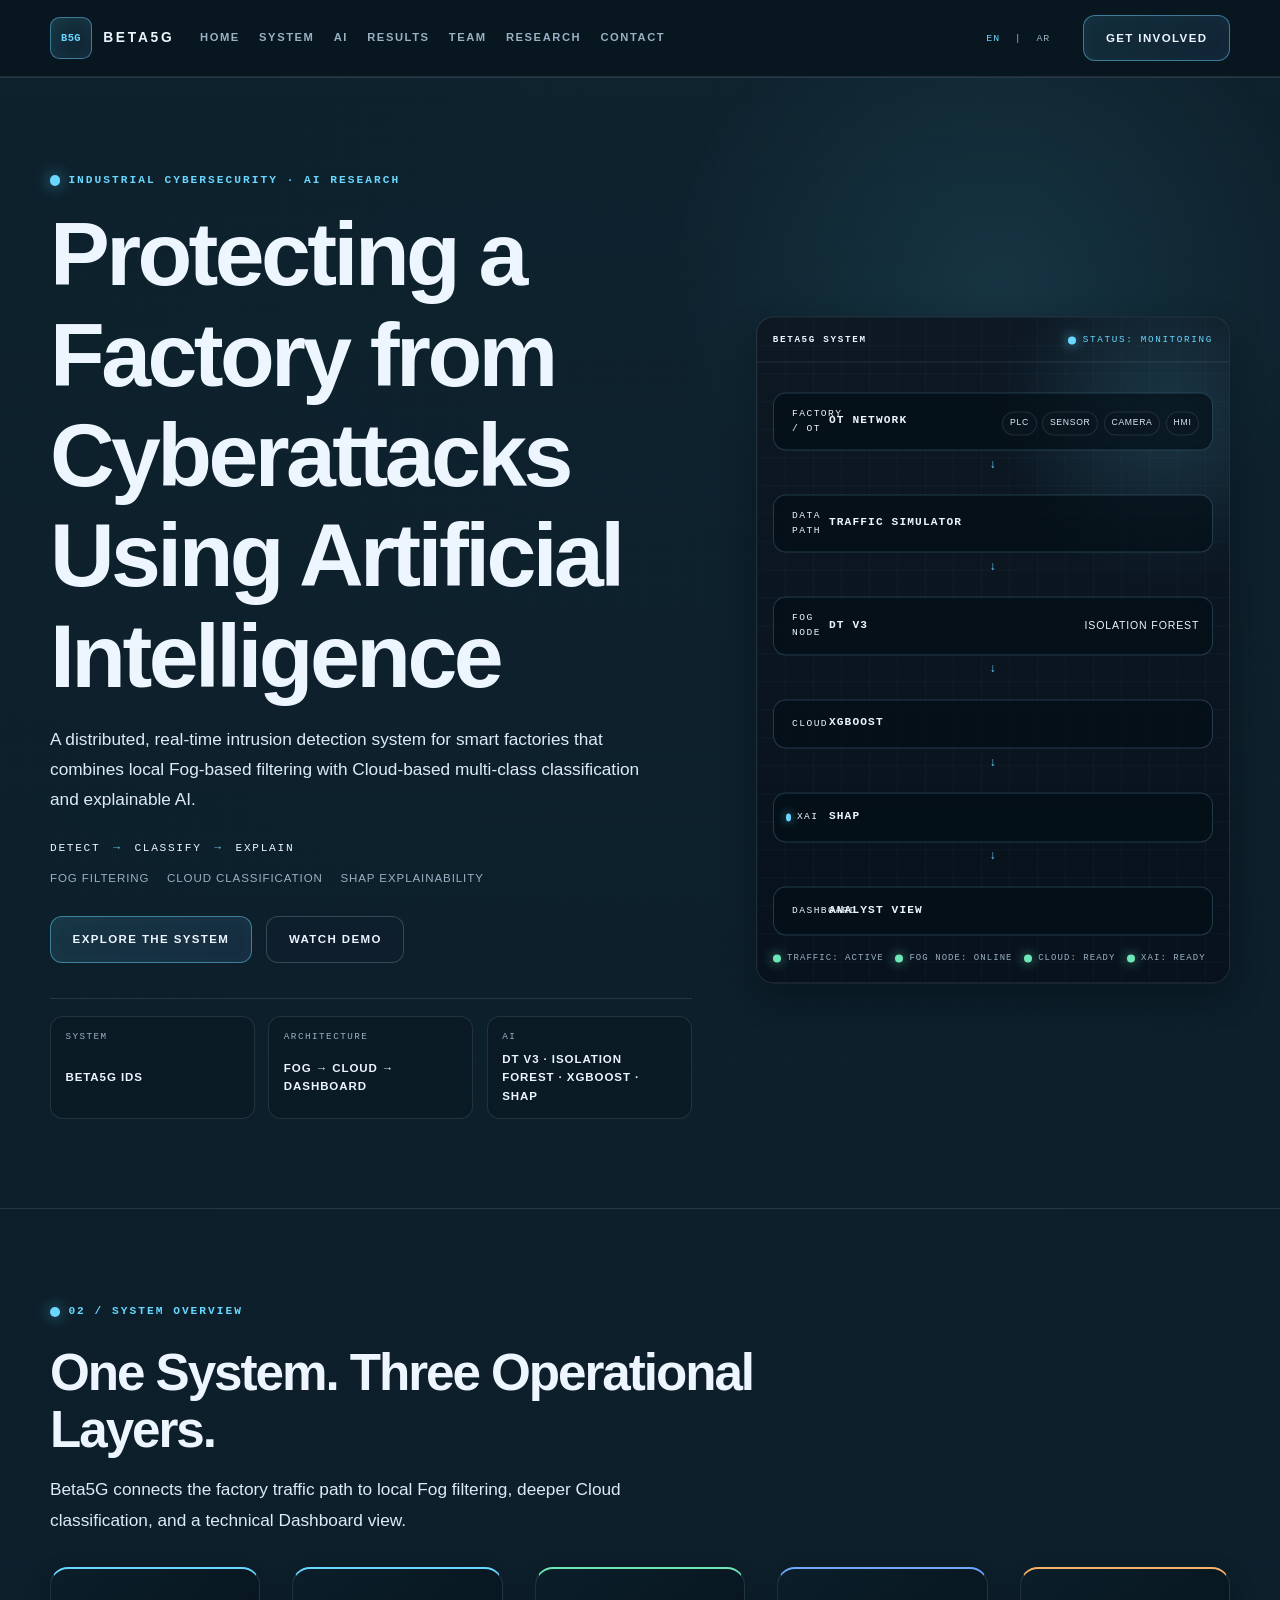
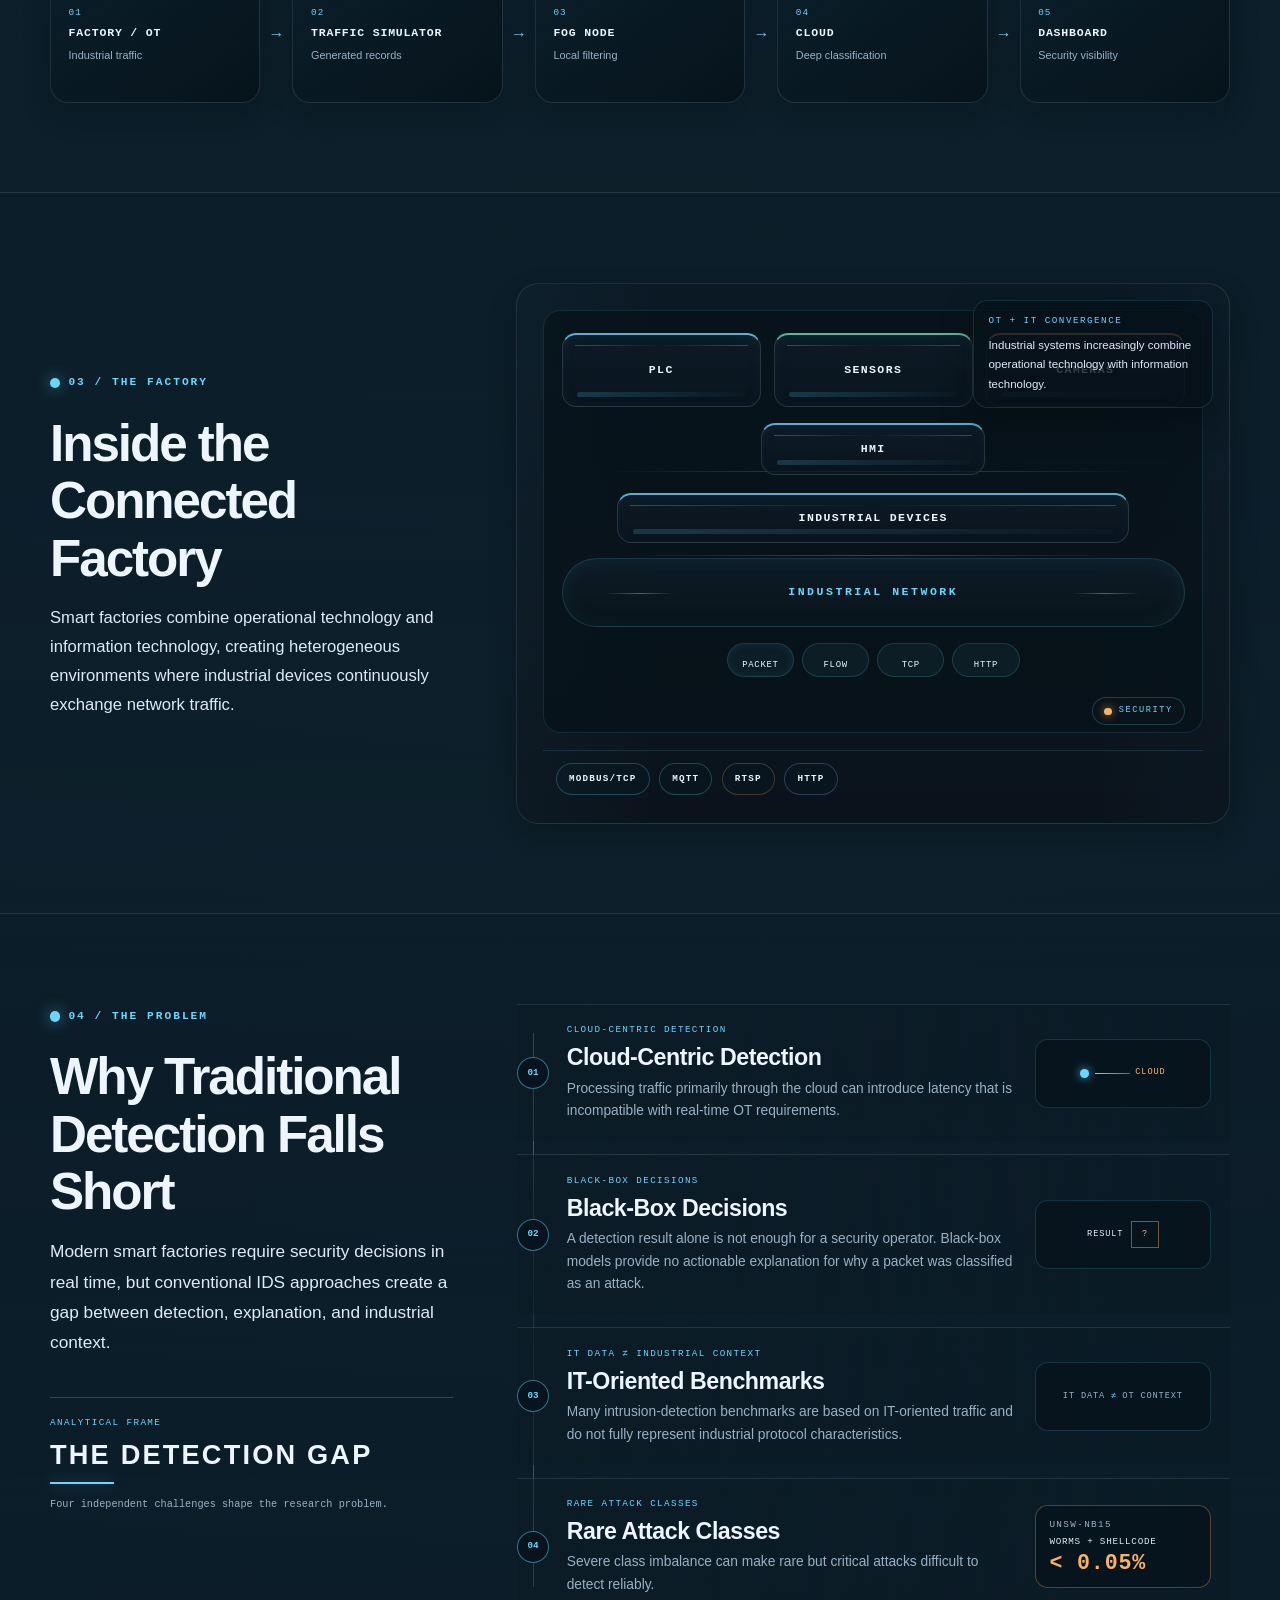
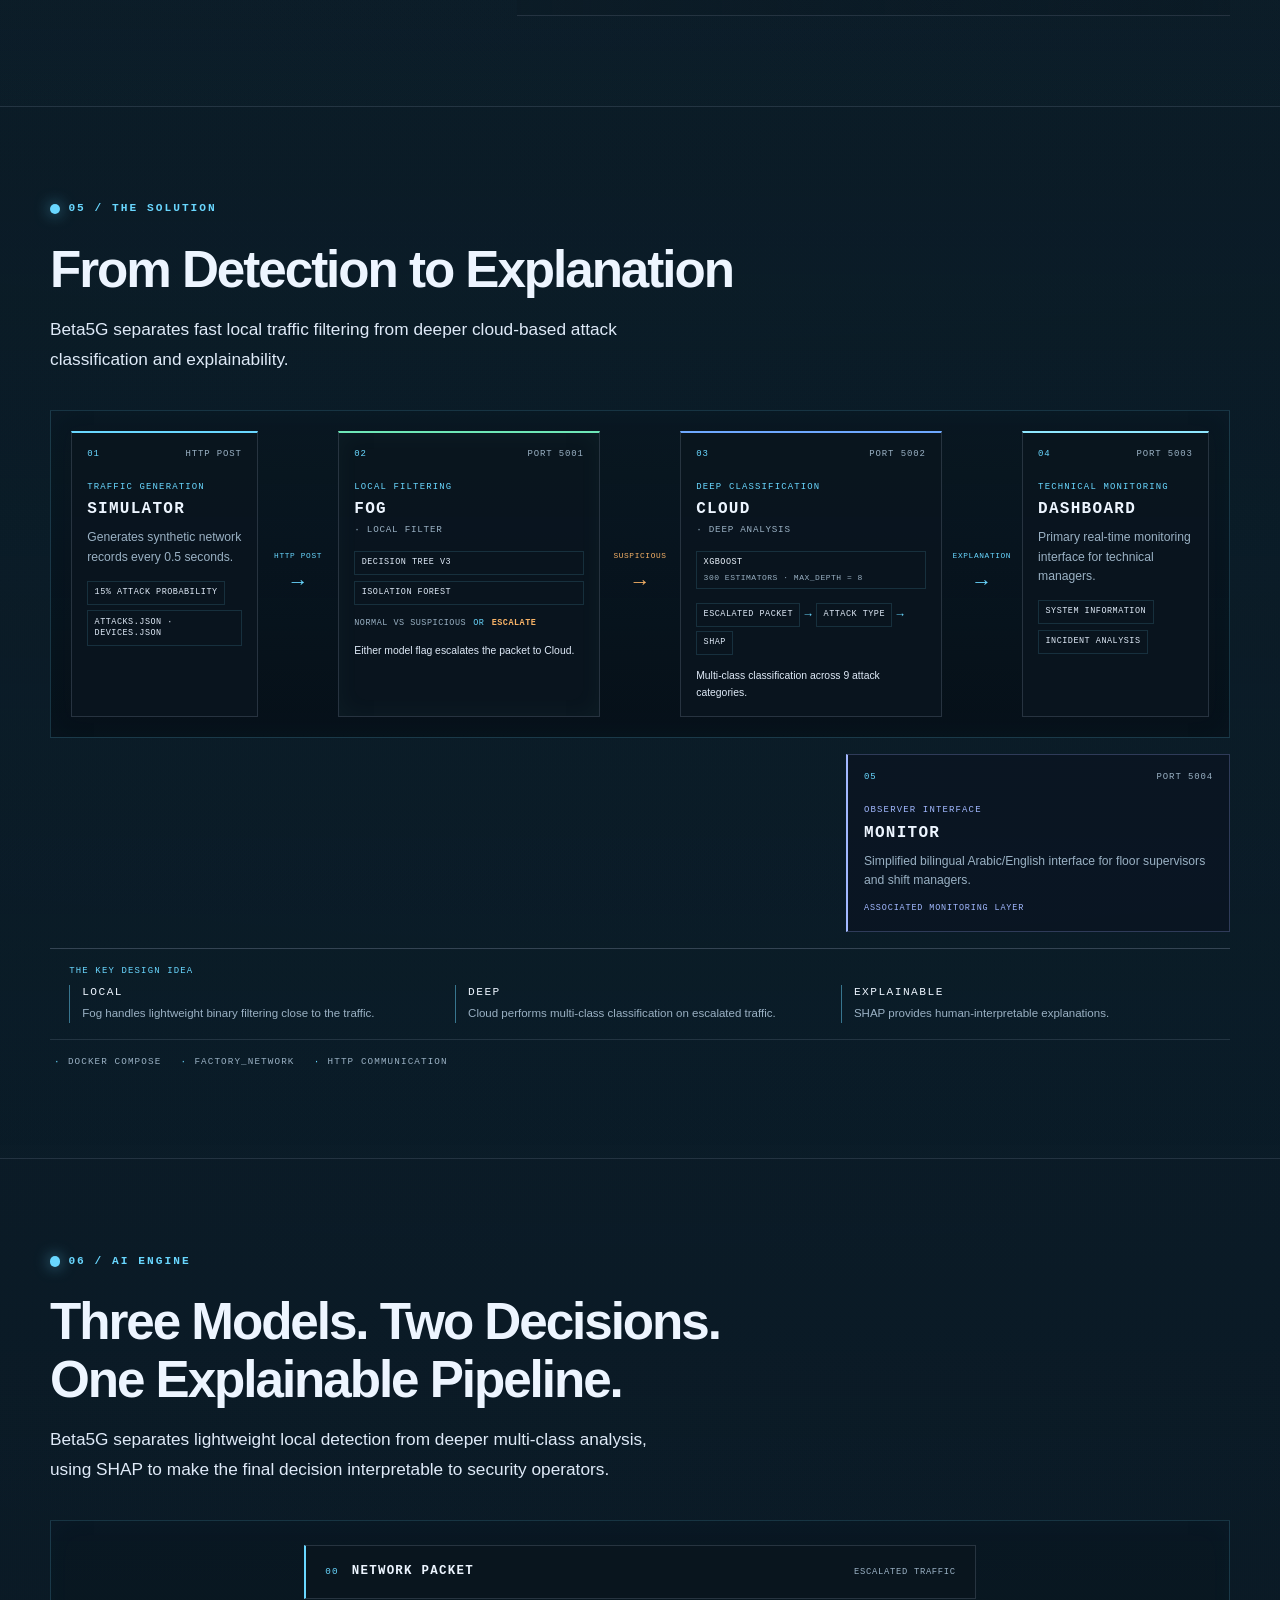
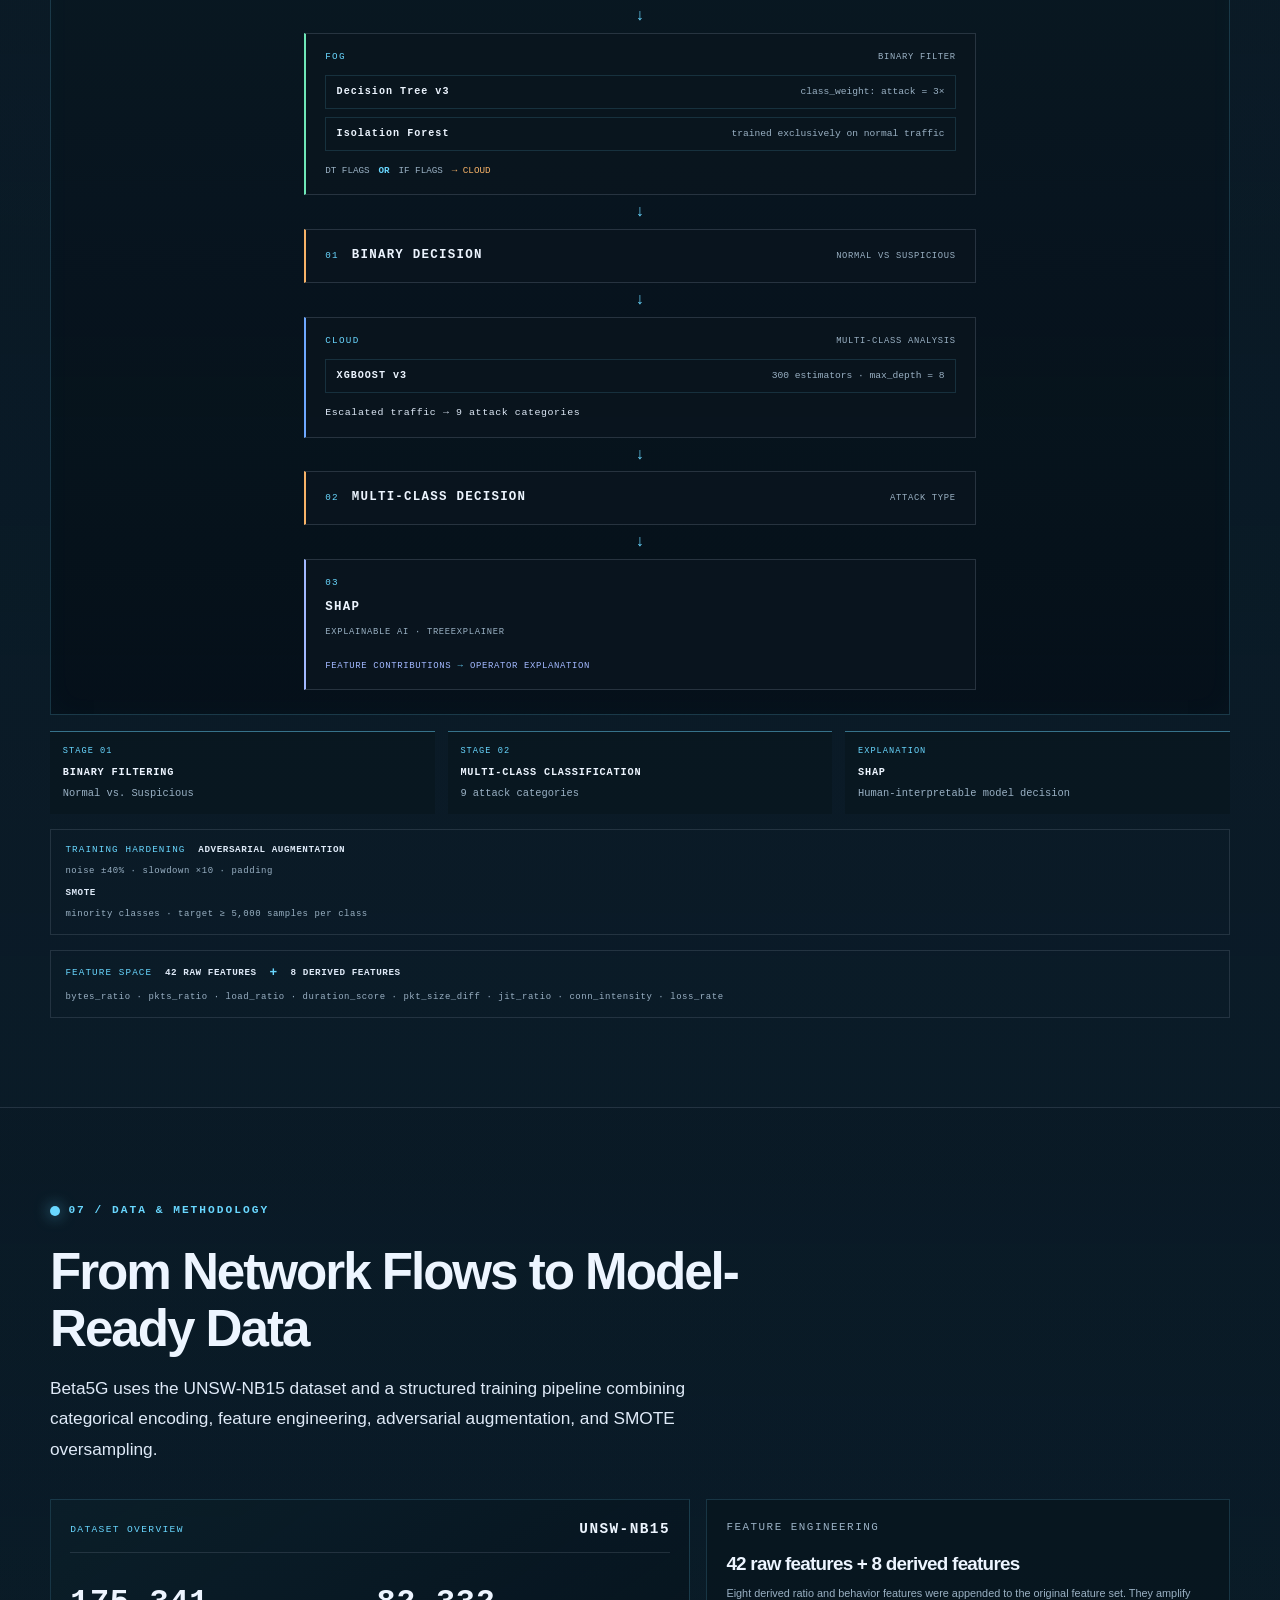
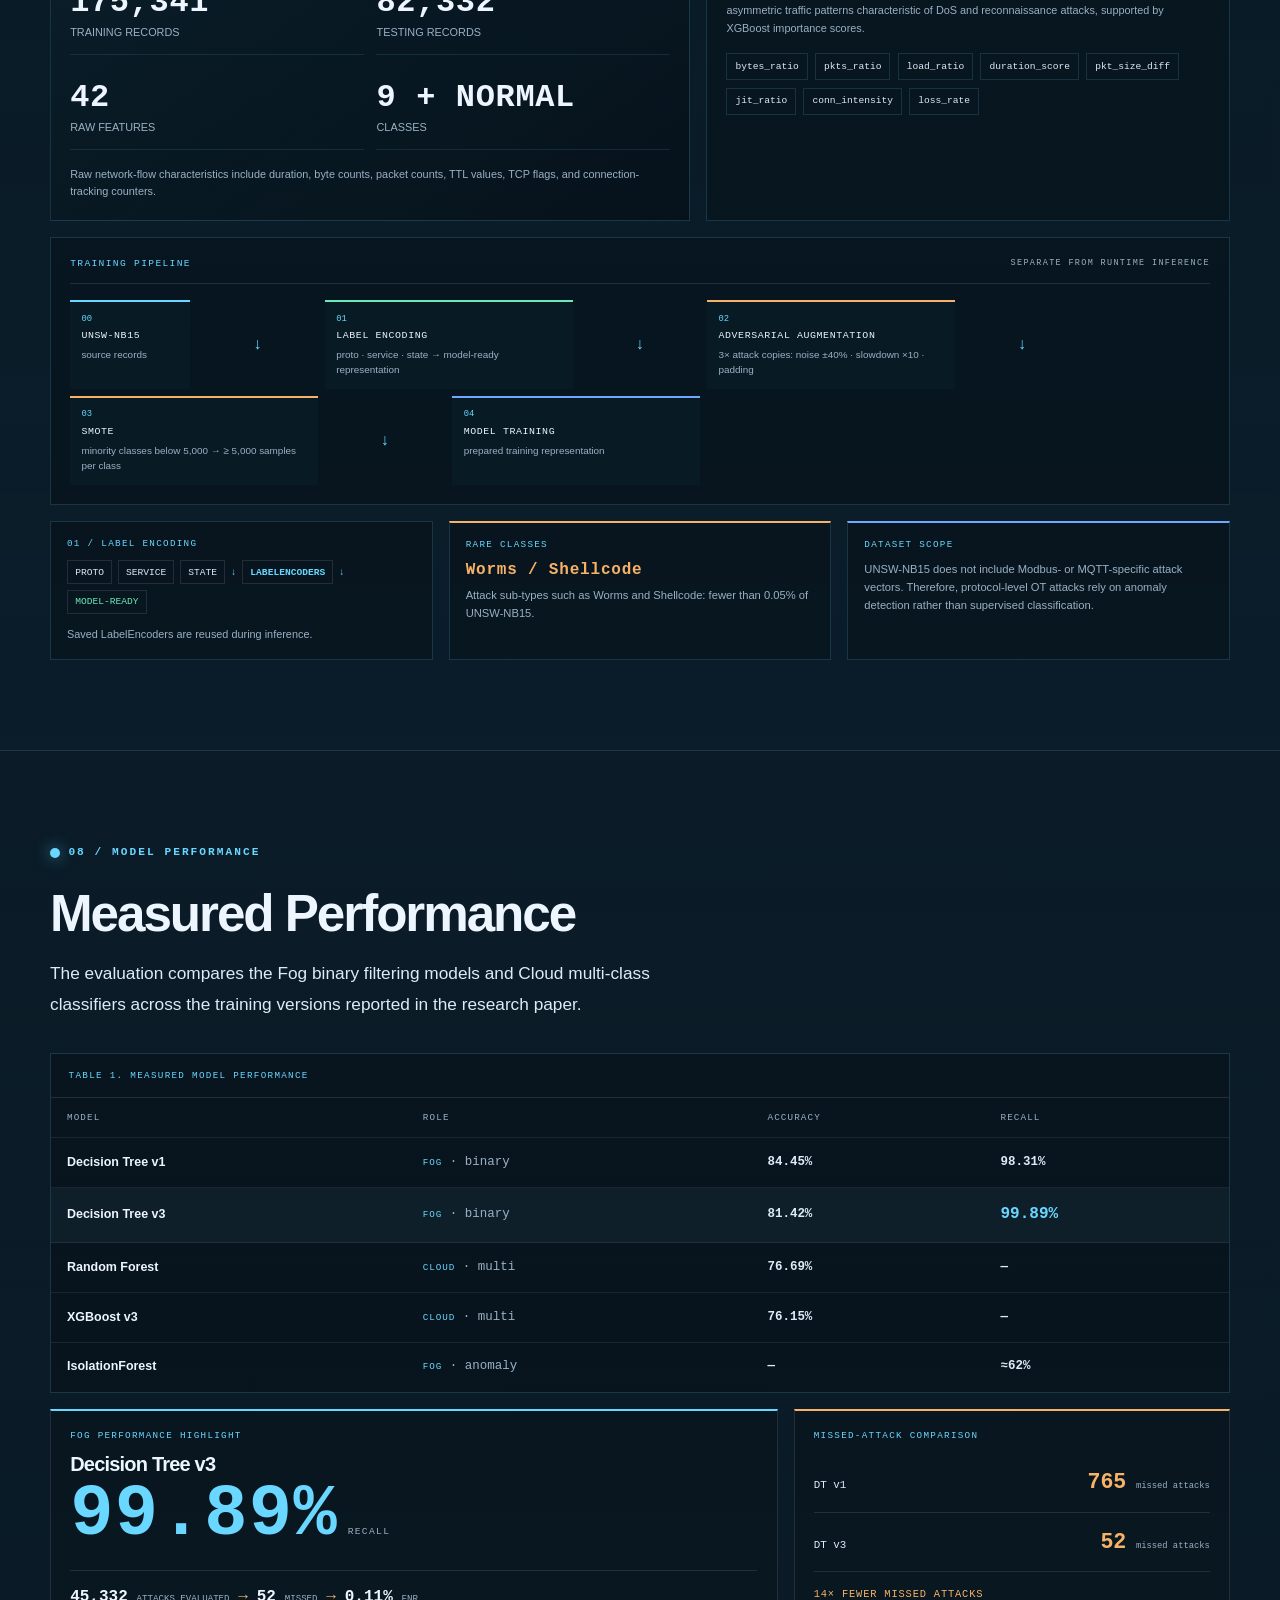
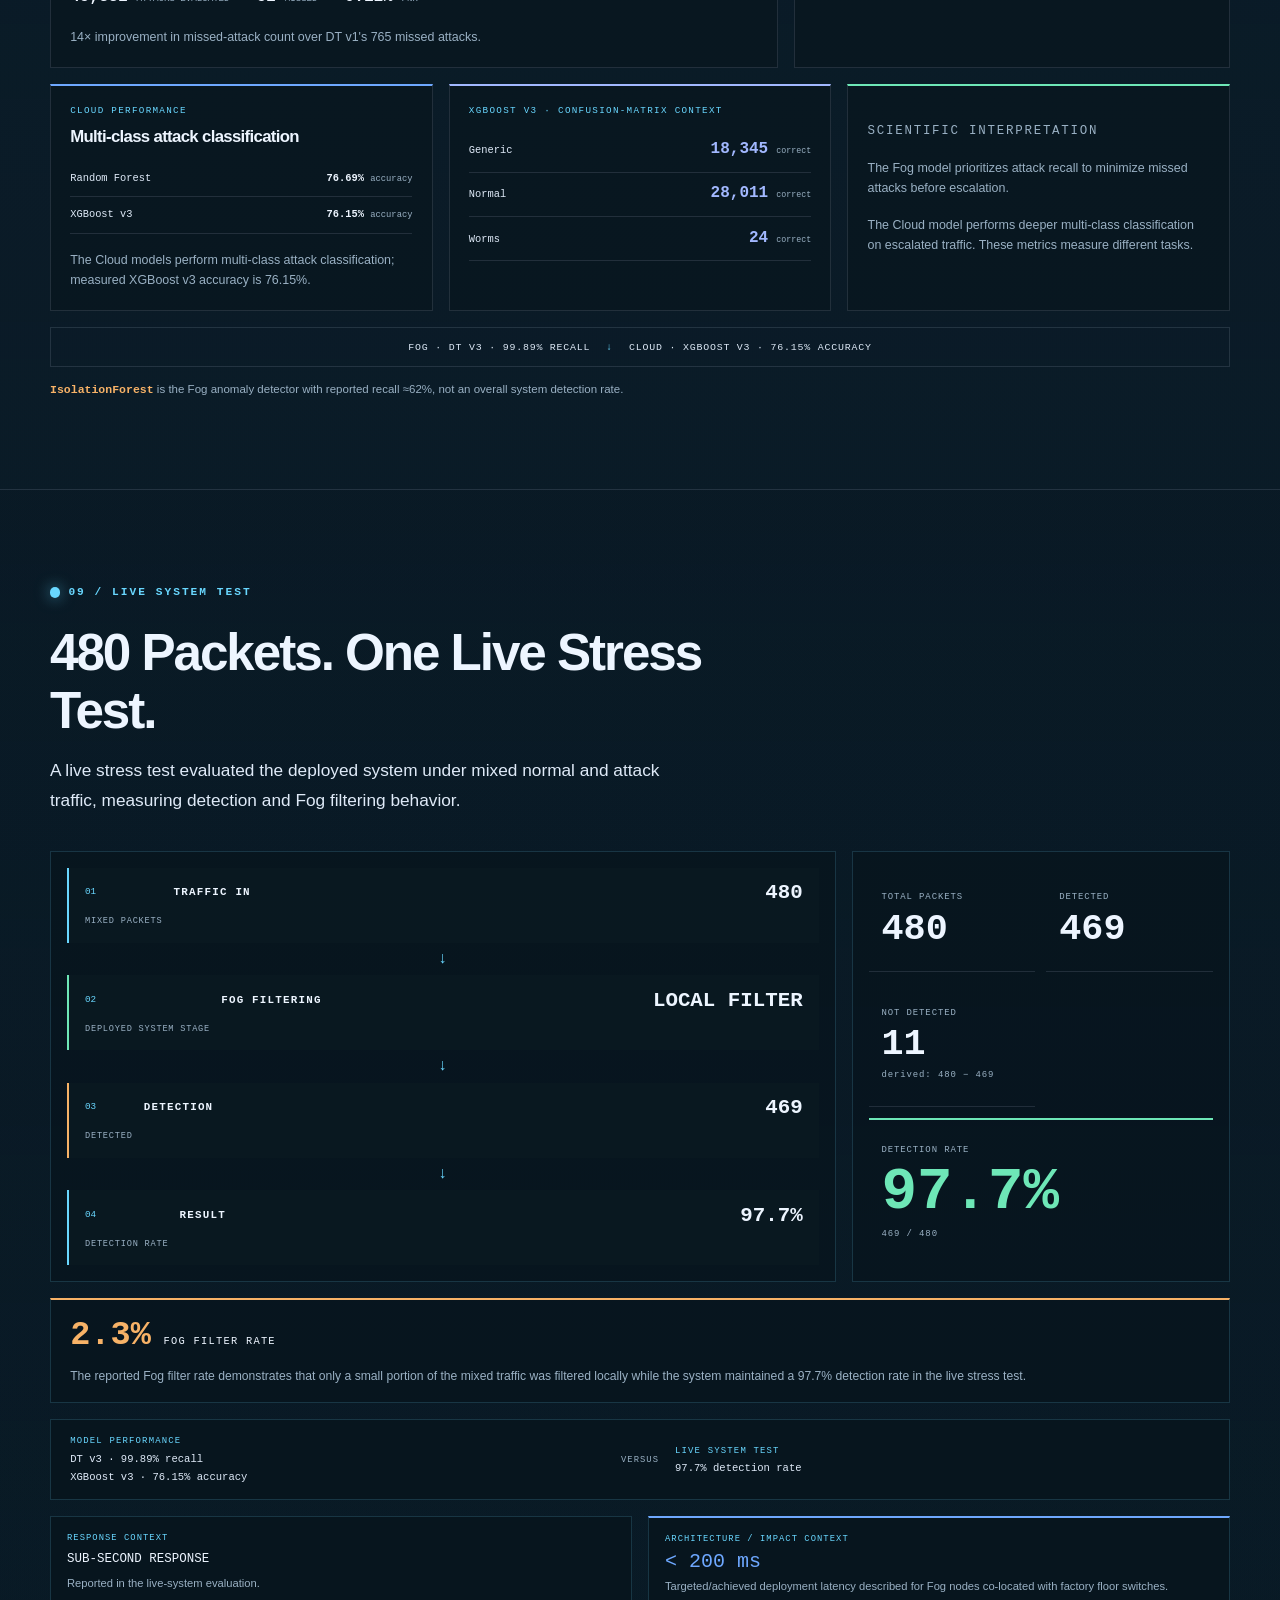
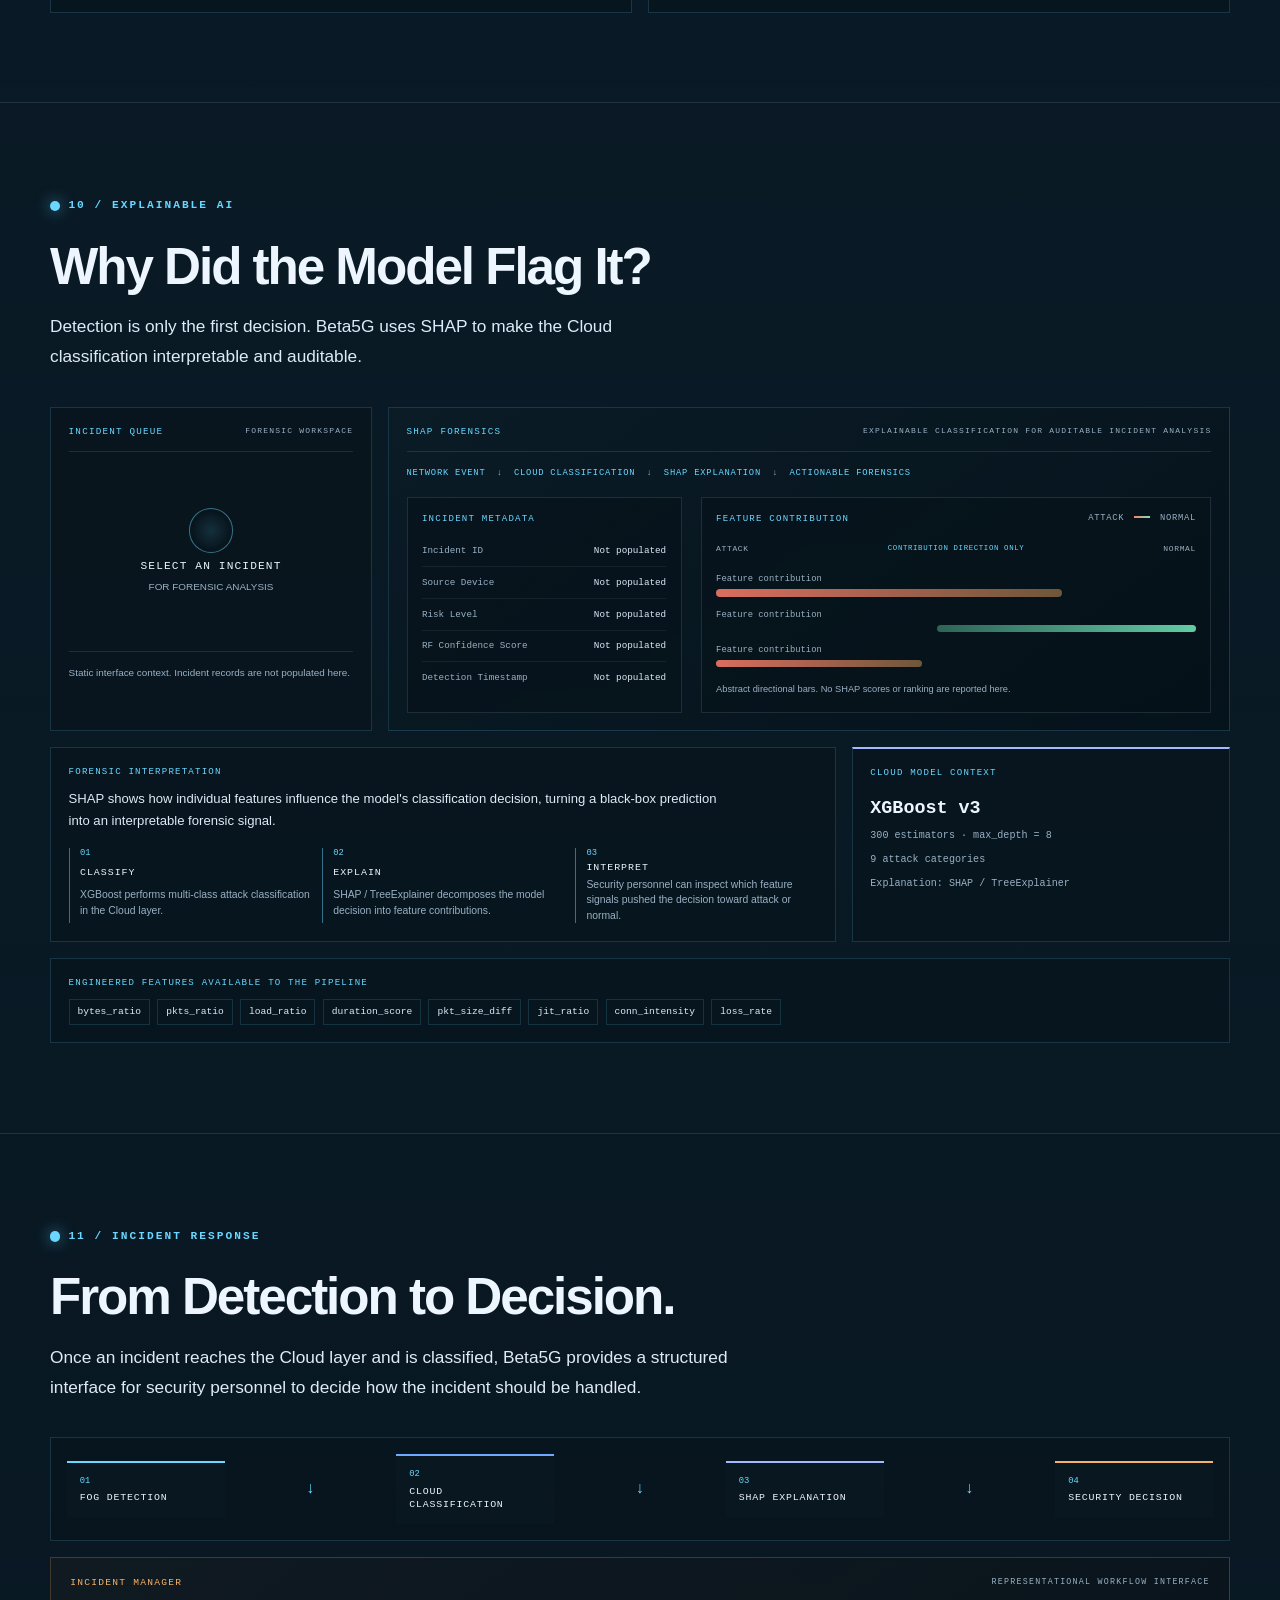
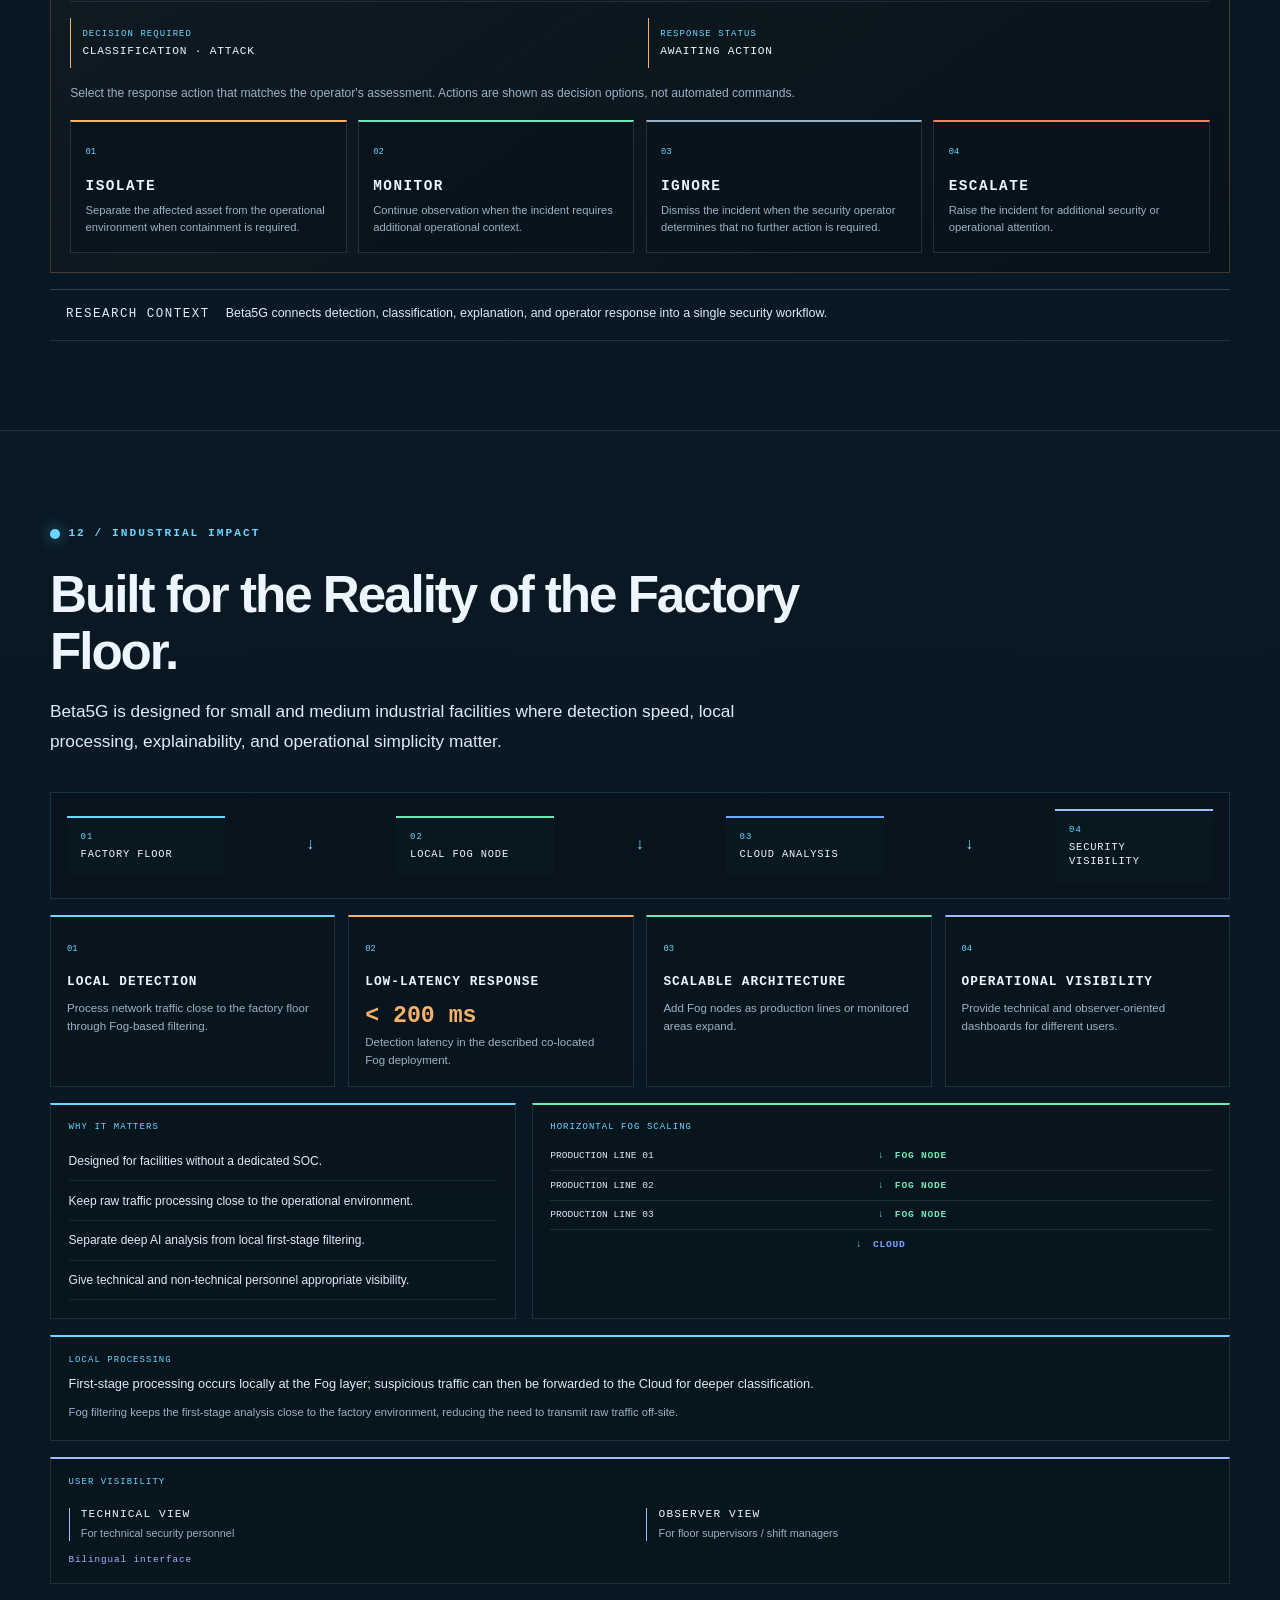
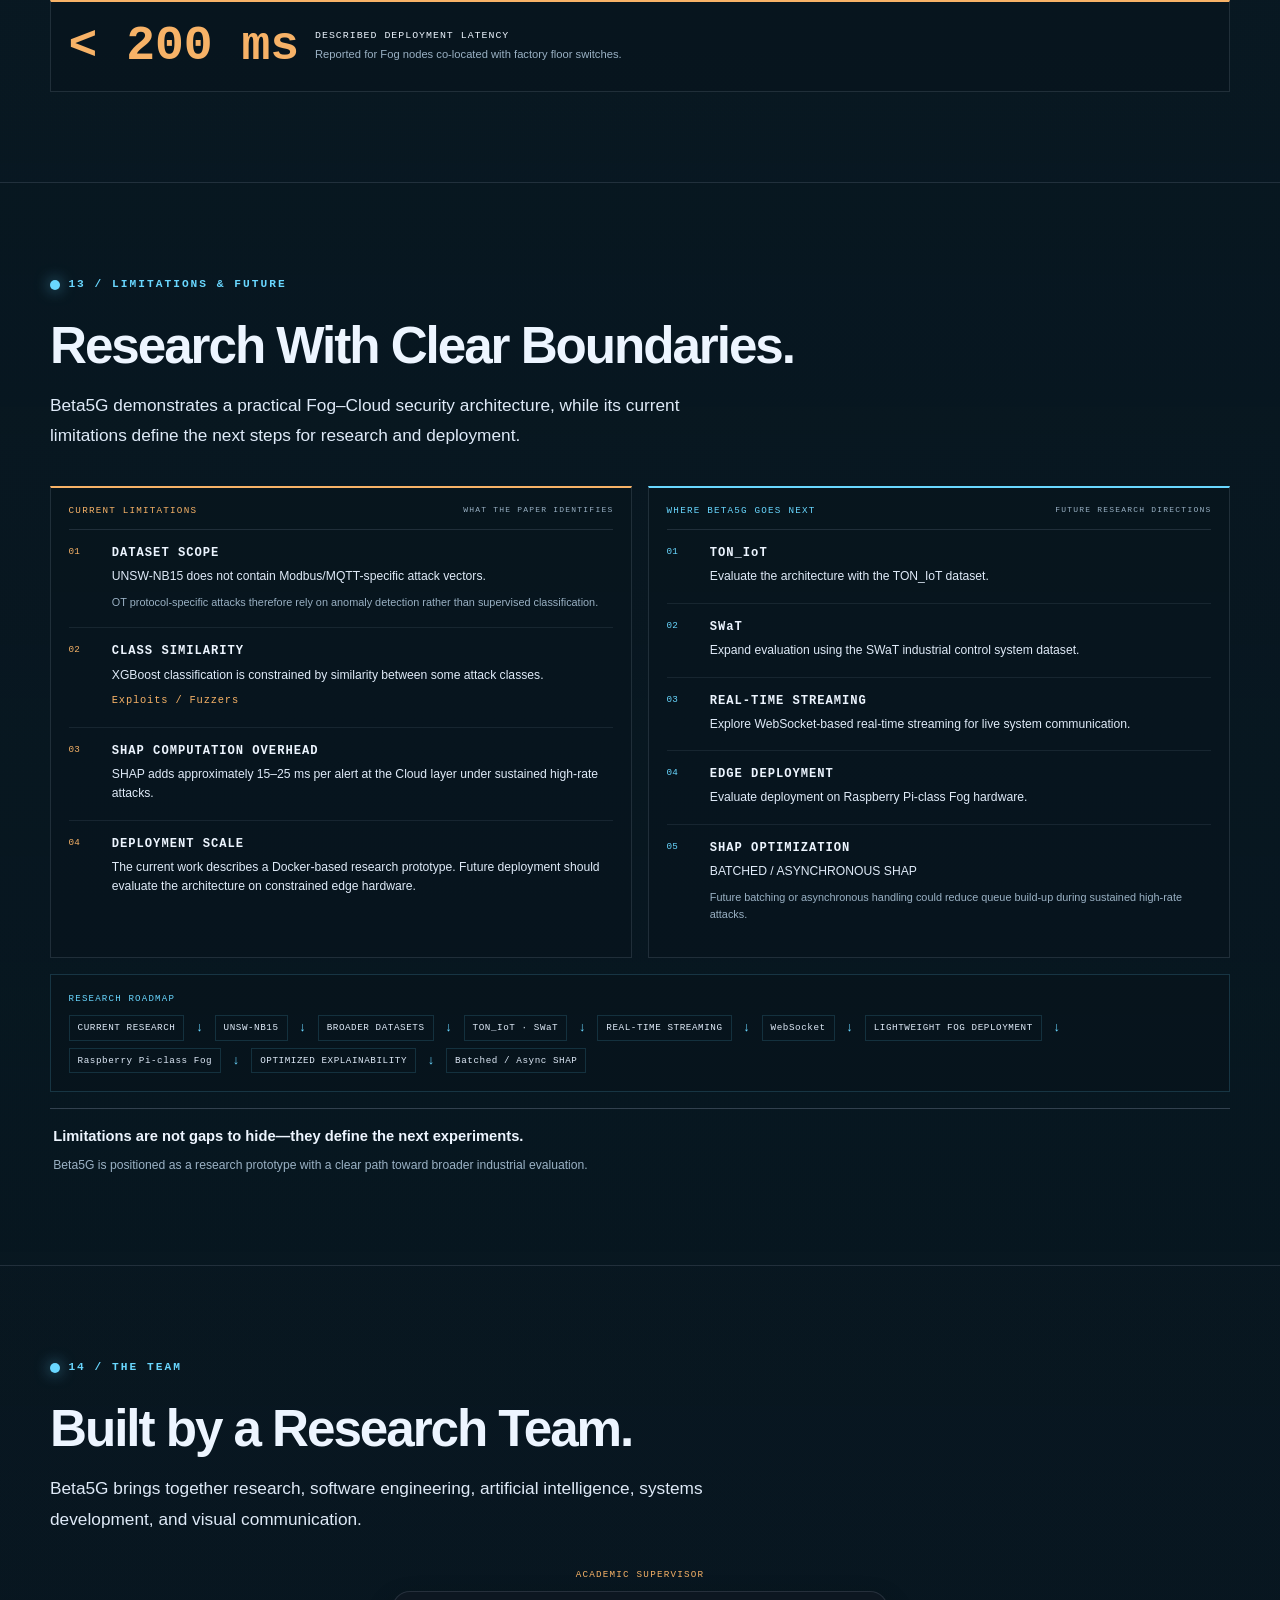
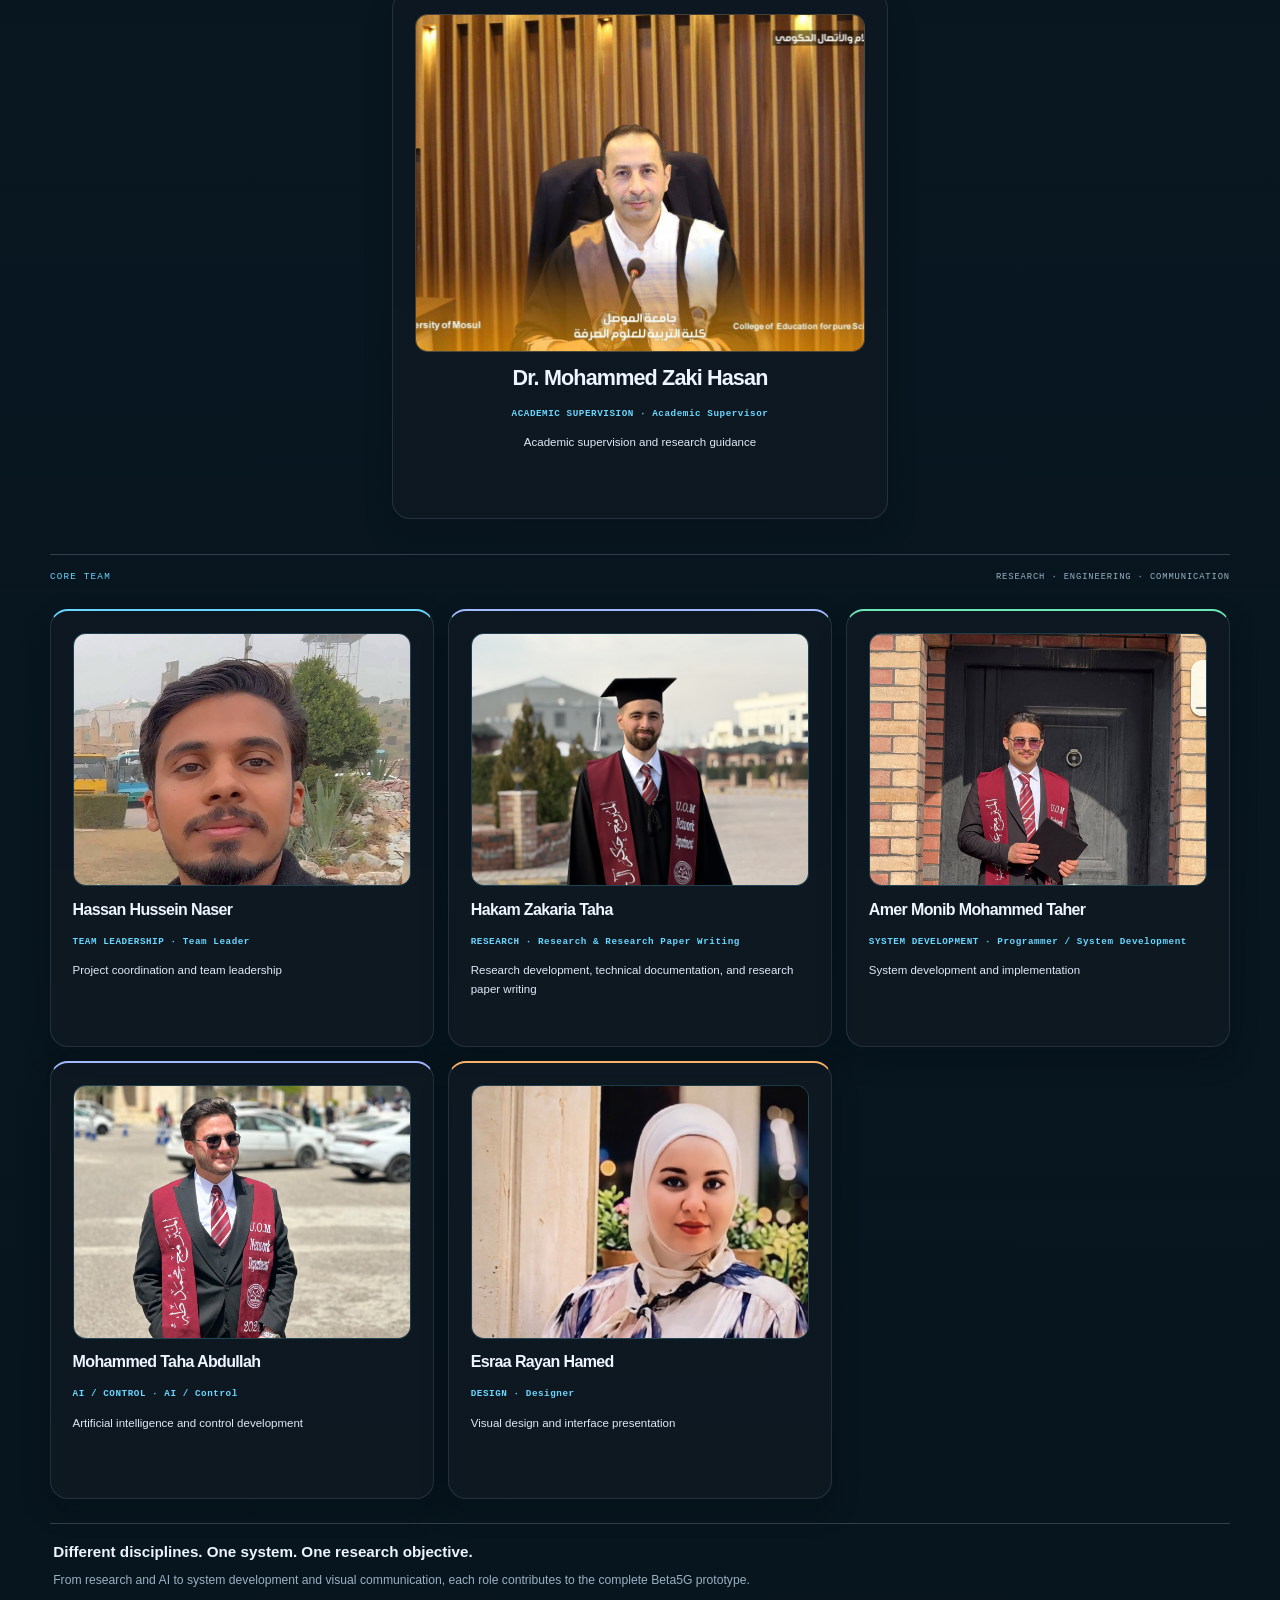
==== commit e806fd12: "Update GitHub repository link and remove placeholders" ====
--- a/index.html
+++ b/index.html
@@ -757,7 +757,6 @@
               <h4>Dr. Mohammed Zaki Hasan</h4>
               <p class="member-role">ACADEMIC SUPERVISION · Academic Supervisor</p>
               <p class="member-contribution">Academic supervision and research guidance</p>
-              <p class="member-links">Contact / social links placeholder</p>
             </article>
           </div>
 
@@ -769,7 +768,6 @@
                 <h4>Hassan Hussein Naser</h4>
                 <p class="member-role">TEAM LEADERSHIP · Team Leader</p>
                 <p class="member-contribution">Project coordination and team leadership</p>
-                <p class="member-links">Contact / social links placeholder</p>
               </article>
 
               <article class="team-card">
@@ -777,7 +775,6 @@
                 <h4>Hakam Zakaria Taha</h4>
                 <p class="member-role">RESEARCH · Research &amp; Research Paper Writing</p>
                 <p class="member-contribution">Research development, technical documentation, and research paper writing</p>
-                <p class="member-links">Contact / social links placeholder</p>
               </article>
 
               <article class="team-card">
@@ -785,7 +782,6 @@
                 <h4>Amer Monib Mohammed Taher</h4>
                 <p class="member-role">SYSTEM DEVELOPMENT · Programmer / System Development</p>
                 <p class="member-contribution">System development and implementation</p>
-                <p class="member-links">Contact / social links placeholder</p>
               </article>
 
               <article class="team-card">
@@ -793,7 +789,6 @@
                 <h4>Mohammed Taha Abdullah</h4>
                 <p class="member-role">AI / CONTROL · AI / Control</p>
                 <p class="member-contribution">Artificial intelligence and control development</p>
-                <p class="member-links">Contact / social links placeholder</p>
               </article>
 
               <article class="team-card">
@@ -801,7 +796,6 @@
                 <h4>Esraa Rayan Hamed</h4>
                 <p class="member-role">DESIGN · Designer</p>
                 <p class="member-contribution">Visual design and interface presentation</p>
-                <p class="member-links">Contact / social links placeholder</p>
               </article>
             </div>
           </div>
@@ -833,8 +827,8 @@
             <article class="public-v2-source">
               <p class="public-v2-kicker">03 / SOURCE / PROJECT</p>
               <h3>beta5g-website</h3>
-              <p>The project source link will be added when an official repository URL is available.</p>
-              <span class="public-v2-placeholder">GITHUB / PROJECT URL · PLACEHOLDER</span>
+              <p>Official project repository.</p>
+              <a class="button button-secondary" href="https://github.com/HakamZakaria/beta5g-website" target="_blank" rel="noopener noreferrer">VIEW SOURCE ON GITHUB</a>
             </article>
           </div>
 
